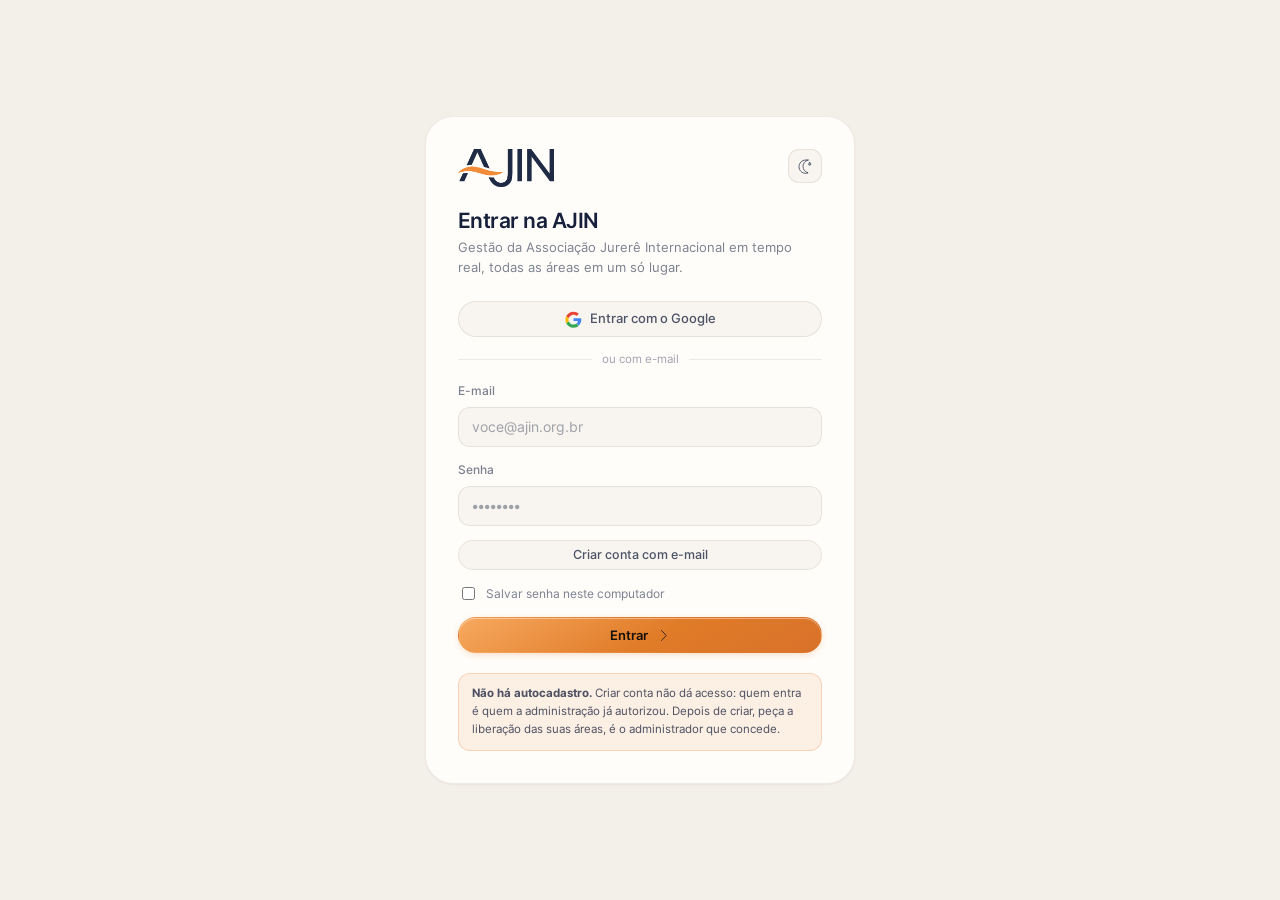
==== app/index.html @ d3d5a982 "Site da AJIN na estrutura do mockup, com carrosséis por conteúdo Reconstrução sobre a spec de engenh" ====
<!doctype html>
<html lang="pt-BR">
  <head>
    <meta charset="UTF-8" />
    <meta name="viewport" content="width=device-width, initial-scale=1.0" />
    <meta name="theme-color" content="#1F2A44" />
    <title>AJIN, gestão da associação</title>

    <style>
      /* =================================================================
         A abertura.

         A animação oficial da associação, a mesma que abre o site. Está no
         HTML, e não dentro do app, porque precisa aparecer antes de
         qualquer JavaScript rodar: entre clicar em "Acessar o app" e a tela
         de login existir há alguns instantes, e sem nada aqui esses
         instantes são uma tela branca.

         O arquivo é servido à parte, não embutido: embutido, ele viraria
         1,2 MB de texto no HTML e atrasaria justamente o que veio adiantar.
         ================================================================= */
      html, body { margin: 0; height: 100%; background: #fbf8f0; }

      #partida {
        position: fixed;
        inset: 0;
        z-index: 9999;
        background: #fbf8f0;
        cursor: pointer;
        transition: opacity 520ms cubic-bezier(0.23, 1, 0.32, 1);
      }
      #partida[data-saindo] { opacity: 0; pointer-events: none; }
      #partida video { width: 100%; height: 100%; object-fit: cover; }

      #partida .pular {
        position: absolute;
        right: 22px;
        bottom: 20px;
        font: 10.5px ui-monospace, Menlo, monospace;
        letter-spacing: 0.16em;
        text-transform: uppercase;
        color: rgba(31, 42, 68, 0.5);
        opacity: 0;
        animation: mostra 500ms ease-out 1600ms forwards;
      }
      @keyframes mostra { to { opacity: 1; } }

      @media (prefers-reduced-motion: reduce) {
        #partida { display: none; }
      }
    </style>
    <script type="module" crossorigin src="/app/assets/app.js"></script>
    <link rel="stylesheet" crossorigin href="/app/assets/app.css">
  </head>

  <body>
    <div id="root"></div>

    <div id="partida" role="status" aria-label="Abrindo o AJIN">
      <video id="filme" muted playsinline preload="auto" src="./ajin.mp4"></video>
      <span class="pular">clique para pular</span>
    </div>

  </body>
</html>
---- app/assets/app.css ----
:root{--ajin-navy: var(--navy);--ajin-orange: var(--orange);--ajin-orange-soft: #f7a95f;--ajin-orange-deep: #d9722a;--navy: #1f2a44;--orange: #e07b28;--paper: #fffdfa;--slate: #8b8378;--r-xs: 8px;--r-sm: 12px;--r-md: 16px;--r-lg: 22px;--r-xl: 28px;--r-pill: 999px;--rail-w: 244px;--titlebar-h: 38px;--hier-admin: 1;--hier-diretor: .66;--hier-membro: .42;--ease-out: cubic-bezier(.23, 1, .32, 1);--ease-in-out: cubic-bezier(.77, 0, .175, 1);--ease-drawer: cubic-bezier(.32, .72, 0, 1);--dur-press: .13s;--dur-fast: .14s;--dur: .2s;--dur-slow: .28s;--chart-done: var(--slate);--chart-open: var(--orange);--chart-late: color-mix(in srgb, var(--orange) 82%, #000);--chart-waiting: color-mix(in srgb, var(--orange) 48%, var(--slate));--chart-idle: color-mix(in srgb, var(--slate) 45%, transparent);--track-display: -.035em;--track-title: -.02em;--track-body: 0em;--track-small: .005em;--track-caps: .09em}[data-theme=light]{--bg-abyss: #f3efe9;--bg-deep: #faf7f3;--bg-navy: #ffffff;--ok: var(--slate);--warn: var(--orange);--danger: var(--orange);--info: var(--slate);--glass-fill: var(--card-bg);--glass-fill-strong: var(--card-bg);--glass-border: rgba(31, 42, 68, .13);--glass-border-soft: rgba(31, 42, 68, .08);--glass-sheen: none;--card-bg: #fffdfa;--surface-tint: rgba(120, 96, 64, .05);--surface-tint-hover: rgba(120, 96, 64, .085);--hairline: rgba(90, 74, 52, .11);--accent-wash: color-mix(in srgb, var(--orange) 6%, var(--card-bg));--shadow-sm: 0 1px 2px rgba(74, 58, 38, .05);--shadow-md: 0 2px 6px -2px rgba(74, 58, 38, .07), 0 6px 18px -10px rgba(74, 58, 38, .1);--shadow-lg: 0 12px 34px -14px rgba(74, 58, 38, .2);--shadow-accent: 0 2px 8px -2px rgba(224, 123, 40, .35);--text-hi: #16203a;--text-mid: rgba(22, 32, 58, .76);--text-low: rgba(22, 32, 58, .56);--text-faint: rgba(22, 32, 58, .4);--aurora-warm: rgba(233, 150, 74, .4);--aurora-cool: rgba(206, 150, 92, .26);--grid-line: rgba(90, 74, 52, .05);--grain-opacity: .02;--wave-opacity: .55;--logo-light: block;--logo-dark: none;--scrollbar: rgba(90, 74, 52, .2);--scrollbar-hover: rgba(90, 74, 52, .34);--select-bg: #fffdfa;--ink: #1f2a44;--area-comunicacao: #c96f2c;--area-financeiro: #2e7d5b;--area-administrativo: #2c5f8a;--area-seguranca: #b0453c;--area-manutencao: #6a5aa4;--area-eventos: #a94a76;--area-juridico: #8a6a1f;--area-esportes: #1f7b88}[data-theme=dark]{--bg-abyss: #101420;--bg-deep: #151a28;--bg-navy: #1a2030;--ok: #9aa8bd;--warn: #f2a05a;--danger: #f2a05a;--info: #9aa8bd;--glass-fill: var(--card-bg);--glass-fill-strong: var(--card-bg);--glass-border: rgba(255, 255, 255, .1);--glass-border-soft: rgba(255, 255, 255, .07);--glass-sheen: none;--card-bg: #1a2030;--surface-tint: rgba(255, 246, 233, .05);--surface-tint-hover: rgba(255, 246, 233, .085);--hairline: rgba(255, 246, 233, .09);--accent-wash: color-mix(in srgb, var(--orange) 9%, var(--card-bg));--shadow-sm: 0 1px 2px rgba(0, 0, 0, .4);--shadow-md: 0 2px 8px -2px rgba(0, 0, 0, .5);--shadow-lg: 0 10px 34px -14px rgba(0, 0, 0, .7);--shadow-accent: 0 1px 2px rgba(0, 0, 0, .4);--text-hi: #f2f5fa;--text-mid: rgba(228, 235, 246, .72);--text-low: rgba(206, 217, 234, .5);--text-faint: rgba(198, 210, 230, .34);--aurora-warm: rgba(233, 150, 74, .4);--aurora-cool: rgba(150, 116, 88, .3);--grid-line: rgba(255, 255, 255, .028);--grain-opacity: .035;--wave-opacity: .5;--logo-light: none;--logo-dark: block;--scrollbar: rgba(255, 255, 255, .14);--scrollbar-hover: rgba(255, 255, 255, .26);--select-bg: #242e3f;--ink: #eaf0fa;--area-comunicacao: #e59454;--area-financeiro: #5cb98d;--area-administrativo: #6a9fd0;--area-seguranca: #dd7a72;--area-manutencao: #9c8ede;--area-eventos: #dd85ab;--area-juridico: #cfa845;--area-esportes: #56b3c0}:root{--glass-blur: 0px;--glass-saturate: 100%}@font-face{font-family:Inter AJIN;src:url(/app/assets/Inter-Regular.otf) format("opentype");font-weight:400;font-display:swap}@font-face{font-family:Inter AJIN;src:url(/app/assets/Inter-Medium.otf) format("opentype");font-weight:500;font-display:swap}@font-face{font-family:Inter AJIN;src:url(/app/assets/Inter-SemiBold.otf) format("opentype");font-weight:600;font-display:swap}@font-face{font-family:Inter AJIN;src:url(/app/assets/Inter-Bold.otf) format("opentype");font-weight:700;font-display:swap}*,*:before,*:after{box-sizing:border-box}html,body,#root{height:100%;margin:0}html{font-size:100%}body{font-family:Inter AJIN,-apple-system,BlinkMacSystemFont,Segoe UI,system-ui,sans-serif;font-size:.875rem;line-height:1.5;letter-spacing:var(--track-body);color:var(--text-hi);background:var(--bg-abyss);-webkit-font-smoothing:antialiased;text-rendering:optimizeLegibility;overflow:hidden;-webkit-user-select:none;user-select:none;cursor:default;transition:background var(--dur) var(--ease-out),color var(--dur) var(--ease-out)}h1,h2,h3,h4,p{margin:0}h1,h2,h3{line-height:1.18;letter-spacing:var(--track-title)}h1{letter-spacing:var(--track-display);line-height:1.1}small,.chip,.column__count{letter-spacing:var(--track-small)}button{font:inherit;color:inherit;border:none;background:none;cursor:pointer}input,textarea,select{font:inherit;color:inherit;-webkit-user-select:text;user-select:text}code{font-family:ui-monospace,SF Mono,Menlo,monospace;font-size:.92em}::-webkit-scrollbar{width:10px;height:10px}::-webkit-scrollbar-track{background:transparent}::-webkit-scrollbar-thumb{background:var(--scrollbar);border:3px solid transparent;background-clip:content-box;border-radius:var(--r-pill)}::-webkit-scrollbar-thumb:hover{background:var(--scrollbar-hover);background-clip:content-box}.ajin-backdrop{position:fixed;top:0;right:0;bottom:0;left:0;z-index:0;background:var(--bg-abyss);transition:background var(--dur) var(--ease-out)}.ajin-backdrop:before,.ajin-backdrop:after,.ajin-backdrop__grid,.ajin-backdrop__wave{display:none}:where(button,a,input,textarea,select,[tabindex]):focus-visible{outline:none;box-shadow:0 0 0 2px var(--bg-navy),0 0 0 4px color-mix(in srgb,var(--orange) 85%,transparent);border-radius:var(--r-sm);transition:box-shadow var(--dur-press) var(--ease-out)}[data-theme=light] :where(button,a,input,textarea,select,[tabindex]):focus-visible{box-shadow:0 0 0 2px var(--bg-navy),0 0 0 4px color-mix(in srgb,var(--navy) 70%,transparent)}@media(prefers-reduced-motion:reduce){*,*:before,*:after{animation-duration:.01ms!important;animation-iteration-count:1!important;transition-duration:.12s!important;scroll-behavior:auto!important}.modal,.status-menu,.slash,.toast,.section-card:hover,.area-card:hover,.btn:active{transform:none!important}}@media(prefers-reduced-transparency:reduce){.glass,.glass--strong,.topbar,.rail{background:var(--bg-navy)!important;backdrop-filter:none!important;-webkit-backdrop-filter:none!important}}@media(prefers-contrast:more){.glass,.surface,.paper{border-color:var(--text-low)!important}.btn--ghost{border-color:var(--text-mid)!important}}.glass{position:relative;background:var(--bg-navy);border:1px solid var(--hairline);border-radius:var(--r-md);box-shadow:var(--shadow-sm)}.glass--strong{background:var(--card-bg);border-color:var(--glass-border)}.surface{position:relative;background:var(--card-bg);border:1px solid var(--hairline);border-radius:var(--r-md);box-shadow:var(--shadow-sm)}.surface--raised{box-shadow:var(--shadow-md)}.panel{padding:22px 24px}.panel--tight{padding:14px}.section-card{--tint: var(--ajin-orange);display:flex;flex-direction:column;gap:11px;padding:13px;text-align:left;width:100%;border-radius:var(--r-lg);transition:transform var(--dur) var(--ease-out),box-shadow var(--dur) var(--ease-out),border-color var(--dur) var(--ease-out)}.section-card__head{display:flex;align-items:center;gap:9px;min-width:0;padding:0 3px}.section-card__chev{margin-left:auto;color:var(--text-faint);transition:transform var(--dur) var(--ease-out),color var(--dur) var(--ease-out)}.section-card:hover .section-card__chev{transform:translate(3px);color:var(--tint)}.section-card__preview{display:grid;gap:5px}.section-card__row{display:flex;align-items:center;gap:7px;font-size:11.5px;line-height:1.35;color:var(--text-low);min-width:0}.section-card__row:before{content:"";width:4px;height:4px;border-radius:50%;background:color-mix(in srgb,var(--tint) 60%,transparent);flex:none}.section-card__row span{min-width:0;overflow:hidden;text-overflow:ellipsis;white-space:nowrap}.section-card:hover{transform:translateY(-3px);border-color:color-mix(in srgb,var(--tint) 40%,transparent);box-shadow:var(--shadow-lg),var(--glass-sheen)}.section-card:active{transform:translateY(-1px)}.section-card__icon{display:grid;place-items:center;width:24px;height:24px;flex:none;color:var(--text-hi)}.section-card__title{font-size:14px;font-weight:700;letter-spacing:-.012em;line-height:1.35;letter-spacing:-.01em}.section-card__desc{font-size:11.5px;line-height:1.55;color:var(--text-low);padding:0 3px 3px}.section-card__foot{display:flex;align-items:center;gap:8px;margin-top:auto;padding-top:11px;border-top:1px solid var(--hairline);font-size:11px;color:var(--text-faint)}.section-card--locked{opacity:.5;cursor:not-allowed}.section-card--locked:hover{transform:none;box-shadow:var(--shadow-md),var(--glass-sheen);border-color:var(--glass-border-soft)}.section-head{display:flex;align-items:flex-end;justify-content:space-between;gap:16px;margin-bottom:18px}.section-head__title{font-size:16px;font-weight:620;letter-spacing:-.016em;color:var(--text-hi)}.section-head__sub{margin-top:4px;font-size:12px;line-height:1.5;color:var(--text-faint)}.btn{display:inline-flex;align-items:center;justify-content:center;gap:8px;height:36px;padding:0 15px;border-radius:var(--r-pill);font-size:13px;font-weight:500;white-space:nowrap;border:1px solid transparent;transition:transform var(--dur-fast) var(--ease-out),background var(--dur-fast) var(--ease-out),box-shadow var(--dur-fast) var(--ease-out),border-color var(--dur-fast) var(--ease-out),color var(--dur-fast) var(--ease-out)}.btn:active{transform:scale(.97)}.btn--primary{background:linear-gradient(150deg,var(--ajin-orange-soft),var(--ajin-orange) 55%,var(--ajin-orange-deep));color:#17110a;font-weight:600;box-shadow:var(--shadow-accent),inset 0 1px #fff6}.btn--primary:hover{box-shadow:0 18px 40px -14px #f28c38a6,inset 0 1px #ffffff80}.btn--ghost{background:var(--surface-tint);border-color:var(--hairline);color:var(--text-mid)}.btn--ghost:hover{background:var(--surface-tint-hover);border-color:var(--glass-border);color:var(--text-hi)}.btn--sm{height:30px;padding:0 12px;font-size:12.5px}.btn--icon{width:34px;height:34px;padding:0;border-radius:11px}.btn--icon.btn--sm{width:30px;height:30px}.field{display:block}.field__label{display:block;margin-bottom:7px;font-size:12px;font-weight:500;color:var(--text-low)}.input{width:100%;height:40px;padding:0 13px;border-radius:var(--r-sm);background:var(--surface-tint);border:1px solid var(--hairline);color:var(--text-hi);outline:none;transition:border-color var(--dur-fast) var(--ease-out),background var(--dur-fast) var(--ease-out),box-shadow var(--dur-fast) var(--ease-out)}.input::placeholder{color:var(--text-faint)}.input:focus{background:var(--surface-tint-hover);border-color:var(--ajin-orange);box-shadow:0 0 0 3.5px color-mix(in srgb,var(--ajin-orange) 20%,transparent)}textarea.input{height:auto;min-height:92px;padding:11px 13px;resize:vertical;line-height:1.55}select.input{-webkit-appearance:none;-moz-appearance:none;appearance:none;cursor:pointer;background-image:url("data:image/svg+xml,%3Csvg xmlns='http://www.w3.org/2000/svg' width='12' height='8' fill='none'%3E%3Cpath d='M1 1.5 6 6.5 11 1.5' stroke='%23808ea6' stroke-width='1.6' stroke-linecap='round' stroke-linejoin='round'/%3E%3C/svg%3E");background-repeat:no-repeat;background-position:right 13px center;padding-right:34px}select.input option{background:var(--select-bg);color:var(--text-hi)}.chip{display:inline-flex;align-items:center;gap:6px;height:22px;padding:0 9px;border-radius:var(--r-pill);font-size:11.5px;font-weight:500;background:var(--surface-tint);border:1px solid var(--hairline);color:var(--text-mid);white-space:nowrap}.chip__dot{width:6px;height:6px;border-radius:50%;background:currentColor;flex:none}.chip--tinted{background:color-mix(in srgb,var(--tint) 14%,transparent);border-color:color-mix(in srgb,var(--tint) 32%,transparent);color:var(--tint)}.chip--priority-alta{--tint: var(--danger)}.chip--priority-media{--tint: var(--warn)}.chip--priority-baixa{--tint: var(--info)}.avatar{display:inline-grid;place-items:center;width:30px;height:30px;border-radius:50%;font-size:11.5px;font-weight:600;color:#12182a;flex:none;box-shadow:inset 0 1px #ffffff59}.avatar--sm{width:24px;height:24px;font-size:10px}.avatar-stack{display:flex;align-items:center}.avatar-stack .avatar{margin-left:-7px;border:2px solid var(--bg-deep)}.avatar-stack__rest{margin-left:5px;font-size:11.5px;font-weight:600;color:var(--text-faint);font-variant-numeric:tabular-nums}.avatar-stack .avatar:first-child{margin-left:0}.presence-dot{width:8px;height:8px;border-radius:50%;background:var(--ok);box-shadow:0 0 0 2.5px color-mix(in srgb,var(--ok) 25%,transparent);flex:none}.meter{height:6px;border-radius:var(--r-pill);background:var(--surface-tint-hover);overflow:hidden}.meter__fill{height:100%;border-radius:inherit;background:linear-gradient(90deg,var(--ajin-orange-soft),var(--ajin-orange));transition:width var(--dur-slow) var(--ease-out)}.empty{display:grid;place-items:center;gap:10px;padding:40px 20px;text-align:center;color:var(--text-low);font-size:13px}.modal-scrim{position:fixed;top:0;right:0;bottom:0;left:0;z-index:100;display:grid;place-items:center;padding:40px;background:color-mix(in srgb,#0b0d12 52%,transparent);animation:fade-in var(--dur) var(--ease-out)}.modal{width:100%;max-width:560px;max-height:82vh;overflow-y:auto;padding:24px;background:var(--bg-navy);border:1px solid var(--glass-border);border-radius:var(--r-xl);box-shadow:var(--shadow-lg);animation:modal-in var(--dur) var(--ease-out)}.modal--wide{max-width:760px}.modal__head{display:flex;align-items:flex-start;justify-content:space-between;gap:16px;margin-bottom:20px}.modal__title{font-size:17px;font-weight:600}.modal__sub{margin-top:3px;font-size:12.5px;color:var(--text-low)}.modal__foot{display:flex;justify-content:flex-end;gap:10px;margin-top:24px}.stack{display:grid;gap:14px}@keyframes fade-in{0%{opacity:0}}@keyframes modal-in{0%{opacity:0;transform:translateY(10px) scale(.98)}}.canvas{display:grid;place-items:center;width:100%;aspect-ratio:16 / 9;border-radius:var(--r-md);background:#fffdf8;color:#1f2a44;overflow:hidden;padding:10px 14px;box-shadow:inset 0 0 0 1px #5a4a3417}.canvas svg{width:100%;height:100%;max-height:108px}.canvas--tall{aspect-ratio:3 / 2}.canvas--sm{aspect-ratio:2 / 1}.canvas--sm svg{max-height:62px}.glass--deep{background:var(--card-bg);border-color:var(--glass-border);box-shadow:var(--shadow-sm)}.glass--deep:hover{border-color:color-mix(in srgb,var(--navy) 24%,transparent)}.paper{position:relative;background:var(--card-bg);border:1px solid var(--hairline);border-radius:var(--r-md);box-shadow:var(--shadow-sm);transition:border-color var(--dur-fast) var(--ease-out),background var(--dur-fast) var(--ease-out)}button.paper:hover{border-color:color-mix(in srgb,var(--navy) 22%,transparent)}button.paper:active{transform:scale(.995)}.section-preview{overflow:hidden}.section-preview__head{display:flex;align-items:flex-start;gap:11px;padding:15px 16px 13px}.section-preview__icon{display:grid;place-items:center;width:26px;height:26px;color:var(--text-hi);flex:none;margin-top:1px}.section-preview__title{display:inline-flex;align-items:center;gap:6px;font-size:14.5px;font-weight:700;letter-spacing:-.015em;color:var(--text-hi);padding:0;transition:gap var(--dur-fast) var(--ease-out)}.section-preview__title:hover{gap:10px;text-decoration:underline;text-underline-offset:3px}.section-preview__desc{font-size:11.5px;line-height:1.5;color:var(--text-low);margin-top:3px;max-width:78ch}.table--preview{min-width:520px}.table--preview th{padding:8px 16px;background:var(--surface-tint)}.table--preview td{padding:9px 16px;font-size:12px}.section-preview__more{display:block;width:100%;padding:10px;font-size:11.5px;color:var(--text-faint);border-top:1px solid var(--hairline);transition:background var(--dur-fast) var(--ease-out),color var(--dur-fast) var(--ease-out)}.section-preview__more:hover{background:var(--surface-tint);color:var(--text-hi)}.bell-dot{position:absolute;top:-3px;right:-3px;min-width:16px;height:16px;padding:0 4px;border-radius:var(--r-pill);background:var(--orange);color:#fff;font-size:10px;font-weight:700;line-height:16px;text-align:center;box-shadow:0 0 0 2px var(--card-bg)}.scope-option{display:grid;gap:3px;padding:11px 13px;border-radius:var(--r-sm);border:1px solid var(--hairline);background:var(--surface-tint);text-align:left;transition:background var(--dur-fast) var(--ease-out),border-color var(--dur-fast) var(--ease-out),color var(--dur-fast) var(--ease-out),transform var(--dur-press) var(--ease-out)}.scope-option strong{font-size:12.5px;font-weight:600}.scope-option span{font-size:11.5px;color:var(--text-faint);line-height:1.45}.scope-option--on{border-color:var(--orange);background:color-mix(in srgb,var(--orange) 9%,transparent)}.scope-option--on strong{color:var(--orange)}.faces{display:flex;flex-wrap:wrap;gap:8px}.faces__pick{padding:3px;border-radius:50%;border:2px solid transparent;line-height:0;transition:border-color var(--dur-fast) var(--ease-out),transform var(--dur-fast) var(--ease-out)}.faces__pick:hover{transform:translateY(-2px);border-color:var(--hairline)}.faces__pick--on{border-color:var(--orange)}.switch{display:inline-flex;padding:3px;border-radius:var(--r-pill);background:var(--surface-tint);border:1px solid var(--hairline)}.switch button{padding:4px 11px;border-radius:var(--r-pill);font-size:11.5px;font-weight:500;color:var(--text-faint);transition:background var(--dur-fast) var(--ease-out),border-color var(--dur-fast) var(--ease-out),color var(--dur-fast) var(--ease-out),transform var(--dur-press) var(--ease-out)}.switch button:hover{color:var(--text-mid)}.switch .switch__on{background:var(--card-bg);color:var(--text-hi);font-weight:600;box-shadow:var(--shadow-sm)}.icon-picker{position:relative;display:inline-flex}.icon-picker__current{display:grid;place-items:center;width:46px;height:46px;border-radius:12px;color:var(--text-hi);transition:background var(--dur-fast) var(--ease-out)}.icon-picker__current:hover{background:var(--surface-tint)}.icon-picker__scrim{position:fixed;top:0;right:0;bottom:0;left:0;z-index:30}.icon-picker__menu{position:absolute;top:calc(100% + 6px);left:0;z-index:31;width:292px;padding:11px;border-radius:14px;background:var(--card-bg);border:1px solid var(--glass-border);box-shadow:0 24px 52px -20px #0a122273;animation:toast-in .16s var(--ease-out)}.icon-picker__grid{display:grid;grid-template-columns:repeat(7,1fr);gap:3px;max-height:216px;overflow-y:auto}.icon-picker__opt{display:grid;place-items:center;aspect-ratio:1;border-radius:8px;color:var(--text-mid);transition:background var(--dur-fast) var(--ease-out),color var(--dur-fast) var(--ease-out)}.icon-picker__opt:hover{background:var(--surface-tint-hover);color:var(--text-hi)}.icon-picker__opt--on{background:color-mix(in srgb,var(--orange) 16%,transparent);color:var(--orange)}.dots{display:flex;align-items:center;justify-content:center;gap:7px;margin-top:14px;padding-top:12px;border-top:1px solid var(--hairline)}.dots__dot{width:7px;height:7px;border-radius:50%;background:var(--glass-border);transition:background var(--dur-fast) var(--ease-out),border-color var(--dur-fast) var(--ease-out),color var(--dur-fast) var(--ease-out),transform var(--dur-press) var(--ease-out)}.dots__dot:hover{background:var(--text-faint)}.dots__dot--on{width:20px;border-radius:var(--r-pill);background:var(--orange)}.dots__arrow{display:grid;place-items:center;width:24px;height:24px;border-radius:7px;color:var(--text-faint)}.dots__arrow:hover:not(:disabled){background:var(--surface-tint);color:var(--text-hi)}.dots__arrow:disabled{opacity:.3}.section-card:active,.area-card:active,.chat__channel:active,.chat__person:active,.lens-btn:active,.viewbar button:active,.pipeline-pill:active,.status:not(.status--static):active,.suggest__chip:active,.icon-picker__current:active,.board__card:active,.taskboard__card:active,.list__item:active,.db-table-btn:active,.access-toggle:active,.scope-option:active{transform:scale(.97)}.section-card:active,.area-card:active,.board__card:active,.list__item:active{transform:scale(.99)}.section-card,.area-card,.chat__channel,.chat__person,.list__item,.board__card,.taskboard__card,.icon-picker__current{transition:transform var(--dur-press) var(--ease-out),background var(--dur-fast) var(--ease-out),border-color var(--dur-fast) var(--ease-out),box-shadow var(--dur-fast) var(--ease-out)}@media(hover:none){.section-card:hover,.area-card:hover,.board__card:hover,.taskboard__card:hover{transform:none}}.panel--lead{position:relative;background:var(--accent-wash);border-color:color-mix(in srgb,var(--tint, var(--orange)) 26%,var(--hairline));box-shadow:var(--shadow-md);overflow:hidden}.panel--lead:before{content:"";position:absolute;inset:0 0 auto;height:2px;background:linear-gradient(90deg,var(--tint, var(--orange)),color-mix(in srgb,var(--tint, var(--orange)) 25%,transparent))}.panel--plain{background:none;border:none;border-radius:0;box-shadow:none;padding:16px 0 0;border-top:1px solid var(--hairline)}.stat__value,.chart-donut__total,.chart-bars__value,.chart-rows__total{font-variant-numeric:tabular-nums;letter-spacing:var(--track-title)}.empty{display:grid;justify-items:center;gap:8px;padding:34px 24px;border:1px dashed color-mix(in srgb,var(--hairline) 140%,transparent);border-radius:var(--r-md);background:color-mix(in srgb,var(--surface-tint) 55%,transparent);font-size:12.5px;line-height:1.55;color:var(--text-low);text-align:center;max-width:460px;margin-inline:auto}.app{position:relative;z-index:1;display:grid;grid-template-columns:var(--rail-w) 1fr;height:100%;padding-top:var(--titlebar-h);background:var(--bg-abyss)}.titlebar{position:fixed;top:0;left:0;right:0;height:var(--titlebar-h);z-index:50;-webkit-app-region:drag;display:flex;align-items:center;justify-content:center;pointer-events:none}.titlebar__label{font-size:11px;font-weight:500;color:var(--text-faint);letter-spacing:.08em;text-transform:uppercase}.rail{display:flex;flex-direction:column;min-height:0;padding:14px 10px 10px;border:none;border-right:1px solid var(--hairline);border-radius:0;box-shadow:none;background:var(--bg-deep);overflow-x:hidden}.rail__brand{display:flex;align-items:center;padding:2px 4px 14px}.brand-logo--light{display:var(--logo-light)}.brand-logo--dark{display:var(--logo-dark)}.rail__logo{height:30px;width:auto}.rail__label{padding:0 6px;margin:2px 0 8px;font-size:10.5px;font-weight:600;letter-spacing:.12em;text-transform:uppercase;color:var(--text-faint)}.rail__scroll{display:grid;gap:1px;overflow-x:hidden;align-content:start;overflow-y:auto;min-height:0;flex:1}.rail-item{--tint: var(--ajin-orange);position:relative;display:grid;grid-template-columns:14px 22px 1fr auto;align-items:center;gap:8px;width:100%;min-height:34px;padding:6px 10px 6px 6px;border-radius:var(--r-xs);border:1px solid transparent;text-align:left;color:var(--text-mid);transition:background var(--dur-fast) var(--ease-out),border-color var(--dur-fast) var(--ease-out),color var(--dur-fast) var(--ease-out)}.rail-item>.rail-item__icon:first-child{grid-column:1 / 3;justify-self:center}.rail-item__caret{color:var(--text-faint);transition:transform var(--dur-fast) var(--ease-out)}.rail-item__caret--open{transform:rotate(90deg)}.rail-item:hover{background:var(--surface-tint)}.rail-item--active{background:color-mix(in srgb,var(--tint) 14%,transparent);border-color:color-mix(in srgb,var(--tint) 32%,transparent)}.rail-item--active:after{content:"";position:absolute;left:-1px;top:50%;transform:translateY(-50%);width:3px;height:20px;border-radius:var(--r-pill);background:var(--tint)}.rail-item--locked{opacity:.42;cursor:not-allowed}.rail-item--locked:hover{background:transparent}.rail-item__icon{display:grid;place-items:center;width:22px;height:22px;color:var(--text-low)}.rail-item--active .rail-item__icon{color:var(--text-hi)}.rail-item__name{min-width:0;font-size:13.5px;font-weight:500;line-height:1.3;overflow-wrap:anywhere}.rail-item--active .rail-item__name{color:var(--text-hi);font-weight:600}.rail-item__count{font-size:11px;font-weight:600;color:var(--text-faint);font-variant-numeric:tabular-nums}.rail-item--active .rail-item__count{color:var(--tint)}.rail__divider{height:1px;background:var(--hairline);margin:10px 4px}.rail__foot{margin-top:10px;padding-top:12px;border-top:1px solid var(--hairline)}.rail__user{display:flex;align-items:center;gap:10px;padding:7px 8px;border-radius:var(--r-sm);width:100%;transition:background var(--dur-fast) var(--ease-out)}.rail__user:hover{background:var(--surface-tint)}.rail__user-name{font-size:12.5px;font-weight:500;line-height:1.2}.rail__user-role{font-size:11px;color:var(--text-faint)}.rail__online{display:flex;align-items:center;gap:8px;padding:8px 8px 2px;font-size:11px;color:var(--text-faint)}.main{display:flex;flex-direction:column;min-width:0;min-height:0;background:var(--bg-abyss)}.topbar{display:flex;align-items:center;justify-content:space-between;gap:18px;padding:9px 18px;border:none;border-bottom:1px solid var(--hairline);border-radius:0;box-shadow:none;background:var(--bg-deep);flex:none}.crumbs{display:flex;align-items:center;gap:6px;min-width:0;font-size:13px}.crumbs__link{display:inline-flex;align-items:center;gap:7px;padding:5px 10px;border-radius:var(--r-sm);color:var(--text-low);transition:background var(--dur-fast) var(--ease-out),color var(--dur-fast) var(--ease-out);white-space:nowrap}.crumbs__link:hover{background:var(--surface-tint);color:var(--text-hi)}.crumbs__current{display:inline-flex;align-items:center;gap:8px;padding:5px 10px;font-weight:600;color:var(--text-hi);white-space:nowrap;overflow:hidden;text-overflow:ellipsis}.crumbs__sep{color:var(--text-faint);display:inline-flex}.topbar__right{display:flex;align-items:center;gap:9px;flex:none}.topbar__versao{background:color-mix(in srgb,var(--orange) 14%,transparent);border:1px solid color-mix(in srgb,var(--orange) 35%,transparent);color:color-mix(in srgb,var(--orange) 80%,var(--text-high));font-weight:550;white-space:nowrap;transition:transform .16s var(--ease-out),background .16s var(--ease-out)}.topbar__versao:hover{background:color-mix(in srgb,var(--orange) 22%,transparent)}.topbar__versao:active{transform:scale(.97)}@starting-style{.topbar__versao{opacity:0;transform:translateY(-6px)}}@media(prefers-reduced-motion:reduce){@starting-style{.topbar__versao{transform:none}}}.search{position:relative;width:220px}.search .input{height:34px;padding-left:34px;border-radius:var(--r-pill);font-size:12.5px}.search__icon{position:absolute;left:12px;top:50%;transform:translateY(-50%);color:var(--text-faint);pointer-events:none}.content{flex:1;min-height:0;overflow-y:auto;overflow-x:hidden;padding:20px 22px 24px}.content--flush{overflow:hidden;display:flex;flex-direction:column}.view{animation:view-in .12s var(--ease-out);padding-bottom:10px}@keyframes view-in{0%{opacity:0}}.page-head{--tint: var(--ajin-orange);display:flex;align-items:flex-start;gap:16px;margin:6px 2px 22px}.page-head__icon{display:grid;place-items:center;width:46px;height:46px;color:var(--text-hi);flex:none}.page-head__title{font-size:27px;font-weight:700;letter-spacing:-.035em;line-height:1.15}.page-head__sub{margin-top:5px;font-size:13.5px;color:var(--text-low);max-width:72ch;line-height:1.5}.page-head__actions{margin-left:auto;display:flex;align-items:center;gap:9px;flex:none}.page-meta{display:flex;flex-wrap:wrap;gap:8px;margin-top:12px}.grid{display:grid;gap:16px}.grid+.grid,.grid+.paper,.grid+section,.paper+.grid,.paper+.paper,.dash+.paper,.dash+section,section+.grid{margin-top:18px}.grid.grid>*+*,.dash.dash>*+*,.taskboard.taskboard>*+*,.board.board>*+*{margin-top:0}.grid--kpi{grid-template-columns:repeat(auto-fit,minmax(190px,1fr))}.grid--2{grid-template-columns:repeat(auto-fit,minmax(340px,1fr))}.grid--3{grid-template-columns:repeat(auto-fit,minmax(272px,1fr))}.grid--sections{grid-template-columns:repeat(auto-fill,minmax(238px,1fr))}.grid--areas{grid-template-columns:repeat(auto-fill,minmax(292px,1fr))}.block-title{display:flex;align-items:center;gap:9px;margin:30px 2px 13px;font-size:12px;font-weight:600;letter-spacing:.1em;text-transform:uppercase;color:var(--text-faint)}.block-title:after{content:"";flex:1;height:1px;background:var(--hairline)}.rail-subs{display:grid;gap:1px;margin:1px 0 5px 27px;padding-left:10px;overflow:hidden;border-left:1px solid color-mix(in srgb,var(--tint) 35%,transparent);animation:subs-in .16s var(--ease-out)}@keyframes subs-in{0%{opacity:0;transform:translateY(-4px)}}.rail-sub{display:grid;grid-template-columns:16px 1fr;align-items:start;gap:9px;width:100%;padding:6px 8px;border-radius:var(--r-xs);font-size:12.5px;color:var(--text-low);text-align:left;transition:background var(--dur-fast) var(--ease-out),color var(--dur-fast) var(--ease-out)}.rail-sub:hover{background:var(--surface-tint);color:var(--text-hi)}.rail-sub--active{background:color-mix(in srgb,var(--tint) 15%,transparent);color:var(--tint);font-weight:600}.rail-sub__name{min-width:0;line-height:1.35;overflow-wrap:anywhere}.rail-sub>svg{margin-top:1px}.topbar__fila{display:inline-flex;align-items:center;gap:6px;padding:5px 10px;border-radius:999px;font-size:11.5px;font-weight:550;white-space:nowrap;background:color-mix(in srgb,var(--amber, #c98a2b) 14%,transparent);color:color-mix(in srgb,var(--amber, #c98a2b) 75%,var(--text-high))}.topbar__fila-ponto{width:6px;height:6px;border-radius:50%;background:currentColor;animation:fila-respira 2.4s ease-in-out infinite}@keyframes fila-respira{50%{opacity:.35}}@media(prefers-reduced-motion:reduce){.topbar__fila-ponto{animation:none}}.pedidos{display:grid;gap:12px}.pedido{display:grid;gap:12px;padding:16px;border-radius:var(--r-md);border:1px solid var(--hairline);background:var(--surface-tint)}.pedido__quem{display:flex;align-items:center;gap:12px;min-width:0}.pedido__dados{display:flex;flex-wrap:wrap;gap:10px 28px;margin:0}.pedido__dados dt{font-size:10.5px;font-weight:600;letter-spacing:.07em;text-transform:uppercase;color:var(--text-faint)}.pedido__dados dd{margin:2px 0 0;font-size:13px;color:var(--text-mid)}.pedido__texto{margin:0;padding-left:12px;border-left:2px solid color-mix(in srgb,var(--orange) 45%,transparent);font-size:13.5px;line-height:1.55;color:var(--text-mid)}.pedido__acoes{display:flex;justify-content:flex-end;gap:8px}.convite{display:inline-flex;align-items:center;gap:2px;border:1px solid color-mix(in srgb,var(--navy) 26%,transparent);background:color-mix(in srgb,var(--navy) 7%,transparent);border-radius:9px;padding-right:3px;animation:convite-entra .24s var(--ease-out) both}@keyframes convite-entra{0%{opacity:0;transform:translateY(-5px)}}.convite__acao{display:inline-flex;align-items:center;gap:6px;background:transparent;border:0;color:var(--text-high);font-weight:550;white-space:nowrap}.convite__acao--dica{font-size:11.5px;color:var(--text-mid);padding:5px 9px;cursor:default}.convite__dispensar{border:0;background:transparent;color:var(--text-faint);font-size:15px;line-height:1;padding:4px 6px;border-radius:6px;cursor:pointer;transition:color .14s var(--ease-out),background .14s var(--ease-out)}.convite__dispensar:hover{color:var(--text-high);background:color-mix(in srgb,var(--navy) 10%,transparent)}@media(prefers-reduced-motion:reduce){.convite{animation:none}}.kpi{--tint: var(--ajin-orange);padding:15px 17px;overflow:hidden}.kpi__label{font-size:11.5px;font-weight:500;color:var(--text-low)}.kpi__value{margin-top:7px;font-size:28px;font-weight:700;letter-spacing:-.035em;line-height:1;font-variant-numeric:tabular-nums;color:var(--tint)}.kpi__foot{display:flex;align-items:center;gap:6px;margin-top:10px;font-size:11.5px;color:var(--text-faint)}.area-tile{--tint: var(--ajin-orange);display:flex;flex-direction:column;gap:11px;padding:13px;text-align:left;width:100%;border-radius:var(--r-lg);transition:transform var(--dur) var(--ease-out),box-shadow var(--dur) var(--ease-out),border-color var(--dur) var(--ease-out)}.area-tile:hover{transform:translateY(-3px);border-color:color-mix(in srgb,var(--tint) 42%,transparent);box-shadow:var(--shadow-lg),var(--glass-sheen)}.area-tile--locked{opacity:.55;cursor:not-allowed}.area-tile--locked:hover{transform:none;box-shadow:var(--shadow-md),var(--glass-sheen);border-color:var(--glass-border-soft)}.area-tile__top{display:flex;align-items:center;gap:12px}.area-tile__icon{display:grid;place-items:center;width:32px;height:32px;color:var(--text-hi);flex:none}.area-tile__name{font-size:15px;font-weight:700;letter-spacing:-.015em;line-height:1.25}.area-tile__director{font-size:11.5px;color:var(--text-faint);margin-top:2px}.area-tile__stats{display:flex;gap:18px;padding-top:12px;margin-top:auto;border-top:1px solid var(--hairline)}.area-tile__stat-value{font-size:17px;font-weight:700;font-variant-numeric:tabular-nums;letter-spacing:-.02em;line-height:1.1}.area-tile__stat-label{font-size:10.5px;color:var(--text-faint);margin-top:2px}.cal{display:grid;grid-template-columns:repeat(7,1fr);gap:5px}.cal__dow{font-size:10px;font-weight:600;letter-spacing:.08em;text-transform:uppercase;color:var(--text-faint);text-align:center;padding-bottom:4px}.cal__day{position:relative;min-height:92px;padding:7px;border-radius:10px;border:1px solid var(--hairline);background:var(--card-bg);text-align:left;transition:background var(--dur-fast) var(--ease-out),border-color var(--dur-fast) var(--ease-out)}.cal__day:hover{background:var(--surface-tint-hover)}.cal__day--out{opacity:.35}.cal__day--today{border-color:var(--ajin-orange);background:color-mix(in srgb,var(--ajin-orange) 12%,transparent)}.cal__num{font-size:11px;font-weight:600;color:var(--text-mid);font-variant-numeric:tabular-nums}.cal__day--today .cal__num{color:var(--ajin-orange)}.cal__events{display:grid;gap:3px;margin-top:4px}.cal__event{--tint: var(--ajin-orange);display:block;width:100%;text-align:left;font-size:10px;line-height:1.3;padding:3px 5px;border-radius:5px;background:color-mix(in srgb,var(--tint) calc(16% * var(--weight, 1)),transparent);border:1px solid color-mix(in srgb,var(--tint) calc(38% * var(--weight, 1)),transparent);color:var(--tint);opacity:calc(.55 + .45 * var(--weight, 1));font-weight:500;overflow:hidden;display:-webkit-box;-webkit-line-clamp:2;-webkit-box-orient:vertical}.cal__more{font-size:9.5px;color:var(--text-faint);padding-left:4px}.agenda-item{--tint: var(--ajin-orange);display:flex;gap:11px;padding:10px;border-radius:var(--r-sm);width:100%;text-align:left;transition:background var(--dur-fast) var(--ease-out)}.agenda-item:hover{background:var(--surface-tint)}.agenda-item__date{display:grid;place-items:center;width:40px;flex:none;line-height:1.05;color:var(--text-hi)}.agenda-item__day{font-size:15px;font-weight:700;font-variant-numeric:tabular-nums}.agenda-item__month{font-size:8.5px;font-weight:600;text-transform:uppercase;letter-spacing:.06em}.board{display:flex;flex-direction:column;min-height:0;flex:1}.board__head{display:flex;align-items:center;justify-content:space-between;gap:16px;flex-wrap:wrap;margin-bottom:13px;flex:none}.board__pipelines{display:flex;align-items:center;gap:7px;flex-wrap:wrap}.pipeline-pill{display:inline-flex;align-items:center;gap:7px;height:32px;padding:0 13px;border-radius:var(--r-pill);font-size:12.5px;font-weight:500;color:var(--text-low);background:var(--surface-tint);border:1px solid var(--hairline);transition:background var(--dur-fast) var(--ease-out),border-color var(--dur-fast) var(--ease-out),color var(--dur-fast) var(--ease-out),transform var(--dur-press) var(--ease-out)}.pipeline-pill:hover{background:var(--surface-tint-hover);color:var(--text-mid)}.pipeline-pill--active{color:var(--text-hi);font-weight:600;background:color-mix(in srgb,var(--ajin-orange) 15%,transparent);border-color:color-mix(in srgb,var(--ajin-orange) 38%,transparent)}.board__columns{display:flex;gap:12px;flex:1;min-height:0;overflow-x:auto;overflow-y:hidden;padding:2px 2px 10px}.column{display:flex;flex-direction:column;width:294px;flex:none;min-height:0;border-radius:var(--r-lg);background:var(--surface-tint);border:1px solid transparent;transition:background var(--dur) var(--ease-out),border-color var(--dur) var(--ease-out)}.column--over{background:color-mix(in srgb,var(--tint) 12%,transparent);border-color:color-mix(in srgb,var(--tint) 45%,transparent)}.column__head{display:flex;align-items:center;gap:9px;padding:13px 13px 10px;flex:none}.column__dot{width:9px;height:9px;border-radius:50%;background:var(--tint);flex:none}.column__name{font-size:12.5px;font-weight:600;flex:1;min-width:0;overflow:hidden;text-overflow:ellipsis;white-space:nowrap}.column__count{display:grid;place-items:center;min-width:20px;height:20px;padding:0 6px;border-radius:var(--r-pill);background:var(--surface-tint-hover);font-size:11px;font-weight:600;color:var(--text-low);font-variant-numeric:tabular-nums}.column__wip{font-size:10.5px;color:var(--text-faint);font-weight:500}.column__wip--over{color:var(--warn)}.column__cards{display:grid;align-content:start;gap:8px;padding:0 10px 10px;overflow-y:auto;flex:1;min-height:0}.column__add{margin:0 10px 10px;height:31px;border-radius:var(--r-sm);border:1px dashed var(--glass-border);color:var(--text-faint);font-size:12px;display:flex;align-items:center;justify-content:center;gap:6px;transition:background var(--dur-fast) var(--ease-out),border-color var(--dur-fast) var(--ease-out),color var(--dur-fast) var(--ease-out),transform var(--dur-press) var(--ease-out);flex:none}.column__add:hover{border-color:var(--ajin-orange);color:var(--ajin-orange);background:color-mix(in srgb,var(--ajin-orange) 8%,transparent)}.column-new{width:210px;flex:none;border-radius:var(--r-lg);border:1px dashed var(--glass-border);color:var(--text-faint);display:flex;align-items:center;justify-content:center;gap:8px;font-size:12.5px;transition:background var(--dur-fast) var(--ease-out),border-color var(--dur-fast) var(--ease-out),color var(--dur-fast) var(--ease-out),transform var(--dur-press) var(--ease-out)}.column-new:hover{border-color:var(--ajin-orange);color:var(--ajin-orange);background:color-mix(in srgb,var(--ajin-orange) 6%,transparent)}.card{--tint: var(--ajin-orange);padding:11px;border-radius:var(--r-sm);background:var(--bg-navy);border:1px solid var(--hairline);box-shadow:var(--shadow-sm);cursor:grab;text-align:left;width:100%;transition:transform var(--dur-fast) var(--ease-out),box-shadow var(--dur-fast) var(--ease-out),opacity var(--dur-fast) var(--ease-out)}.card:hover{transform:translateY(-2px);box-shadow:var(--shadow-md)}.card--dragging{opacity:.4;cursor:grabbing}.card__top{display:flex;align-items:center;gap:6px;margin-bottom:8px;flex-wrap:wrap}.card__title{font-size:13px;font-weight:500;line-height:1.4;color:var(--text-hi)}.card__desc{margin-top:5px;font-size:11.5px;line-height:1.5;color:var(--text-low);display:-webkit-box;-webkit-line-clamp:2;-webkit-box-orient:vertical;overflow:hidden}.card__foot{display:flex;align-items:center;justify-content:space-between;gap:8px;margin-top:10px;padding-top:9px;border-top:1px solid var(--hairline)}.card__meta{display:flex;align-items:center;gap:5px;font-size:11px;color:var(--text-faint)}.card__meta--late{color:var(--danger)}.table-wrap{overflow-x:auto;border-radius:var(--r-md)}.table{width:100%;border-collapse:collapse;font-size:12.5px;min-width:600px}.table th{position:sticky;top:0;z-index:1;text-align:left;padding:10px 13px;font-size:10.5px;font-weight:600;letter-spacing:.06em;text-transform:uppercase;color:var(--text-faint);background:var(--bg-navy);border-bottom:1px solid var(--hairline);white-space:nowrap}.table td{padding:11px 13px;border-bottom:1px solid var(--hairline);color:var(--text-mid);vertical-align:middle}.table tbody tr{transition:background var(--dur-fast) var(--ease-out)}.table tbody tr:hover{background:var(--surface-tint)}.table tbody tr:last-child td{border-bottom:none}.table__strong{color:var(--text-hi);font-weight:500}.table__num{font-variant-numeric:tabular-nums;text-align:right}.cell-person{display:flex;align-items:center;gap:9px}.list{display:grid;gap:1px}.list__item{display:flex;align-items:center;gap:11px;padding:10px 11px;border-radius:var(--r-sm);transition:background var(--dur-fast) var(--ease-out);text-align:left;width:100%}.list__item:hover{background:var(--surface-tint)}.list__title{font-size:12.5px;font-weight:500;color:var(--text-hi);line-height:1.35}.list__sub{font-size:11.5px;color:var(--text-faint);margin-top:2px}.list__time{margin-left:auto;font-size:11px;color:var(--text-faint);white-space:nowrap;flex:none}.kb-grid{display:grid;grid-template-columns:repeat(auto-fill,minmax(252px,1fr));gap:12px}.kb-card{--tint: var(--ajin-orange);display:flex;flex-direction:column;gap:8px;padding:15px;min-height:150px;text-align:left;width:100%;transition:border-color var(--dur-fast) var(--ease-out),background var(--dur-fast) var(--ease-out)}.kb-card:hover{border-color:color-mix(in srgb,var(--tint) 38%,transparent);background:var(--surface-tint-hover)}.kb-card__icon{display:grid;place-items:center;width:26px;height:26px;color:var(--text-hi)}.kb-card__title{font-size:13px;font-weight:700;line-height:1.35}.kb-card__excerpt{font-size:11.5px;line-height:1.55;color:var(--text-low);display:-webkit-box;-webkit-line-clamp:3;-webkit-box-orient:vertical;overflow:hidden}.kb-card__foot{display:flex;align-items:center;gap:8px;margin-top:auto;padding-top:10px;font-size:11px;color:var(--text-faint);border-top:1px solid var(--hairline)}.flow{display:flex;align-items:stretch;gap:10px;overflow-x:auto;padding:4px 2px 10px}.flow__step{--tint: var(--ajin-orange);position:relative;width:182px;flex:none;padding:12px;border-radius:var(--r-sm);background:var(--card-bg);border:1px solid var(--hairline)}.flow__step:not(:last-child):after{content:"";position:absolute;right:-10px;top:50%;width:10px;height:1.5px;background:color-mix(in srgb,var(--tint) 55%,transparent)}.flow__kind{font-size:10px;font-weight:600;letter-spacing:.09em;text-transform:uppercase;color:var(--tint)}.flow__title{margin-top:6px;font-size:12.5px;font-weight:500;line-height:1.4}.flow__stat{margin-top:8px;font-size:11px;color:var(--text-faint)}.db-side{display:grid;gap:2px;align-content:start}.db-table-btn{display:flex;align-items:center;gap:9px;width:100%;padding:8px 10px;border-radius:var(--r-sm);font-size:12.5px;color:var(--text-low);text-align:left;transition:background var(--dur-fast) var(--ease-out),border-color var(--dur-fast) var(--ease-out),color var(--dur-fast) var(--ease-out),transform var(--dur-press) var(--ease-out)}.db-table-btn:hover{background:var(--surface-tint);color:var(--text-mid)}.db-table-btn--active{background:color-mix(in srgb,var(--ajin-orange) 14%,transparent);color:var(--ajin-orange);font-weight:500}.db-table-btn__rows{margin-left:auto;font-size:10.5px;color:var(--text-faint);font-variant-numeric:tabular-nums}.db-layout{display:grid;grid-template-columns:224px 1fr;gap:14px;align-items:start}.db-type{font-family:ui-monospace,SF Mono,Menlo,monospace;font-size:10.5px;color:var(--text-faint);background:var(--surface-tint);padding:2px 6px;border-radius:5px}.res-row{display:grid;grid-template-columns:1fr 128px 56px;align-items:center;gap:14px;padding:11px 4px;border-bottom:1px solid var(--hairline)}.res-row:last-child{border-bottom:none}.res-row__name{font-size:12.5px;font-weight:500}.res-row__role{font-size:11px;color:var(--text-faint);margin-top:2px}.res-row__pct{font-size:12px;font-weight:600;text-align:right;font-variant-numeric:tabular-nums}.res-row__pct--over{color:var(--danger)}.access-grid{display:flex;flex-wrap:wrap;gap:6px}.access-toggle{--tint: var(--ajin-orange);display:inline-flex;align-items:center;gap:6px;padding:6px 10px;border-radius:var(--r-pill);font-size:11.5px;font-weight:500;color:var(--text-faint);background:var(--surface-tint);border:1px solid transparent;transition:background var(--dur-fast) var(--ease-out),border-color var(--dur-fast) var(--ease-out),color var(--dur-fast) var(--ease-out),transform var(--dur-press) var(--ease-out)}.access-toggle:hover{background:var(--surface-tint-hover);color:var(--text-mid)}.access-toggle--on{color:var(--tint);background:color-mix(in srgb,var(--tint) 15%,transparent);border-color:color-mix(in srgb,var(--tint) 36%,transparent)}.user-row{display:grid;grid-template-columns:240px 1fr auto;gap:16px;align-items:center;padding:14px 4px;border-bottom:1px solid var(--hairline)}.user-row:last-child{border-bottom:none}.role-badge{--tint: var(--info);font-size:10.5px;font-weight:600;letter-spacing:.04em;text-transform:uppercase;padding:3px 8px;border-radius:var(--r-pill);background:color-mix(in srgb,var(--tint) 15%,transparent);color:var(--tint);border:1px solid color-mix(in srgb,var(--tint) 30%,transparent)}.role-badge--admin{--tint: var(--ajin-orange)}.role-badge--diretor{--tint: var(--info)}.role-badge--membro{--tint: var(--text-low)}.auth{position:relative;z-index:1;display:grid;place-items:center;height:100%;padding:32px;overflow-y:auto}.auth__card{width:100%;max-width:412px;padding:32px;border-radius:var(--r-xl);animation:view-in var(--dur-slow) var(--ease-out)}.auth__logo{height:38px;width:auto}.auth__title{margin-top:22px;font-size:21px;font-weight:600;letter-spacing:-.025em}.auth__sub{margin-top:6px;font-size:13px;color:var(--text-low);line-height:1.5}.auth__form{display:grid;gap:14px;margin-top:24px}.auth__switch{margin-top:18px;text-align:center;font-size:12.5px;color:var(--text-low)}.auth__link{color:var(--ajin-orange);font-weight:600;text-decoration:none}.auth__link:hover{text-decoration:underline}.auth__note{margin-top:20px;padding:11px 13px;border-radius:var(--r-sm);background:color-mix(in srgb,var(--ajin-orange) 10%,transparent);border:1px solid color-mix(in srgb,var(--ajin-orange) 24%,transparent);font-size:11.5px;line-height:1.55;color:var(--text-mid)}.report-editor{display:grid;grid-template-columns:1fr 1fr;gap:18px;align-items:start}.report-preview{position:sticky;top:0;max-height:62vh;overflow-y:auto;border-radius:var(--r-md);background:#f2f3f6;padding:14px}.report-doc{background:#fff;color:#16203a;padding:30px 28px;border-radius:6px;box-shadow:0 2px 12px -4px #00000040;font-size:11px;line-height:1.6}.report-doc__head{display:flex;align-items:center;gap:12px;padding-bottom:14px;border-bottom:2px solid #f28c38}.report-doc__logo{height:26px;width:auto}.report-doc__meta{margin-left:auto;text-align:right}.report-doc__org{font-size:10px;font-weight:600;letter-spacing:.04em;text-transform:uppercase;color:#1f2a44}.report-doc__period{font-size:10px;color:#6a7488;margin-top:2px}.report-doc__title{font-size:19px;font-weight:700;letter-spacing:-.02em;margin-top:20px;color:#1f2a44}.report-doc__intro{font-size:11.5px;color:#4c586e;margin-top:7px;padding-bottom:16px;border-bottom:1px solid #e3e7ee}.report-doc__item{padding:13px 0;border-bottom:1px solid #eef1f5;break-inside:avoid}.report-doc__area{font-size:8.5px;font-weight:700;letter-spacing:.1em;text-transform:uppercase}.report-doc__item-title{font-size:12.5px;font-weight:600;margin-top:4px;color:#1f2a44}.report-doc__item-body{font-size:11px;color:#55617a;margin-top:4px}.report-doc__foot{margin-top:20px;padding-top:12px;border-top:1px solid #e3e7ee;font-size:9px;color:#8a93a5;text-align:center}@media print{body>*{display:none!important}.modal-scrim{display:block!important;position:static!important;padding:0!important;background:none!important;-webkit-backdrop-filter:none!important;backdrop-filter:none!important}.modal{max-width:none!important;max-height:none!important;padding:0!important;border:none!important;box-shadow:none!important;background:none!important;overflow:visible!important}.modal__head,.modal__foot,.report-editor>.stack{display:none!important}.report-editor{display:block!important}.report-preview{position:static!important;max-height:none!important;overflow:visible!important;background:none!important;padding:0!important}.report-doc{box-shadow:none!important;border-radius:0!important;padding:0!important}@page{margin:16mm}}.list--split{display:grid;grid-template-columns:repeat(auto-fit,minmax(320px,1fr));gap:2px 16px}.props{display:grid;gap:2px;margin:0}.props__row{display:grid;grid-template-columns:150px 1fr;gap:14px;align-items:center;padding:7px 8px;border-radius:var(--r-xs)}.props__row:hover{background:var(--surface-tint)}.props dt{font-size:12px;color:var(--text-faint)}.props dd{margin:0;font-size:12.5px;color:var(--text-mid);min-width:0}.dash{display:grid;grid-template-columns:minmax(0,1.25fr) minmax(0,1fr);gap:16px;align-items:start}@media(max-width:1100px){.dash{grid-template-columns:1fr}}.dash__kpis{display:grid;grid-template-columns:repeat(auto-fit,minmax(96px,1fr));gap:0}.dash__kpi{padding:2px 16px;border-left:1px solid var(--hairline)}.dash__kpi:first-child{padding-left:0;border-left:none}.dash__kpi-value{font-size:27px;font-weight:700;letter-spacing:-.035em;line-height:1;font-variant-numeric:tabular-nums}.dash__kpi-label{margin-top:6px;font-size:11px;color:var(--text-faint);line-height:1.3}.check{width:18px;height:18px;flex:none;border-radius:5px;border:1.5px solid var(--glass-border);transition:background var(--dur-fast) var(--ease-out),border-color var(--dur-fast) var(--ease-out)}.check:hover{border-color:var(--navy);background:var(--surface-tint)}.check--on{display:grid;place-items:center;border-color:var(--ok);background:color-mix(in srgb,var(--ok) 18%,transparent);color:var(--ok)}.task-status{display:inline-flex;align-items:center;gap:5px;margin-top:4px;padding:2px 7px;border-radius:var(--r-pill);font-size:10.5px;font-weight:500;color:var(--text-low);background:var(--surface-tint);border:1px solid var(--hairline);transition:background var(--dur-fast) var(--ease-out),border-color var(--dur-fast) var(--ease-out),color var(--dur-fast) var(--ease-out),transform var(--dur-press) var(--ease-out)}.task-status:hover{color:var(--text-hi);border-color:var(--glass-border)}.mini-board{display:flex;gap:9px;overflow-x:auto;padding:0 16px 14px}.mini-col{width:176px;flex:none;border-radius:var(--r-sm);background:var(--surface-tint);border:1px solid var(--hairline);padding:9px}.mini-col__head{display:flex;align-items:center;gap:6px;font-size:10.5px;font-weight:600;letter-spacing:.04em;text-transform:uppercase;color:var(--text-faint);margin-bottom:8px}.mini-col__lock{margin-left:auto;display:inline-flex;color:var(--text-faint)}.mini-card{display:block;width:100%;text-align:left;padding:8px 9px;margin-bottom:6px;border-radius:8px;background:var(--card-bg);border:1px solid var(--hairline);font-size:11.5px;line-height:1.35;color:var(--text-mid);transition:border-color var(--dur-fast) var(--ease-out)}.mini-card:hover{border-color:var(--navy);color:var(--text-hi)}.mini-card__meta{display:flex;align-items:center;gap:5px;margin-top:5px;font-size:10px;color:var(--text-faint)}.mini-col__add{width:100%;padding:6px;border-radius:8px;border:1px dashed var(--glass-border);font-size:11px;color:var(--text-faint)}.mini-col__add:hover{color:var(--orange);border-color:var(--orange)}.toasts{position:fixed;top:calc(var(--titlebar-h) + 12px);right:18px;z-index:90;display:grid;gap:9px;width:336px;pointer-events:none}.toast{pointer-events:auto;display:flex;align-items:flex-start;gap:11px;padding:12px 13px;border-radius:15px;background:var(--card-bg);border:1px solid var(--hairline);box-shadow:0 18px 40px -14px #0a12226b;text-align:left;animation:toast-in .26s var(--ease-out) backwards}@keyframes toast-in{0%{opacity:0;transform:translate(24%) scale(.96)}}.toast__icon{display:grid;place-items:center;width:26px;height:26px;flex:none;border-radius:8px;background:color-mix(in srgb,var(--orange) 16%,transparent);color:var(--orange)}.toast__close{flex:none;width:22px;height:22px;display:grid;place-items:center;border-radius:7px;color:var(--text-faint);transition:background var(--dur-fast) var(--ease-out),color var(--dur-fast) var(--ease-out)}.toast__close:hover{background:var(--surface-tint);color:var(--text-hi)}.toast--more{justify-content:center;font-size:11.5px;color:var(--text-faint);padding:9px}.toast--more:hover{color:var(--text-hi)}.toast--leaving{animation:toast-out .18s var(--ease-out) forwards}@keyframes toast-out{to{opacity:0;transform:translate(24%) scale(.97)}}.toast__title{display:block;font-size:12.5px;font-weight:600;line-height:1.35}.toast__body{margin-top:3px;font-size:11.5px;line-height:1.45;color:var(--text-low);display:-webkit-box;-webkit-line-clamp:2;-webkit-box-orient:vertical;overflow:hidden}.toast__app{display:block;font-size:9.5px;font-weight:700;letter-spacing:.1em;text-transform:uppercase;color:var(--text-faint);margin-bottom:4px}.modal--bare{padding:0;max-width:780px}.page-bar{position:sticky;bottom:0;z-index:6;display:flex;align-items:center;gap:12px;padding:12px 20px 12px 24px;background:var(--card-bg);border-top:1px solid transparent;border-radius:0 0 var(--r-xl) var(--r-xl);transition:border-color var(--dur) var(--ease-out),box-shadow var(--dur) var(--ease-out)}.page-bar--float{border-top-color:var(--hairline);box-shadow:0 -14px 26px -20px #0009}.page-bar__id{flex:1;min-width:0;display:flex;align-items:baseline;gap:8px;opacity:0;transition:opacity var(--dur) var(--ease-out)}.page-bar--float .page-bar__id{opacity:1}.page-bar__title{font-size:12.5px;font-weight:650;color:var(--text-low);white-space:nowrap;overflow:hidden;text-overflow:ellipsis}.page-bar__sub{font-size:11.5px;color:var(--text-faint);white-space:nowrap;overflow:hidden;text-overflow:ellipsis;flex:none;max-width:40%}.page-bar__actions{display:flex;align-items:center;gap:8px;flex:none;margin-left:auto}.page-bar__actions .btn{height:32px;padding:0 13px;font-size:12.5px}.modal__close{position:absolute;top:14px;right:16px;width:30px;height:30px;display:grid;place-items:center;border-radius:9px;color:var(--text-faint);z-index:7}.modal__close:hover{background:var(--surface-tint);color:var(--text-hi)}.page{position:relative;padding:46px 56px 32px}.page__title{width:100%;border:none;background:none;outline:none;resize:none;overflow:hidden;font:inherit;font-size:30px;font-weight:700;letter-spacing:-.035em;line-height:1.2;color:var(--text-hi);padding:0;margin-bottom:18px;field-sizing:content}.page__title::placeholder{color:var(--text-faint)}.prop-input{border:1px solid transparent;background:none;border-radius:6px;padding:3px 7px;margin-left:-7px;font:inherit;font-size:12.5px;color:var(--text-mid);outline:none;-webkit-appearance:none;-moz-appearance:none;appearance:none;cursor:pointer}.prop-input:hover,.prop-input:focus{background:var(--surface-tint);border-color:var(--hairline)}.page__rule{border:none;border-top:1px solid var(--hairline);margin:20px 0}.page__note{margin-top:14px;padding:11px 13px;border-radius:var(--r-sm);background:color-mix(in srgb,var(--orange) 10%,var(--card-bg));border:1px solid color-mix(in srgb,var(--orange) 26%,transparent);font-size:12.5px;line-height:1.55}.page__body{width:100%;min-height:160px;border:none;background:none;outline:none;resize:none;font:inherit;font-size:14.5px;line-height:1.75;color:var(--text-mid);padding:0;field-sizing:content}.page__body::placeholder{color:var(--text-faint)}.page__section-title{display:flex;align-items:center;gap:10px;margin:30px 0 12px;font-size:16px;font-weight:700;letter-spacing:-.02em}.page__section-title .btn{margin-left:auto}.page__hint{font-size:12.5px;color:var(--text-faint);line-height:1.6}.page__block{padding:12px 0;border-top:1px solid var(--hairline)}.page__block-head{display:flex;align-items:center;gap:9px}.page__block-num{display:grid;place-items:center;width:20px;height:20px;flex:none;font-size:11px;font-weight:700;color:var(--text-faint)}.page__block-title{flex:1;width:100%;min-width:0;border:none;background:none;outline:none;font:inherit;font-size:13.5px;font-weight:600;color:var(--text-hi);padding:3px 0}.page__block-body{width:100%;margin-top:6px;padding-left:29px;border:none;background:none;outline:none;resize:none;font:inherit;font-size:13px;line-height:1.7;color:var(--text-low);field-sizing:content;min-height:48px}.page__foot{display:flex;gap:9px;margin-top:32px;padding-top:16px;border-top:1px solid var(--hairline)}.demand{padding:16px 17px;border-color:color-mix(in srgb,var(--orange) 38%,transparent);border-left:3px solid var(--orange)}.demand__top{display:flex;align-items:center;gap:8px}.demand__flag{display:inline-flex;align-items:center;gap:5px;font-size:10px;font-weight:700;letter-spacing:.08em;text-transform:uppercase;color:var(--orange)}.demand__top .btn{margin-left:auto}.demand__title{display:block;text-align:left;font-size:14px;font-weight:700;line-height:1.4;margin-top:9px}.demand__title:hover{text-decoration:underline;text-underline-offset:3px}.demand__detail{font-size:12px;line-height:1.55;color:var(--text-low);margin-top:6px}.demand__foot{display:flex;align-items:center;gap:10px;margin-top:14px;padding-top:11px;border-top:1px solid var(--hairline)}.task-status--demanda{color:var(--orange);border-color:color-mix(in srgb,var(--orange) 38%,transparent);background:color-mix(in srgb,var(--orange) 10%,transparent);font-weight:600}.blocks{display:grid;gap:2px;align-content:start;min-height:260px}.blocks__row{position:relative;display:flex;align-items:flex-start;gap:8px;padding:1px 0;border-radius:6px}.blocks__row:hover{background:color-mix(in srgb,var(--surface-tint) 55%,transparent)}.blocks__text{flex:1;min-width:0;border:none;background:none;outline:none;resize:none;font:inherit;color:var(--text-mid);padding:3px 0;field-sizing:content;line-height:1.7;font-size:14.5px}.blocks__text::placeholder{color:var(--text-faint)}.blocks__text--h1{font-size:22px;font-weight:700;letter-spacing:-.025em;line-height:1.3;color:var(--text-hi);padding-top:14px}.blocks__text--h2{font-size:18px;font-weight:700;letter-spacing:-.02em;line-height:1.35;color:var(--text-hi);padding-top:11px}.blocks__text--h3{font-size:15px;font-weight:700;color:var(--text-hi);padding-top:8px}.blocks__text--citacao{font-style:italic;color:var(--text-low);padding-left:12px;border-left:2px solid var(--glass-border)}.blocks__text--destaque{background:color-mix(in srgb,var(--orange) 10%,transparent);border-left:3px solid var(--orange);padding:9px 12px;border-radius:0 8px 8px 0}.blocks__text--tarefa-feita{text-decoration:line-through;color:var(--text-faint)}.blocks__bullet,.blocks__num{flex:none;width:18px;text-align:right;padding-top:6px;font-size:13px;color:var(--text-faint);font-variant-numeric:tabular-nums}.blocks__check{flex:none;width:16px;height:16px;margin-top:7px;display:grid;place-items:center;border-radius:4px;border:1.5px solid var(--glass-border);color:var(--orange)}.blocks__check--on{border-color:var(--orange);background:color-mix(in srgb,var(--orange) 14%,transparent)}.blocks__divider{flex:1;border:none;border-top:1px solid var(--hairline);margin:12px 0}.blocks__remove{opacity:0;width:20px;height:20px;display:grid;place-items:center;border-radius:5px;color:var(--text-faint)}.blocks__row:hover .blocks__remove{opacity:1}.slash{position:fixed;z-index:120;width:288px;padding:6px;border-radius:13px;background:var(--card-bg);border:1px solid var(--glass-border);box-shadow:0 22px 48px -18px #0a122273;transform-origin:var(--origin, top left);opacity:1;transform:scale(1);transition:opacity .15s var(--ease-out),transform .15s var(--ease-out);max-height:264px;overflow-y:auto;overscroll-behavior:contain}@starting-style{.slash{opacity:0;transform:scale(.97)}}.slash__head{padding:6px 9px 8px;font-size:10px;font-weight:700;letter-spacing:.1em;text-transform:uppercase;color:var(--text-faint)}.slash__item{display:flex;align-items:center;gap:10px;width:100%;padding:7px 9px;border-radius:8px;text-align:left;color:var(--text-mid)}.slash__item--on{background:var(--surface-tint-hover);color:var(--text-hi)}.slash__label{display:block;font-size:12.5px;font-weight:600}.slash__hint{display:block;font-size:11px;color:var(--text-faint);margin-top:1px}.suggest{display:flex;align-items:center;gap:7px;flex-wrap:wrap;margin:-8px 0 18px}.suggest__label{font-size:11px;color:var(--text-faint)}.suggest__chip{padding:4px 11px;border-radius:var(--r-pill);font-size:12px;color:var(--text-low);background:var(--surface-tint);border:1px solid var(--hairline);transition:background var(--dur-fast) var(--ease-out),border-color var(--dur-fast) var(--ease-out),color var(--dur-fast) var(--ease-out),transform var(--dur-press) var(--ease-out)}.suggest__chip:hover{color:var(--orange);border-color:color-mix(in srgb,var(--orange) 40%,transparent)}.remember{display:flex;align-items:center;gap:8px;font-size:12px;color:var(--text-low);cursor:pointer}.demand-page{display:grid;grid-template-columns:minmax(0,1fr) 296px;min-height:420px}@media(max-width:860px){.demand-page{grid-template-columns:1fr}}.comments{display:flex;flex-direction:column;border-left:1px solid var(--hairline);background:var(--surface-tint);border-radius:0 var(--r-xl) var(--r-xl) 0}.comments__head{display:flex;align-items:center;gap:8px;padding:18px 18px 12px;font-size:12.5px;font-weight:700;letter-spacing:-.01em}.comments__count{display:grid;place-items:center;min-width:20px;height:20px;padding:0 6px;border-radius:var(--r-pill);background:var(--surface-tint-hover);font-size:11px;font-weight:600;color:var(--text-low)}.comments__list{flex:1;min-height:0;overflow-y:auto;padding:0 14px;display:grid;gap:10px;align-content:start}.comment{display:flex;gap:9px;padding:11px;border-radius:var(--r-sm);background:var(--card-bg);border:1px solid var(--hairline)}.comment__head{display:flex;align-items:center;gap:6px;font-size:11.5px}.comment__head strong{font-size:12px;font-weight:600}.comment__at{margin-left:auto;color:var(--text-faint);font-size:10.5px}.comment__remove{width:18px;height:18px;display:grid;place-items:center;border-radius:5px;color:var(--text-faint)}.comment__remove:hover{background:var(--surface-tint);color:var(--text-hi)}.comment__text{font-size:12.5px;line-height:1.55;color:var(--text-mid);margin-top:5px;white-space:pre-wrap}.comments__compose{padding:12px 14px 16px;border-top:1px solid var(--hairline)}.chart-bars{display:flex;align-items:flex-end;gap:8px;padding-top:6px}.chart-bars__col{flex:1;min-width:0;display:flex;flex-direction:column;align-items:center;height:100%;gap:5px}.chart-bars__value{font-size:11px;font-weight:700;font-variant-numeric:tabular-nums;color:var(--text-mid)}.chart-bars__bar{width:100%;max-width:42px;border-radius:5px 5px 2px 2px;margin-top:auto;transition:height var(--dur-slow) var(--ease-out)}.chart-bars__label{font-size:9.5px;color:var(--text-faint);text-align:center;line-height:1.2;overflow:hidden;text-overflow:ellipsis;white-space:nowrap;max-width:100%}.chart-donut{display:flex;align-items:center;gap:16px}.chart-donut__total{text-anchor:middle;font-size:26px;font-weight:700;fill:var(--text-hi);font-variant-numeric:tabular-nums}.chart-donut__caption{text-anchor:middle;font-size:9px;fill:var(--text-faint);text-transform:uppercase;letter-spacing:.08em}.chart-legend{list-style:none;margin:0;padding:0;display:grid;gap:6px;font-size:11.5px;color:var(--text-low)}.chart-legend--row{grid-auto-flow:column;grid-auto-columns:max-content;gap:14px;margin-top:10px}.chart-legend li{display:flex;align-items:center;gap:7px}.chart-legend strong{margin-left:auto;padding-left:8px;color:var(--text-hi);font-variant-numeric:tabular-nums}.chart-legend--row strong{margin-left:0;padding-left:0}.chart-legend__dot{width:9px;height:9px;border-radius:3px;flex:none}.chart-line svg{width:100%;display:block}.chart-line__labels{display:flex;justify-content:space-between;margin-top:6px;font-size:9.5px;color:var(--text-faint)}.chart-stack{display:flex;height:12px;border-radius:var(--r-pill);overflow:hidden;background:var(--surface-tint-hover)}.chart-stack__part{transition:width var(--dur-slow) var(--ease-out)}.page__titlebar{display:flex;align-items:flex-start;gap:8px;margin-left:-10px;margin-bottom:18px}.page__titlebar .page__title{margin-bottom:0;padding-top:3px}.viewbar{display:inline-flex;padding:3px;border-radius:var(--r-pill);background:var(--surface-tint);border:1px solid var(--hairline);gap:1px}.viewbar button{display:inline-flex;align-items:center;gap:5px;padding:4px 10px;border-radius:var(--r-pill);font-size:11.5px;font-weight:500;color:var(--text-faint);transition:background var(--dur-fast) var(--ease-out),border-color var(--dur-fast) var(--ease-out),color var(--dur-fast) var(--ease-out),transform var(--dur-press) var(--ease-out)}.lenses{display:flex;flex-wrap:wrap;justify-content:flex-end;gap:5px;max-width:300px;flex-shrink:5}.lens-btn{display:inline-flex;align-items:center;gap:6px;height:25px;padding:0 9px;border-radius:var(--r-pill);border:1px solid var(--hairline);font-size:11px;font-weight:550;color:var(--text-faint);white-space:nowrap;transition:background var(--dur-fast) var(--ease-out),border-color var(--dur-fast) var(--ease-out),color var(--dur-fast) var(--ease-out),transform var(--dur-press) var(--ease-out)}.lens-btn:hover{color:var(--text-hi);background:var(--surface-tint)}.lens-btn--on{color:var(--text-hi);border-color:color-mix(in srgb,var(--lens) 58%,transparent);background:color-mix(in srgb,var(--lens) 15%,transparent)}.lens-btn__dot{width:6px;height:6px;flex:none;border-radius:50%;background:var(--lens)}.lens-btn__count{font-size:10.5px;font-weight:700;color:var(--text-faint)}.lens-btn--on .lens-btn__count,.viewbar button:hover{color:var(--text-mid)}.viewbar .viewbar__on{background:var(--card-bg);color:var(--text-hi);font-weight:600;box-shadow:var(--shadow-sm)}.taskboard{display:flex;gap:10px;overflow-x:auto;padding-bottom:6px}.taskboard__col{width:208px;flex:none;border-radius:var(--r-md);background:var(--surface-tint);padding:10px}.taskboard__head{display:flex;align-items:center;gap:6px;margin-bottom:9px;font-size:11px;font-weight:600;color:var(--text-low)}.taskboard__name{min-width:0;overflow:hidden;text-overflow:ellipsis;white-space:nowrap}.taskboard__card{display:block;width:100%;text-align:left;padding:9px 10px;margin-bottom:6px;border-radius:9px;background:var(--card-bg);border:1px solid var(--hairline);font-size:12px;line-height:1.4;color:var(--text-mid);transition:border-color var(--dur-fast) var(--ease-out)}.taskboard__card:hover{border-color:var(--navy);color:var(--text-hi)}.taskboard__meta{display:flex;align-items:center;gap:6px;margin-top:7px;font-size:10.5px;color:var(--text-faint)}.chat{display:grid;grid-template-columns:216px minmax(0,1fr);gap:14px;flex:1;min-height:0}.chat__channels{display:flex;flex-direction:column;min-height:0;padding:12px 10px;overflow:hidden}.chat__section{display:flex;align-items:center;gap:8px;padding:14px 0 8px;margin-top:6px;border-top:1px solid var(--hairline);flex:none}.chat__section-count{margin-left:auto;margin-right:8px;font-size:10.5px;color:var(--text-faint);font-variant-numeric:tabular-nums}.chat__people{flex:1;min-height:0;overflow:hidden;display:grid;align-content:start}.chat__channel{display:flex;align-items:center;gap:9px;width:100%;padding:8px 10px;border-radius:var(--r-sm);font-size:12.5px;color:var(--text-low);text-align:left;transition:background var(--dur-fast) var(--ease-out),border-color var(--dur-fast) var(--ease-out),color var(--dur-fast) var(--ease-out),transform var(--dur-press) var(--ease-out)}.chat__channel:hover{background:var(--surface-tint);color:var(--text-mid)}.chat__channel--on{background:color-mix(in srgb,var(--tint) 14%,transparent);color:var(--tint);font-weight:600}.chat__channel-name{flex:1;min-width:0;overflow:hidden;text-overflow:ellipsis;white-space:nowrap}.chat__thread{display:flex;flex-direction:column;min-height:0;overflow:hidden}.chat__head{display:flex;align-items:center;gap:14px;padding:16px 20px 13px;border-bottom:1px solid var(--hairline)}.chat__messages{flex:1;min-height:0;overflow-y:auto;padding:16px 20px;display:grid;gap:12px;align-content:start}.msg{display:flex;gap:10px}.msg--grouped{margin-top:-8px}.msg__head{display:flex;align-items:center;gap:7px;margin-bottom:3px}.msg__head strong{font-size:12.5px;font-weight:600}.msg__at{font-size:10.5px;color:var(--text-faint)}.msg__text{font-size:13px;line-height:1.6;color:var(--text-mid);white-space:pre-wrap}.msg--mine .msg__text{color:var(--text-hi)}.chat__compose{display:flex;gap:10px;align-items:flex-end;padding:13px 20px;border-top:1px solid var(--hairline)}.chat__note{padding:0 20px 14px;font-size:11px;color:var(--text-faint)}.chart-rows{display:grid;gap:8px}.chart-rows__row{display:grid;grid-template-columns:92px 1fr 28px;align-items:center;gap:10px}.chart-rows__label{font-size:11px;color:var(--text-low);overflow:hidden;text-overflow:ellipsis;white-space:nowrap}.chart-rows__track{display:flex;height:11px;border-radius:var(--r-pill);overflow:hidden;background:var(--surface-tint-hover)}.chart-rows__part{transition:width var(--dur-slow) var(--ease-out)}.chart-rows__total{font-size:11px;font-weight:700;text-align:right;font-variant-numeric:tabular-nums;color:var(--text-mid)}.demand--new{display:flex;flex-direction:column;align-items:flex-start;justify-content:center;gap:8px;text-align:left;border-style:dashed;border-left-style:dashed;background:transparent;box-shadow:none;min-height:148px}.demand--new:hover{background:color-mix(in srgb,var(--orange) 7%,transparent);border-color:var(--orange)}.demand__new-icon{display:grid;place-items:center;width:34px;height:34px;border-radius:10px;background:color-mix(in srgb,var(--orange) 14%,transparent);color:var(--orange)}.demand--new .demand__title{color:var(--orange)}.chat__person{display:flex;align-items:center;gap:9px;width:100%;height:var(--row, 40px);padding:0 8px;border-radius:var(--r-sm);text-align:left;transition:background var(--dur-fast) var(--ease-out)}.chat__person:hover{background:var(--surface-tint)}.chat__person--on{background:color-mix(in srgb,var(--orange) 13%,transparent)}.chat__person-name{display:block;font-size:12.5px;font-weight:500;color:var(--text-mid);overflow:hidden;text-overflow:ellipsis;white-space:nowrap}.chat__person--on .chat__person-name{color:var(--orange);font-weight:600}.chat__people[data-compact] .chat__person-last{display:none}.chat__people[data-compact] .chat__person-name{font-size:12px}.chat__person-last{display:block;font-size:10.5px;color:var(--text-faint);overflow:hidden;text-overflow:ellipsis;white-space:nowrap;margin-top:1px}.status{display:inline-flex;align-items:center;gap:7px;height:28px;padding:0 10px;border-radius:999px;border:1px solid color-mix(in srgb,var(--stage) 34%,transparent);background:color-mix(in srgb,var(--stage) 12%,transparent);color:var(--text-hi);font-size:12px;font-weight:550;white-space:nowrap;transition:background var(--dur-fast) var(--ease-out)}.status:hover{background:color-mix(in srgb,var(--stage) 20%,transparent)}.status--compact{height:24px;padding:0 8px;font-size:11px;gap:6px}.status--static{cursor:default}.status__dot{width:7px;height:7px;flex:none;border-radius:50%;background:var(--stage)}.status__caret{color:var(--text-faint)}.status__scrim{position:fixed;top:0;right:0;bottom:0;left:0;z-index:119}.status-menu{position:fixed;z-index:120;width:268px;overflow-y:auto;padding:6px;background:var(--card-bg);border:1px solid var(--hairline);border-radius:var(--r-md);box-shadow:var(--shadow-lg);transform-origin:var(--origin, top left);opacity:1;transform:scale(1);transition:opacity .15s var(--ease-out),transform .15s var(--ease-out)}@starting-style{.status-menu{opacity:0;transform:scale(.97)}}.status-menu__head{padding:7px 9px 8px;font-size:10px;font-weight:700;letter-spacing:.09em;text-transform:uppercase;color:var(--text-faint)}.status-menu__item{display:flex;align-items:center;gap:9px;width:100%;padding:8px 9px;border-radius:var(--r-sm);text-align:left;font-size:12.5px;color:var(--text-mid)}.status-menu__item:hover{background:var(--surface-tint);color:var(--text-hi)}.status-menu__item--on{background:color-mix(in srgb,var(--stage) 13%,transparent);color:var(--text-hi)}.status-menu__step{width:17px;flex:none;font-size:10.5px;font-weight:700;color:var(--text-faint)}.status-menu__name{flex:1;min-width:0;overflow:hidden;text-overflow:ellipsis;white-space:nowrap}.status-menu__note{padding:8px 9px 4px;font-size:11px;line-height:1.45;color:var(--text-faint)}.page__note--warn{border-color:color-mix(in srgb,var(--orange) 45%,transparent);background:color-mix(in srgb,var(--orange) 9%,transparent)}.motor__bar{display:flex;align-items:center;justify-content:space-between;gap:12px;flex-wrap:wrap;margin-bottom:14px;flex:none}.cycle__step{display:flex;gap:14px;padding:18px 0;border-top:1px solid var(--hairline)}.cycle__step:first-of-type{border-top:none;padding-top:4px}.cycle__num{width:24px;height:24px;flex:none;display:grid;place-items:center;border-radius:50%;border:1px solid var(--hairline);font-size:11.5px;font-weight:700;color:var(--text-faint)}.cycle__label{font-size:13px;font-weight:600;color:var(--text-hi);margin-bottom:10px}.cycle__options{display:grid;gap:6px}.cycle__options--row{display:flex;flex-wrap:wrap;gap:6px}.cycle__opt{display:block;width:100%;padding:10px 12px;border-radius:var(--r-sm);border:1px solid var(--hairline);text-align:left;transition:background var(--dur-fast) var(--ease-out),border-color var(--dur-fast) var(--ease-out),transform var(--dur-press) var(--ease-out)}.cycle__opt:hover{background:var(--surface-tint)}.cycle__opt:active{transform:scale(.99)}.cycle__opt--on{border-color:color-mix(in srgb,var(--orange) 55%,transparent);background:color-mix(in srgb,var(--orange) 10%,transparent)}.cycle__opt-title{display:block;font-size:13px;font-weight:550;color:var(--text-hi)}.cycle__opt-sub{display:block;margin-top:2px;font-size:11.5px;line-height:1.45;color:var(--text-faint)}.cycle__chip{display:inline-flex;align-items:center;gap:6px;height:30px;padding:0 12px;border-radius:var(--r-pill);border:1px solid var(--hairline);font-size:12.5px;color:var(--text-mid);transition:background var(--dur-fast) var(--ease-out),border-color var(--dur-fast) var(--ease-out),color var(--dur-fast) var(--ease-out),transform var(--dur-press) var(--ease-out)}.cycle__chip:hover{color:var(--text-hi);background:var(--surface-tint)}.cycle__chip:active{transform:scale(.97)}.cycle__chip--on{color:var(--text-hi);border-color:color-mix(in srgb,var(--orange) 55%,transparent);background:color-mix(in srgb,var(--orange) 13%,transparent)}.data-row{display:flex;align-items:center;gap:8px;padding:6px 0;border-bottom:1px solid var(--hairline)}.data-row:last-of-type{border-bottom:none}.vertical-chip{display:grid;gap:2px;padding:10px 13px;border-radius:var(--r-sm);border:1px solid var(--hairline);background:var(--surface-tint);font-size:12px;min-width:190px}.vertical-chip strong{font-size:12.5px;text-transform:capitalize;color:var(--text-hi)}.vertical-chip__note{font-size:11px;color:var(--text-faint);line-height:1.4}.publish-check{display:flex;align-items:flex-start;gap:9px;width:100%;padding:7px 0;text-align:left;font-size:12.5px;color:var(--text-mid)}.publish-check:hover{color:var(--text-hi)}.publish-check--on{color:var(--text-faint);text-decoration:line-through}.art{display:grid;grid-template-columns:minmax(0,1fr) 320px;gap:20px;padding:26px 28px;align-items:start}.art__stage{display:grid;place-items:center;min-height:420px;padding:16px;border-radius:var(--r-md);background:var(--surface-tint)}.art__preview{max-width:100%;max-height:62vh;border-radius:6px;box-shadow:var(--shadow-md)}.art__panel{min-width:0}.tpl-grid{display:grid;grid-template-columns:repeat(auto-fill,minmax(150px,1fr));gap:12px}.tpl-card{display:grid;gap:4px;padding:8px;border-radius:var(--r-sm);border:1px solid var(--hairline);text-align:left;transition:border-color var(--dur-fast) var(--ease-out),transform var(--dur-press) var(--ease-out)}.tpl-card:active{transform:scale(.99)}.tpl-card--on{border-color:color-mix(in srgb,var(--orange) 55%,transparent);background:color-mix(in srgb,var(--orange) 8%,transparent)}.tpl-card__img{width:100%;aspect-ratio:4 / 5;object-fit:cover;border-radius:6px;background:var(--surface-tint)}.tpl-card__name{font-size:12.5px;font-weight:550;color:var(--text-hi);overflow:hidden;text-overflow:ellipsis;white-space:nowrap}.tpl-card__meta{font-size:11px;color:var(--text-faint)}.tpl-editor{display:grid;grid-template-columns:minmax(0,1fr) 300px;gap:20px;align-items:start}.tpl-stage{position:relative;width:100%;max-width:420px;border-radius:var(--r-sm);overflow:hidden;background:var(--surface-tint);touch-action:none;-webkit-user-select:none;user-select:none}.tpl-stage__img{width:100%;height:100%;object-fit:cover;display:block;pointer-events:none}.tpl-zone{position:absolute;border:1.5px solid var(--orange);background:color-mix(in srgb,var(--orange) 14%,transparent);border-radius:3px;cursor:grab}.tpl-zone:active{cursor:grabbing}.tpl-zone--on{border-color:#fff;box-shadow:0 0 0 1.5px var(--orange);background:color-mix(in srgb,var(--orange) 22%,transparent)}.tpl-zone--foto{border-style:dashed;border-color:var(--slate);background:color-mix(in srgb,var(--slate) 18%,transparent)}.tpl-zone__tag{position:absolute;top:-9px;left:3px;padding:0 5px;border-radius:3px;background:var(--orange);color:#fff;font-size:8.5px;font-weight:700;letter-spacing:.04em;text-transform:uppercase;white-space:nowrap}.tpl-zone__handle{position:absolute;right:-5px;bottom:-5px;width:11px;height:11px;border-radius:2px;background:#fff;border:1.5px solid var(--orange);cursor:nwse-resize}.tpl-props{min-width:0}.tpl-swatch{width:22px;height:22px;border-radius:6px;border:1px solid var(--hairline);transition:transform var(--dur-press) var(--ease-out)}.tpl-swatch:active{transform:scale(.92)}.tpl-swatch--on{box-shadow:0 0 0 2px var(--card-bg),0 0 0 3.5px var(--orange)}.card-art{display:block;width:100%;max-width:340px;border-radius:var(--r-sm);border:1px solid var(--hairline);margin-top:4px}@media(max-width:1000px){.art,.tpl-editor{grid-template-columns:minmax(0,1fr)}}.kb-card__source{display:inline-flex;align-items:center;gap:6px;margin-top:8px;padding:4px 9px;border-radius:var(--r-pill);border:1px solid var(--hairline);font-size:11px;color:var(--text-low);max-width:100%;overflow:hidden;text-overflow:ellipsis;white-space:nowrap;transition:border-color var(--dur-fast) var(--ease-out),color var(--dur-fast) var(--ease-out)}.kb-card__source:hover{color:var(--text-hi);border-color:color-mix(in srgb,var(--orange) 45%,transparent)}.access-row{display:grid;grid-template-columns:minmax(0,1.4fr) 150px minmax(0,2fr) auto;align-items:center;gap:14px;padding:12px 0;border-bottom:1px solid var(--hairline)}.access-row:last-child{border-bottom:none}.access-row__quem{display:flex;align-items:center;gap:10px;min-width:0}.access-row__areas{display:flex;flex-wrap:wrap;gap:5px}@media(max-width:1100px){.access-row{grid-template-columns:minmax(0,1fr)}}
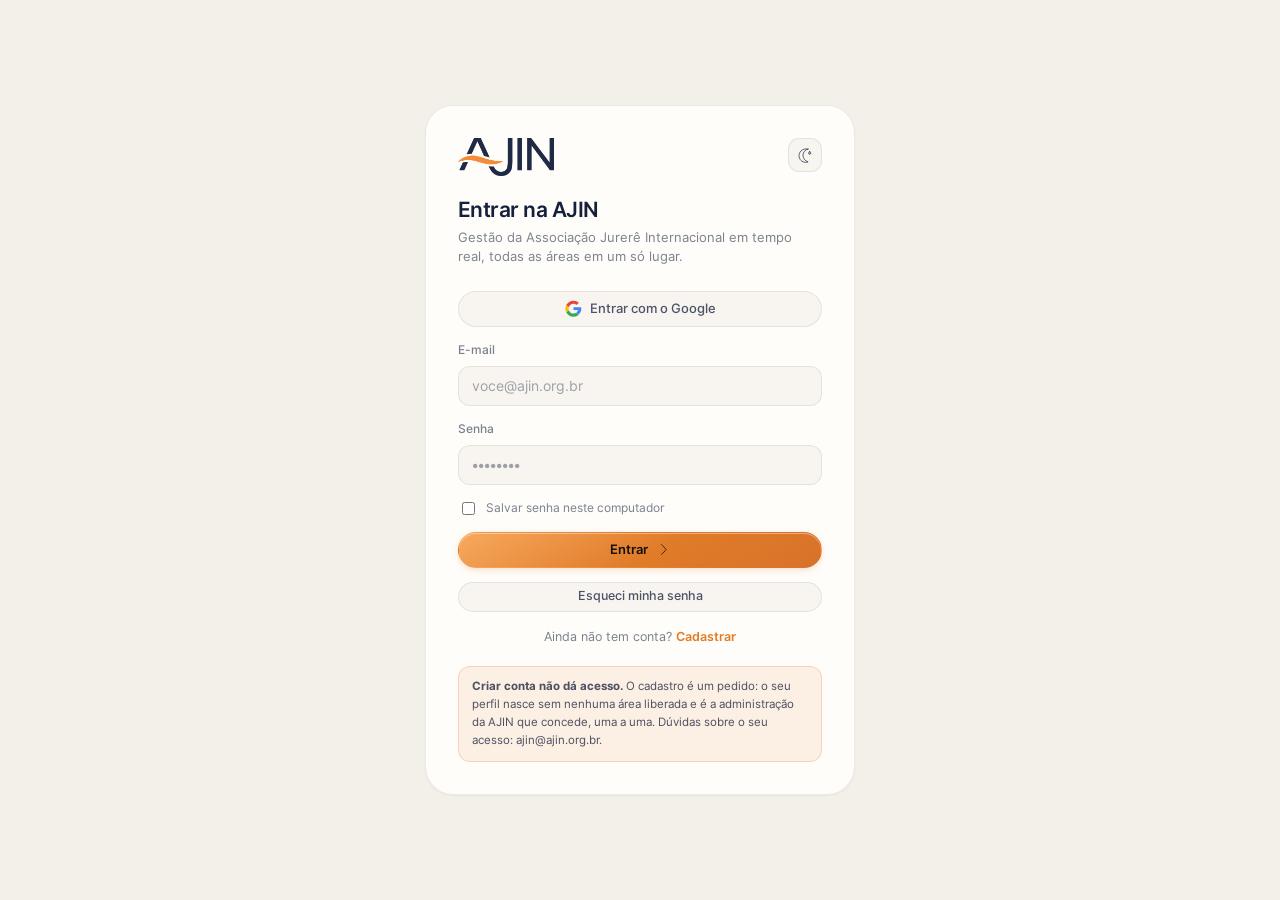
==== commit aa4b01ad: "Conserta o cache preso do app no navegador O service worker guarda /assets/ com cache primeiro, e o " ====
--- a/app/index.html
+++ b/app/index.html
@@ -49,8 +49,8 @@
         #partida { display: none; }
       }
     </style>
-    <script type="module" crossorigin src="/app/assets/app.js"></script>
-    <link rel="stylesheet" crossorigin href="/app/assets/app.css">
+    <script type="module" crossorigin src="/app/assets/app.js?v=20260807205023"></script>
+    <link rel="stylesheet" crossorigin href="/app/assets/app.css?v=20260807205023">
   </head>
 
   <body>
--- a/app/assets/app.css
+++ b/app/assets/app.css
@@ -1 +1 @@
-:root{--ajin-navy: var(--navy);--ajin-orange: var(--orange);--ajin-orange-soft: #f7a95f;--ajin-orange-deep: #d9722a;--navy: #1f2a44;--orange: #e07b28;--paper: #fffdfa;--slate: #8b8378;--r-xs: 8px;--r-sm: 12px;--r-md: 16px;--r-lg: 22px;--r-xl: 28px;--r-pill: 999px;--rail-w: 244px;--titlebar-h: 38px;--hier-admin: 1;--hier-diretor: .66;--hier-membro: .42;--ease-out: cubic-bezier(.23, 1, .32, 1);--ease-in-out: cubic-bezier(.77, 0, .175, 1);--ease-drawer: cubic-bezier(.32, .72, 0, 1);--dur-press: .13s;--dur-fast: .14s;--dur: .2s;--dur-slow: .28s;--chart-done: var(--slate);--chart-open: var(--orange);--chart-late: color-mix(in srgb, var(--orange) 82%, #000);--chart-waiting: color-mix(in srgb, var(--orange) 48%, var(--slate));--chart-idle: color-mix(in srgb, var(--slate) 45%, transparent);--track-display: -.035em;--track-title: -.02em;--track-body: 0em;--track-small: .005em;--track-caps: .09em}[data-theme=light]{--bg-abyss: #f3efe9;--bg-deep: #faf7f3;--bg-navy: #ffffff;--ok: var(--slate);--warn: var(--orange);--danger: var(--orange);--info: var(--slate);--glass-fill: var(--card-bg);--glass-fill-strong: var(--card-bg);--glass-border: rgba(31, 42, 68, .13);--glass-border-soft: rgba(31, 42, 68, .08);--glass-sheen: none;--card-bg: #fffdfa;--surface-tint: rgba(120, 96, 64, .05);--surface-tint-hover: rgba(120, 96, 64, .085);--hairline: rgba(90, 74, 52, .11);--accent-wash: color-mix(in srgb, var(--orange) 6%, var(--card-bg));--shadow-sm: 0 1px 2px rgba(74, 58, 38, .05);--shadow-md: 0 2px 6px -2px rgba(74, 58, 38, .07), 0 6px 18px -10px rgba(74, 58, 38, .1);--shadow-lg: 0 12px 34px -14px rgba(74, 58, 38, .2);--shadow-accent: 0 2px 8px -2px rgba(224, 123, 40, .35);--text-hi: #16203a;--text-mid: rgba(22, 32, 58, .76);--text-low: rgba(22, 32, 58, .56);--text-faint: rgba(22, 32, 58, .4);--aurora-warm: rgba(233, 150, 74, .4);--aurora-cool: rgba(206, 150, 92, .26);--grid-line: rgba(90, 74, 52, .05);--grain-opacity: .02;--wave-opacity: .55;--logo-light: block;--logo-dark: none;--scrollbar: rgba(90, 74, 52, .2);--scrollbar-hover: rgba(90, 74, 52, .34);--select-bg: #fffdfa;--ink: #1f2a44;--area-comunicacao: #c96f2c;--area-financeiro: #2e7d5b;--area-administrativo: #2c5f8a;--area-seguranca: #b0453c;--area-manutencao: #6a5aa4;--area-eventos: #a94a76;--area-juridico: #8a6a1f;--area-esportes: #1f7b88}[data-theme=dark]{--bg-abyss: #101420;--bg-deep: #151a28;--bg-navy: #1a2030;--ok: #9aa8bd;--warn: #f2a05a;--danger: #f2a05a;--info: #9aa8bd;--glass-fill: var(--card-bg);--glass-fill-strong: var(--card-bg);--glass-border: rgba(255, 255, 255, .1);--glass-border-soft: rgba(255, 255, 255, .07);--glass-sheen: none;--card-bg: #1a2030;--surface-tint: rgba(255, 246, 233, .05);--surface-tint-hover: rgba(255, 246, 233, .085);--hairline: rgba(255, 246, 233, .09);--accent-wash: color-mix(in srgb, var(--orange) 9%, var(--card-bg));--shadow-sm: 0 1px 2px rgba(0, 0, 0, .4);--shadow-md: 0 2px 8px -2px rgba(0, 0, 0, .5);--shadow-lg: 0 10px 34px -14px rgba(0, 0, 0, .7);--shadow-accent: 0 1px 2px rgba(0, 0, 0, .4);--text-hi: #f2f5fa;--text-mid: rgba(228, 235, 246, .72);--text-low: rgba(206, 217, 234, .5);--text-faint: rgba(198, 210, 230, .34);--aurora-warm: rgba(233, 150, 74, .4);--aurora-cool: rgba(150, 116, 88, .3);--grid-line: rgba(255, 255, 255, .028);--grain-opacity: .035;--wave-opacity: .5;--logo-light: none;--logo-dark: block;--scrollbar: rgba(255, 255, 255, .14);--scrollbar-hover: rgba(255, 255, 255, .26);--select-bg: #242e3f;--ink: #eaf0fa;--area-comunicacao: #e59454;--area-financeiro: #5cb98d;--area-administrativo: #6a9fd0;--area-seguranca: #dd7a72;--area-manutencao: #9c8ede;--area-eventos: #dd85ab;--area-juridico: #cfa845;--area-esportes: #56b3c0}:root{--glass-blur: 0px;--glass-saturate: 100%}@font-face{font-family:Inter AJIN;src:url(/app/assets/Inter-Regular.otf) format("opentype");font-weight:400;font-display:swap}@font-face{font-family:Inter AJIN;src:url(/app/assets/Inter-Medium.otf) format("opentype");font-weight:500;font-display:swap}@font-face{font-family:Inter AJIN;src:url(/app/assets/Inter-SemiBold.otf) format("opentype");font-weight:600;font-display:swap}@font-face{font-family:Inter AJIN;src:url(/app/assets/Inter-Bold.otf) format("opentype");font-weight:700;font-display:swap}*,*:before,*:after{box-sizing:border-box}html,body,#root{height:100%;margin:0}html{font-size:100%}body{font-family:Inter AJIN,-apple-system,BlinkMacSystemFont,Segoe UI,system-ui,sans-serif;font-size:.875rem;line-height:1.5;letter-spacing:var(--track-body);color:var(--text-hi);background:var(--bg-abyss);-webkit-font-smoothing:antialiased;text-rendering:optimizeLegibility;overflow:hidden;-webkit-user-select:none;user-select:none;cursor:default;transition:background var(--dur) var(--ease-out),color var(--dur) var(--ease-out)}h1,h2,h3,h4,p{margin:0}h1,h2,h3{line-height:1.18;letter-spacing:var(--track-title)}h1{letter-spacing:var(--track-display);line-height:1.1}small,.chip,.column__count{letter-spacing:var(--track-small)}button{font:inherit;color:inherit;border:none;background:none;cursor:pointer}input,textarea,select{font:inherit;color:inherit;-webkit-user-select:text;user-select:text}code{font-family:ui-monospace,SF Mono,Menlo,monospace;font-size:.92em}::-webkit-scrollbar{width:10px;height:10px}::-webkit-scrollbar-track{background:transparent}::-webkit-scrollbar-thumb{background:var(--scrollbar);border:3px solid transparent;background-clip:content-box;border-radius:var(--r-pill)}::-webkit-scrollbar-thumb:hover{background:var(--scrollbar-hover);background-clip:content-box}.ajin-backdrop{position:fixed;top:0;right:0;bottom:0;left:0;z-index:0;background:var(--bg-abyss);transition:background var(--dur) var(--ease-out)}.ajin-backdrop:before,.ajin-backdrop:after,.ajin-backdrop__grid,.ajin-backdrop__wave{display:none}:where(button,a,input,textarea,select,[tabindex]):focus-visible{outline:none;box-shadow:0 0 0 2px var(--bg-navy),0 0 0 4px color-mix(in srgb,var(--orange) 85%,transparent);border-radius:var(--r-sm);transition:box-shadow var(--dur-press) var(--ease-out)}[data-theme=light] :where(button,a,input,textarea,select,[tabindex]):focus-visible{box-shadow:0 0 0 2px var(--bg-navy),0 0 0 4px color-mix(in srgb,var(--navy) 70%,transparent)}@media(prefers-reduced-motion:reduce){*,*:before,*:after{animation-duration:.01ms!important;animation-iteration-count:1!important;transition-duration:.12s!important;scroll-behavior:auto!important}.modal,.status-menu,.slash,.toast,.section-card:hover,.area-card:hover,.btn:active{transform:none!important}}@media(prefers-reduced-transparency:reduce){.glass,.glass--strong,.topbar,.rail{background:var(--bg-navy)!important;backdrop-filter:none!important;-webkit-backdrop-filter:none!important}}@media(prefers-contrast:more){.glass,.surface,.paper{border-color:var(--text-low)!important}.btn--ghost{border-color:var(--text-mid)!important}}.glass{position:relative;background:var(--bg-navy);border:1px solid var(--hairline);border-radius:var(--r-md);box-shadow:var(--shadow-sm)}.glass--strong{background:var(--card-bg);border-color:var(--glass-border)}.surface{position:relative;background:var(--card-bg);border:1px solid var(--hairline);border-radius:var(--r-md);box-shadow:var(--shadow-sm)}.surface--raised{box-shadow:var(--shadow-md)}.panel{padding:22px 24px}.panel--tight{padding:14px}.section-card{--tint: var(--ajin-orange);display:flex;flex-direction:column;gap:11px;padding:13px;text-align:left;width:100%;border-radius:var(--r-lg);transition:transform var(--dur) var(--ease-out),box-shadow var(--dur) var(--ease-out),border-color var(--dur) var(--ease-out)}.section-card__head{display:flex;align-items:center;gap:9px;min-width:0;padding:0 3px}.section-card__chev{margin-left:auto;color:var(--text-faint);transition:transform var(--dur) var(--ease-out),color var(--dur) var(--ease-out)}.section-card:hover .section-card__chev{transform:translate(3px);color:var(--tint)}.section-card__preview{display:grid;gap:5px}.section-card__row{display:flex;align-items:center;gap:7px;font-size:11.5px;line-height:1.35;color:var(--text-low);min-width:0}.section-card__row:before{content:"";width:4px;height:4px;border-radius:50%;background:color-mix(in srgb,var(--tint) 60%,transparent);flex:none}.section-card__row span{min-width:0;overflow:hidden;text-overflow:ellipsis;white-space:nowrap}.section-card:hover{transform:translateY(-3px);border-color:color-mix(in srgb,var(--tint) 40%,transparent);box-shadow:var(--shadow-lg),var(--glass-sheen)}.section-card:active{transform:translateY(-1px)}.section-card__icon{display:grid;place-items:center;width:24px;height:24px;flex:none;color:var(--text-hi)}.section-card__title{font-size:14px;font-weight:700;letter-spacing:-.012em;line-height:1.35;letter-spacing:-.01em}.section-card__desc{font-size:11.5px;line-height:1.55;color:var(--text-low);padding:0 3px 3px}.section-card__foot{display:flex;align-items:center;gap:8px;margin-top:auto;padding-top:11px;border-top:1px solid var(--hairline);font-size:11px;color:var(--text-faint)}.section-card--locked{opacity:.5;cursor:not-allowed}.section-card--locked:hover{transform:none;box-shadow:var(--shadow-md),var(--glass-sheen);border-color:var(--glass-border-soft)}.section-head{display:flex;align-items:flex-end;justify-content:space-between;gap:16px;margin-bottom:18px}.section-head__title{font-size:16px;font-weight:620;letter-spacing:-.016em;color:var(--text-hi)}.section-head__sub{margin-top:4px;font-size:12px;line-height:1.5;color:var(--text-faint)}.btn{display:inline-flex;align-items:center;justify-content:center;gap:8px;height:36px;padding:0 15px;border-radius:var(--r-pill);font-size:13px;font-weight:500;white-space:nowrap;border:1px solid transparent;transition:transform var(--dur-fast) var(--ease-out),background var(--dur-fast) var(--ease-out),box-shadow var(--dur-fast) var(--ease-out),border-color var(--dur-fast) var(--ease-out),color var(--dur-fast) var(--ease-out)}.btn:active{transform:scale(.97)}.btn--primary{background:linear-gradient(150deg,var(--ajin-orange-soft),var(--ajin-orange) 55%,var(--ajin-orange-deep));color:#17110a;font-weight:600;box-shadow:var(--shadow-accent),inset 0 1px #fff6}.btn--primary:hover{box-shadow:0 18px 40px -14px #f28c38a6,inset 0 1px #ffffff80}.btn--ghost{background:var(--surface-tint);border-color:var(--hairline);color:var(--text-mid)}.btn--ghost:hover{background:var(--surface-tint-hover);border-color:var(--glass-border);color:var(--text-hi)}.btn--sm{height:30px;padding:0 12px;font-size:12.5px}.btn--icon{width:34px;height:34px;padding:0;border-radius:11px}.btn--icon.btn--sm{width:30px;height:30px}.field{display:block}.field__label{display:block;margin-bottom:7px;font-size:12px;font-weight:500;color:var(--text-low)}.input{width:100%;height:40px;padding:0 13px;border-radius:var(--r-sm);background:var(--surface-tint);border:1px solid var(--hairline);color:var(--text-hi);outline:none;transition:border-color var(--dur-fast) var(--ease-out),background var(--dur-fast) var(--ease-out),box-shadow var(--dur-fast) var(--ease-out)}.input::placeholder{color:var(--text-faint)}.input:focus{background:var(--surface-tint-hover);border-color:var(--ajin-orange);box-shadow:0 0 0 3.5px color-mix(in srgb,var(--ajin-orange) 20%,transparent)}textarea.input{height:auto;min-height:92px;padding:11px 13px;resize:vertical;line-height:1.55}select.input{-webkit-appearance:none;-moz-appearance:none;appearance:none;cursor:pointer;background-image:url("data:image/svg+xml,%3Csvg xmlns='http://www.w3.org/2000/svg' width='12' height='8' fill='none'%3E%3Cpath d='M1 1.5 6 6.5 11 1.5' stroke='%23808ea6' stroke-width='1.6' stroke-linecap='round' stroke-linejoin='round'/%3E%3C/svg%3E");background-repeat:no-repeat;background-position:right 13px center;padding-right:34px}select.input option{background:var(--select-bg);color:var(--text-hi)}.chip{display:inline-flex;align-items:center;gap:6px;height:22px;padding:0 9px;border-radius:var(--r-pill);font-size:11.5px;font-weight:500;background:var(--surface-tint);border:1px solid var(--hairline);color:var(--text-mid);white-space:nowrap}.chip__dot{width:6px;height:6px;border-radius:50%;background:currentColor;flex:none}.chip--tinted{background:color-mix(in srgb,var(--tint) 14%,transparent);border-color:color-mix(in srgb,var(--tint) 32%,transparent);color:var(--tint)}.chip--priority-alta{--tint: var(--danger)}.chip--priority-media{--tint: var(--warn)}.chip--priority-baixa{--tint: var(--info)}.avatar{display:inline-grid;place-items:center;width:30px;height:30px;border-radius:50%;font-size:11.5px;font-weight:600;color:#12182a;flex:none;box-shadow:inset 0 1px #ffffff59}.avatar--sm{width:24px;height:24px;font-size:10px}.avatar-stack{display:flex;align-items:center}.avatar-stack .avatar{margin-left:-7px;border:2px solid var(--bg-deep)}.avatar-stack__rest{margin-left:5px;font-size:11.5px;font-weight:600;color:var(--text-faint);font-variant-numeric:tabular-nums}.avatar-stack .avatar:first-child{margin-left:0}.presence-dot{width:8px;height:8px;border-radius:50%;background:var(--ok);box-shadow:0 0 0 2.5px color-mix(in srgb,var(--ok) 25%,transparent);flex:none}.meter{height:6px;border-radius:var(--r-pill);background:var(--surface-tint-hover);overflow:hidden}.meter__fill{height:100%;border-radius:inherit;background:linear-gradient(90deg,var(--ajin-orange-soft),var(--ajin-orange));transition:width var(--dur-slow) var(--ease-out)}.empty{display:grid;place-items:center;gap:10px;padding:40px 20px;text-align:center;color:var(--text-low);font-size:13px}.modal-scrim{position:fixed;top:0;right:0;bottom:0;left:0;z-index:100;display:grid;place-items:center;padding:40px;background:color-mix(in srgb,#0b0d12 52%,transparent);animation:fade-in var(--dur) var(--ease-out)}.modal{width:100%;max-width:560px;max-height:82vh;overflow-y:auto;padding:24px;background:var(--bg-navy);border:1px solid var(--glass-border);border-radius:var(--r-xl);box-shadow:var(--shadow-lg);animation:modal-in var(--dur) var(--ease-out)}.modal--wide{max-width:760px}.modal__head{display:flex;align-items:flex-start;justify-content:space-between;gap:16px;margin-bottom:20px}.modal__title{font-size:17px;font-weight:600}.modal__sub{margin-top:3px;font-size:12.5px;color:var(--text-low)}.modal__foot{display:flex;justify-content:flex-end;gap:10px;margin-top:24px}.stack{display:grid;gap:14px}@keyframes fade-in{0%{opacity:0}}@keyframes modal-in{0%{opacity:0;transform:translateY(10px) scale(.98)}}.canvas{display:grid;place-items:center;width:100%;aspect-ratio:16 / 9;border-radius:var(--r-md);background:#fffdf8;color:#1f2a44;overflow:hidden;padding:10px 14px;box-shadow:inset 0 0 0 1px #5a4a3417}.canvas svg{width:100%;height:100%;max-height:108px}.canvas--tall{aspect-ratio:3 / 2}.canvas--sm{aspect-ratio:2 / 1}.canvas--sm svg{max-height:62px}.glass--deep{background:var(--card-bg);border-color:var(--glass-border);box-shadow:var(--shadow-sm)}.glass--deep:hover{border-color:color-mix(in srgb,var(--navy) 24%,transparent)}.paper{position:relative;background:var(--card-bg);border:1px solid var(--hairline);border-radius:var(--r-md);box-shadow:var(--shadow-sm);transition:border-color var(--dur-fast) var(--ease-out),background var(--dur-fast) var(--ease-out)}button.paper:hover{border-color:color-mix(in srgb,var(--navy) 22%,transparent)}button.paper:active{transform:scale(.995)}.section-preview{overflow:hidden}.section-preview__head{display:flex;align-items:flex-start;gap:11px;padding:15px 16px 13px}.section-preview__icon{display:grid;place-items:center;width:26px;height:26px;color:var(--text-hi);flex:none;margin-top:1px}.section-preview__title{display:inline-flex;align-items:center;gap:6px;font-size:14.5px;font-weight:700;letter-spacing:-.015em;color:var(--text-hi);padding:0;transition:gap var(--dur-fast) var(--ease-out)}.section-preview__title:hover{gap:10px;text-decoration:underline;text-underline-offset:3px}.section-preview__desc{font-size:11.5px;line-height:1.5;color:var(--text-low);margin-top:3px;max-width:78ch}.table--preview{min-width:520px}.table--preview th{padding:8px 16px;background:var(--surface-tint)}.table--preview td{padding:9px 16px;font-size:12px}.section-preview__more{display:block;width:100%;padding:10px;font-size:11.5px;color:var(--text-faint);border-top:1px solid var(--hairline);transition:background var(--dur-fast) var(--ease-out),color var(--dur-fast) var(--ease-out)}.section-preview__more:hover{background:var(--surface-tint);color:var(--text-hi)}.bell-dot{position:absolute;top:-3px;right:-3px;min-width:16px;height:16px;padding:0 4px;border-radius:var(--r-pill);background:var(--orange);color:#fff;font-size:10px;font-weight:700;line-height:16px;text-align:center;box-shadow:0 0 0 2px var(--card-bg)}.scope-option{display:grid;gap:3px;padding:11px 13px;border-radius:var(--r-sm);border:1px solid var(--hairline);background:var(--surface-tint);text-align:left;transition:background var(--dur-fast) var(--ease-out),border-color var(--dur-fast) var(--ease-out),color var(--dur-fast) var(--ease-out),transform var(--dur-press) var(--ease-out)}.scope-option strong{font-size:12.5px;font-weight:600}.scope-option span{font-size:11.5px;color:var(--text-faint);line-height:1.45}.scope-option--on{border-color:var(--orange);background:color-mix(in srgb,var(--orange) 9%,transparent)}.scope-option--on strong{color:var(--orange)}.faces{display:flex;flex-wrap:wrap;gap:8px}.faces__pick{padding:3px;border-radius:50%;border:2px solid transparent;line-height:0;transition:border-color var(--dur-fast) var(--ease-out),transform var(--dur-fast) var(--ease-out)}.faces__pick:hover{transform:translateY(-2px);border-color:var(--hairline)}.faces__pick--on{border-color:var(--orange)}.switch{display:inline-flex;padding:3px;border-radius:var(--r-pill);background:var(--surface-tint);border:1px solid var(--hairline)}.switch button{padding:4px 11px;border-radius:var(--r-pill);font-size:11.5px;font-weight:500;color:var(--text-faint);transition:background var(--dur-fast) var(--ease-out),border-color var(--dur-fast) var(--ease-out),color var(--dur-fast) var(--ease-out),transform var(--dur-press) var(--ease-out)}.switch button:hover{color:var(--text-mid)}.switch .switch__on{background:var(--card-bg);color:var(--text-hi);font-weight:600;box-shadow:var(--shadow-sm)}.icon-picker{position:relative;display:inline-flex}.icon-picker__current{display:grid;place-items:center;width:46px;height:46px;border-radius:12px;color:var(--text-hi);transition:background var(--dur-fast) var(--ease-out)}.icon-picker__current:hover{background:var(--surface-tint)}.icon-picker__scrim{position:fixed;top:0;right:0;bottom:0;left:0;z-index:30}.icon-picker__menu{position:absolute;top:calc(100% + 6px);left:0;z-index:31;width:292px;padding:11px;border-radius:14px;background:var(--card-bg);border:1px solid var(--glass-border);box-shadow:0 24px 52px -20px #0a122273;animation:toast-in .16s var(--ease-out)}.icon-picker__grid{display:grid;grid-template-columns:repeat(7,1fr);gap:3px;max-height:216px;overflow-y:auto}.icon-picker__opt{display:grid;place-items:center;aspect-ratio:1;border-radius:8px;color:var(--text-mid);transition:background var(--dur-fast) var(--ease-out),color var(--dur-fast) var(--ease-out)}.icon-picker__opt:hover{background:var(--surface-tint-hover);color:var(--text-hi)}.icon-picker__opt--on{background:color-mix(in srgb,var(--orange) 16%,transparent);color:var(--orange)}.dots{display:flex;align-items:center;justify-content:center;gap:7px;margin-top:14px;padding-top:12px;border-top:1px solid var(--hairline)}.dots__dot{width:7px;height:7px;border-radius:50%;background:var(--glass-border);transition:background var(--dur-fast) var(--ease-out),border-color var(--dur-fast) var(--ease-out),color var(--dur-fast) var(--ease-out),transform var(--dur-press) var(--ease-out)}.dots__dot:hover{background:var(--text-faint)}.dots__dot--on{width:20px;border-radius:var(--r-pill);background:var(--orange)}.dots__arrow{display:grid;place-items:center;width:24px;height:24px;border-radius:7px;color:var(--text-faint)}.dots__arrow:hover:not(:disabled){background:var(--surface-tint);color:var(--text-hi)}.dots__arrow:disabled{opacity:.3}.section-card:active,.area-card:active,.chat__channel:active,.chat__person:active,.lens-btn:active,.viewbar button:active,.pipeline-pill:active,.status:not(.status--static):active,.suggest__chip:active,.icon-picker__current:active,.board__card:active,.taskboard__card:active,.list__item:active,.db-table-btn:active,.access-toggle:active,.scope-option:active{transform:scale(.97)}.section-card:active,.area-card:active,.board__card:active,.list__item:active{transform:scale(.99)}.section-card,.area-card,.chat__channel,.chat__person,.list__item,.board__card,.taskboard__card,.icon-picker__current{transition:transform var(--dur-press) var(--ease-out),background var(--dur-fast) var(--ease-out),border-color var(--dur-fast) var(--ease-out),box-shadow var(--dur-fast) var(--ease-out)}@media(hover:none){.section-card:hover,.area-card:hover,.board__card:hover,.taskboard__card:hover{transform:none}}.panel--lead{position:relative;background:var(--accent-wash);border-color:color-mix(in srgb,var(--tint, var(--orange)) 26%,var(--hairline));box-shadow:var(--shadow-md);overflow:hidden}.panel--lead:before{content:"";position:absolute;inset:0 0 auto;height:2px;background:linear-gradient(90deg,var(--tint, var(--orange)),color-mix(in srgb,var(--tint, var(--orange)) 25%,transparent))}.panel--plain{background:none;border:none;border-radius:0;box-shadow:none;padding:16px 0 0;border-top:1px solid var(--hairline)}.stat__value,.chart-donut__total,.chart-bars__value,.chart-rows__total{font-variant-numeric:tabular-nums;letter-spacing:var(--track-title)}.empty{display:grid;justify-items:center;gap:8px;padding:34px 24px;border:1px dashed color-mix(in srgb,var(--hairline) 140%,transparent);border-radius:var(--r-md);background:color-mix(in srgb,var(--surface-tint) 55%,transparent);font-size:12.5px;line-height:1.55;color:var(--text-low);text-align:center;max-width:460px;margin-inline:auto}.app{position:relative;z-index:1;display:grid;grid-template-columns:var(--rail-w) 1fr;height:100%;padding-top:var(--titlebar-h);background:var(--bg-abyss)}.titlebar{position:fixed;top:0;left:0;right:0;height:var(--titlebar-h);z-index:50;-webkit-app-region:drag;display:flex;align-items:center;justify-content:center;pointer-events:none}.titlebar__label{font-size:11px;font-weight:500;color:var(--text-faint);letter-spacing:.08em;text-transform:uppercase}.rail{display:flex;flex-direction:column;min-height:0;padding:14px 10px 10px;border:none;border-right:1px solid var(--hairline);border-radius:0;box-shadow:none;background:var(--bg-deep);overflow-x:hidden}.rail__brand{display:flex;align-items:center;padding:2px 4px 14px}.brand-logo--light{display:var(--logo-light)}.brand-logo--dark{display:var(--logo-dark)}.rail__logo{height:30px;width:auto}.rail__label{padding:0 6px;margin:2px 0 8px;font-size:10.5px;font-weight:600;letter-spacing:.12em;text-transform:uppercase;color:var(--text-faint)}.rail__scroll{display:grid;gap:1px;overflow-x:hidden;align-content:start;overflow-y:auto;min-height:0;flex:1}.rail-item{--tint: var(--ajin-orange);position:relative;display:grid;grid-template-columns:14px 22px 1fr auto;align-items:center;gap:8px;width:100%;min-height:34px;padding:6px 10px 6px 6px;border-radius:var(--r-xs);border:1px solid transparent;text-align:left;color:var(--text-mid);transition:background var(--dur-fast) var(--ease-out),border-color var(--dur-fast) var(--ease-out),color var(--dur-fast) var(--ease-out)}.rail-item>.rail-item__icon:first-child{grid-column:1 / 3;justify-self:center}.rail-item__caret{color:var(--text-faint);transition:transform var(--dur-fast) var(--ease-out)}.rail-item__caret--open{transform:rotate(90deg)}.rail-item:hover{background:var(--surface-tint)}.rail-item--active{background:color-mix(in srgb,var(--tint) 14%,transparent);border-color:color-mix(in srgb,var(--tint) 32%,transparent)}.rail-item--active:after{content:"";position:absolute;left:-1px;top:50%;transform:translateY(-50%);width:3px;height:20px;border-radius:var(--r-pill);background:var(--tint)}.rail-item--locked{opacity:.42;cursor:not-allowed}.rail-item--locked:hover{background:transparent}.rail-item__icon{display:grid;place-items:center;width:22px;height:22px;color:var(--text-low)}.rail-item--active .rail-item__icon{color:var(--text-hi)}.rail-item__name{min-width:0;font-size:13.5px;font-weight:500;line-height:1.3;overflow-wrap:anywhere}.rail-item--active .rail-item__name{color:var(--text-hi);font-weight:600}.rail-item__count{font-size:11px;font-weight:600;color:var(--text-faint);font-variant-numeric:tabular-nums}.rail-item--active .rail-item__count{color:var(--tint)}.rail__divider{height:1px;background:var(--hairline);margin:10px 4px}.rail__foot{margin-top:10px;padding-top:12px;border-top:1px solid var(--hairline)}.rail__user{display:flex;align-items:center;gap:10px;padding:7px 8px;border-radius:var(--r-sm);width:100%;transition:background var(--dur-fast) var(--ease-out)}.rail__user:hover{background:var(--surface-tint)}.rail__user-name{font-size:12.5px;font-weight:500;line-height:1.2}.rail__user-role{font-size:11px;color:var(--text-faint)}.rail__online{display:flex;align-items:center;gap:8px;padding:8px 8px 2px;font-size:11px;color:var(--text-faint)}.main{display:flex;flex-direction:column;min-width:0;min-height:0;background:var(--bg-abyss)}.topbar{display:flex;align-items:center;justify-content:space-between;gap:18px;padding:9px 18px;border:none;border-bottom:1px solid var(--hairline);border-radius:0;box-shadow:none;background:var(--bg-deep);flex:none}.crumbs{display:flex;align-items:center;gap:6px;min-width:0;font-size:13px}.crumbs__link{display:inline-flex;align-items:center;gap:7px;padding:5px 10px;border-radius:var(--r-sm);color:var(--text-low);transition:background var(--dur-fast) var(--ease-out),color var(--dur-fast) var(--ease-out);white-space:nowrap}.crumbs__link:hover{background:var(--surface-tint);color:var(--text-hi)}.crumbs__current{display:inline-flex;align-items:center;gap:8px;padding:5px 10px;font-weight:600;color:var(--text-hi);white-space:nowrap;overflow:hidden;text-overflow:ellipsis}.crumbs__sep{color:var(--text-faint);display:inline-flex}.topbar__right{display:flex;align-items:center;gap:9px;flex:none}.topbar__versao{background:color-mix(in srgb,var(--orange) 14%,transparent);border:1px solid color-mix(in srgb,var(--orange) 35%,transparent);color:color-mix(in srgb,var(--orange) 80%,var(--text-high));font-weight:550;white-space:nowrap;transition:transform .16s var(--ease-out),background .16s var(--ease-out)}.topbar__versao:hover{background:color-mix(in srgb,var(--orange) 22%,transparent)}.topbar__versao:active{transform:scale(.97)}@starting-style{.topbar__versao{opacity:0;transform:translateY(-6px)}}@media(prefers-reduced-motion:reduce){@starting-style{.topbar__versao{transform:none}}}.search{position:relative;width:220px}.search .input{height:34px;padding-left:34px;border-radius:var(--r-pill);font-size:12.5px}.search__icon{position:absolute;left:12px;top:50%;transform:translateY(-50%);color:var(--text-faint);pointer-events:none}.content{flex:1;min-height:0;overflow-y:auto;overflow-x:hidden;padding:20px 22px 24px}.content--flush{overflow:hidden;display:flex;flex-direction:column}.view{animation:view-in .12s var(--ease-out);padding-bottom:10px}@keyframes view-in{0%{opacity:0}}.page-head{--tint: var(--ajin-orange);display:flex;align-items:flex-start;gap:16px;margin:6px 2px 22px}.page-head__icon{display:grid;place-items:center;width:46px;height:46px;color:var(--text-hi);flex:none}.page-head__title{font-size:27px;font-weight:700;letter-spacing:-.035em;line-height:1.15}.page-head__sub{margin-top:5px;font-size:13.5px;color:var(--text-low);max-width:72ch;line-height:1.5}.page-head__actions{margin-left:auto;display:flex;align-items:center;gap:9px;flex:none}.page-meta{display:flex;flex-wrap:wrap;gap:8px;margin-top:12px}.grid{display:grid;gap:16px}.grid+.grid,.grid+.paper,.grid+section,.paper+.grid,.paper+.paper,.dash+.paper,.dash+section,section+.grid{margin-top:18px}.grid.grid>*+*,.dash.dash>*+*,.taskboard.taskboard>*+*,.board.board>*+*{margin-top:0}.grid--kpi{grid-template-columns:repeat(auto-fit,minmax(190px,1fr))}.grid--2{grid-template-columns:repeat(auto-fit,minmax(340px,1fr))}.grid--3{grid-template-columns:repeat(auto-fit,minmax(272px,1fr))}.grid--sections{grid-template-columns:repeat(auto-fill,minmax(238px,1fr))}.grid--areas{grid-template-columns:repeat(auto-fill,minmax(292px,1fr))}.block-title{display:flex;align-items:center;gap:9px;margin:30px 2px 13px;font-size:12px;font-weight:600;letter-spacing:.1em;text-transform:uppercase;color:var(--text-faint)}.block-title:after{content:"";flex:1;height:1px;background:var(--hairline)}.rail-subs{display:grid;gap:1px;margin:1px 0 5px 27px;padding-left:10px;overflow:hidden;border-left:1px solid color-mix(in srgb,var(--tint) 35%,transparent);animation:subs-in .16s var(--ease-out)}@keyframes subs-in{0%{opacity:0;transform:translateY(-4px)}}.rail-sub{display:grid;grid-template-columns:16px 1fr;align-items:start;gap:9px;width:100%;padding:6px 8px;border-radius:var(--r-xs);font-size:12.5px;color:var(--text-low);text-align:left;transition:background var(--dur-fast) var(--ease-out),color var(--dur-fast) var(--ease-out)}.rail-sub:hover{background:var(--surface-tint);color:var(--text-hi)}.rail-sub--active{background:color-mix(in srgb,var(--tint) 15%,transparent);color:var(--tint);font-weight:600}.rail-sub__name{min-width:0;line-height:1.35;overflow-wrap:anywhere}.rail-sub>svg{margin-top:1px}.topbar__fila{display:inline-flex;align-items:center;gap:6px;padding:5px 10px;border-radius:999px;font-size:11.5px;font-weight:550;white-space:nowrap;background:color-mix(in srgb,var(--amber, #c98a2b) 14%,transparent);color:color-mix(in srgb,var(--amber, #c98a2b) 75%,var(--text-high))}.topbar__fila-ponto{width:6px;height:6px;border-radius:50%;background:currentColor;animation:fila-respira 2.4s ease-in-out infinite}@keyframes fila-respira{50%{opacity:.35}}@media(prefers-reduced-motion:reduce){.topbar__fila-ponto{animation:none}}.pedidos{display:grid;gap:12px}.pedido{display:grid;gap:12px;padding:16px;border-radius:var(--r-md);border:1px solid var(--hairline);background:var(--surface-tint)}.pedido__quem{display:flex;align-items:center;gap:12px;min-width:0}.pedido__dados{display:flex;flex-wrap:wrap;gap:10px 28px;margin:0}.pedido__dados dt{font-size:10.5px;font-weight:600;letter-spacing:.07em;text-transform:uppercase;color:var(--text-faint)}.pedido__dados dd{margin:2px 0 0;font-size:13px;color:var(--text-mid)}.pedido__texto{margin:0;padding-left:12px;border-left:2px solid color-mix(in srgb,var(--orange) 45%,transparent);font-size:13.5px;line-height:1.55;color:var(--text-mid)}.pedido__acoes{display:flex;justify-content:flex-end;gap:8px}.convite{display:inline-flex;align-items:center;gap:2px;border:1px solid color-mix(in srgb,var(--navy) 26%,transparent);background:color-mix(in srgb,var(--navy) 7%,transparent);border-radius:9px;padding-right:3px;animation:convite-entra .24s var(--ease-out) both}@keyframes convite-entra{0%{opacity:0;transform:translateY(-5px)}}.convite__acao{display:inline-flex;align-items:center;gap:6px;background:transparent;border:0;color:var(--text-high);font-weight:550;white-space:nowrap}.convite__acao--dica{font-size:11.5px;color:var(--text-mid);padding:5px 9px;cursor:default}.convite__dispensar{border:0;background:transparent;color:var(--text-faint);font-size:15px;line-height:1;padding:4px 6px;border-radius:6px;cursor:pointer;transition:color .14s var(--ease-out),background .14s var(--ease-out)}.convite__dispensar:hover{color:var(--text-high);background:color-mix(in srgb,var(--navy) 10%,transparent)}@media(prefers-reduced-motion:reduce){.convite{animation:none}}.kpi{--tint: var(--ajin-orange);padding:15px 17px;overflow:hidden}.kpi__label{font-size:11.5px;font-weight:500;color:var(--text-low)}.kpi__value{margin-top:7px;font-size:28px;font-weight:700;letter-spacing:-.035em;line-height:1;font-variant-numeric:tabular-nums;color:var(--tint)}.kpi__foot{display:flex;align-items:center;gap:6px;margin-top:10px;font-size:11.5px;color:var(--text-faint)}.area-tile{--tint: var(--ajin-orange);display:flex;flex-direction:column;gap:11px;padding:13px;text-align:left;width:100%;border-radius:var(--r-lg);transition:transform var(--dur) var(--ease-out),box-shadow var(--dur) var(--ease-out),border-color var(--dur) var(--ease-out)}.area-tile:hover{transform:translateY(-3px);border-color:color-mix(in srgb,var(--tint) 42%,transparent);box-shadow:var(--shadow-lg),var(--glass-sheen)}.area-tile--locked{opacity:.55;cursor:not-allowed}.area-tile--locked:hover{transform:none;box-shadow:var(--shadow-md),var(--glass-sheen);border-color:var(--glass-border-soft)}.area-tile__top{display:flex;align-items:center;gap:12px}.area-tile__icon{display:grid;place-items:center;width:32px;height:32px;color:var(--text-hi);flex:none}.area-tile__name{font-size:15px;font-weight:700;letter-spacing:-.015em;line-height:1.25}.area-tile__director{font-size:11.5px;color:var(--text-faint);margin-top:2px}.area-tile__stats{display:flex;gap:18px;padding-top:12px;margin-top:auto;border-top:1px solid var(--hairline)}.area-tile__stat-value{font-size:17px;font-weight:700;font-variant-numeric:tabular-nums;letter-spacing:-.02em;line-height:1.1}.area-tile__stat-label{font-size:10.5px;color:var(--text-faint);margin-top:2px}.cal{display:grid;grid-template-columns:repeat(7,1fr);gap:5px}.cal__dow{font-size:10px;font-weight:600;letter-spacing:.08em;text-transform:uppercase;color:var(--text-faint);text-align:center;padding-bottom:4px}.cal__day{position:relative;min-height:92px;padding:7px;border-radius:10px;border:1px solid var(--hairline);background:var(--card-bg);text-align:left;transition:background var(--dur-fast) var(--ease-out),border-color var(--dur-fast) var(--ease-out)}.cal__day:hover{background:var(--surface-tint-hover)}.cal__day--out{opacity:.35}.cal__day--today{border-color:var(--ajin-orange);background:color-mix(in srgb,var(--ajin-orange) 12%,transparent)}.cal__num{font-size:11px;font-weight:600;color:var(--text-mid);font-variant-numeric:tabular-nums}.cal__day--today .cal__num{color:var(--ajin-orange)}.cal__events{display:grid;gap:3px;margin-top:4px}.cal__event{--tint: var(--ajin-orange);display:block;width:100%;text-align:left;font-size:10px;line-height:1.3;padding:3px 5px;border-radius:5px;background:color-mix(in srgb,var(--tint) calc(16% * var(--weight, 1)),transparent);border:1px solid color-mix(in srgb,var(--tint) calc(38% * var(--weight, 1)),transparent);color:var(--tint);opacity:calc(.55 + .45 * var(--weight, 1));font-weight:500;overflow:hidden;display:-webkit-box;-webkit-line-clamp:2;-webkit-box-orient:vertical}.cal__more{font-size:9.5px;color:var(--text-faint);padding-left:4px}.agenda-item{--tint: var(--ajin-orange);display:flex;gap:11px;padding:10px;border-radius:var(--r-sm);width:100%;text-align:left;transition:background var(--dur-fast) var(--ease-out)}.agenda-item:hover{background:var(--surface-tint)}.agenda-item__date{display:grid;place-items:center;width:40px;flex:none;line-height:1.05;color:var(--text-hi)}.agenda-item__day{font-size:15px;font-weight:700;font-variant-numeric:tabular-nums}.agenda-item__month{font-size:8.5px;font-weight:600;text-transform:uppercase;letter-spacing:.06em}.board{display:flex;flex-direction:column;min-height:0;flex:1}.board__head{display:flex;align-items:center;justify-content:space-between;gap:16px;flex-wrap:wrap;margin-bottom:13px;flex:none}.board__pipelines{display:flex;align-items:center;gap:7px;flex-wrap:wrap}.pipeline-pill{display:inline-flex;align-items:center;gap:7px;height:32px;padding:0 13px;border-radius:var(--r-pill);font-size:12.5px;font-weight:500;color:var(--text-low);background:var(--surface-tint);border:1px solid var(--hairline);transition:background var(--dur-fast) var(--ease-out),border-color var(--dur-fast) var(--ease-out),color var(--dur-fast) var(--ease-out),transform var(--dur-press) var(--ease-out)}.pipeline-pill:hover{background:var(--surface-tint-hover);color:var(--text-mid)}.pipeline-pill--active{color:var(--text-hi);font-weight:600;background:color-mix(in srgb,var(--ajin-orange) 15%,transparent);border-color:color-mix(in srgb,var(--ajin-orange) 38%,transparent)}.board__columns{display:flex;gap:12px;flex:1;min-height:0;overflow-x:auto;overflow-y:hidden;padding:2px 2px 10px}.column{display:flex;flex-direction:column;width:294px;flex:none;min-height:0;border-radius:var(--r-lg);background:var(--surface-tint);border:1px solid transparent;transition:background var(--dur) var(--ease-out),border-color var(--dur) var(--ease-out)}.column--over{background:color-mix(in srgb,var(--tint) 12%,transparent);border-color:color-mix(in srgb,var(--tint) 45%,transparent)}.column__head{display:flex;align-items:center;gap:9px;padding:13px 13px 10px;flex:none}.column__dot{width:9px;height:9px;border-radius:50%;background:var(--tint);flex:none}.column__name{font-size:12.5px;font-weight:600;flex:1;min-width:0;overflow:hidden;text-overflow:ellipsis;white-space:nowrap}.column__count{display:grid;place-items:center;min-width:20px;height:20px;padding:0 6px;border-radius:var(--r-pill);background:var(--surface-tint-hover);font-size:11px;font-weight:600;color:var(--text-low);font-variant-numeric:tabular-nums}.column__wip{font-size:10.5px;color:var(--text-faint);font-weight:500}.column__wip--over{color:var(--warn)}.column__cards{display:grid;align-content:start;gap:8px;padding:0 10px 10px;overflow-y:auto;flex:1;min-height:0}.column__add{margin:0 10px 10px;height:31px;border-radius:var(--r-sm);border:1px dashed var(--glass-border);color:var(--text-faint);font-size:12px;display:flex;align-items:center;justify-content:center;gap:6px;transition:background var(--dur-fast) var(--ease-out),border-color var(--dur-fast) var(--ease-out),color var(--dur-fast) var(--ease-out),transform var(--dur-press) var(--ease-out);flex:none}.column__add:hover{border-color:var(--ajin-orange);color:var(--ajin-orange);background:color-mix(in srgb,var(--ajin-orange) 8%,transparent)}.column-new{width:210px;flex:none;border-radius:var(--r-lg);border:1px dashed var(--glass-border);color:var(--text-faint);display:flex;align-items:center;justify-content:center;gap:8px;font-size:12.5px;transition:background var(--dur-fast) var(--ease-out),border-color var(--dur-fast) var(--ease-out),color var(--dur-fast) var(--ease-out),transform var(--dur-press) var(--ease-out)}.column-new:hover{border-color:var(--ajin-orange);color:var(--ajin-orange);background:color-mix(in srgb,var(--ajin-orange) 6%,transparent)}.card{--tint: var(--ajin-orange);padding:11px;border-radius:var(--r-sm);background:var(--bg-navy);border:1px solid var(--hairline);box-shadow:var(--shadow-sm);cursor:grab;text-align:left;width:100%;transition:transform var(--dur-fast) var(--ease-out),box-shadow var(--dur-fast) var(--ease-out),opacity var(--dur-fast) var(--ease-out)}.card:hover{transform:translateY(-2px);box-shadow:var(--shadow-md)}.card--dragging{opacity:.4;cursor:grabbing}.card__top{display:flex;align-items:center;gap:6px;margin-bottom:8px;flex-wrap:wrap}.card__title{font-size:13px;font-weight:500;line-height:1.4;color:var(--text-hi)}.card__desc{margin-top:5px;font-size:11.5px;line-height:1.5;color:var(--text-low);display:-webkit-box;-webkit-line-clamp:2;-webkit-box-orient:vertical;overflow:hidden}.card__foot{display:flex;align-items:center;justify-content:space-between;gap:8px;margin-top:10px;padding-top:9px;border-top:1px solid var(--hairline)}.card__meta{display:flex;align-items:center;gap:5px;font-size:11px;color:var(--text-faint)}.card__meta--late{color:var(--danger)}.table-wrap{overflow-x:auto;border-radius:var(--r-md)}.table{width:100%;border-collapse:collapse;font-size:12.5px;min-width:600px}.table th{position:sticky;top:0;z-index:1;text-align:left;padding:10px 13px;font-size:10.5px;font-weight:600;letter-spacing:.06em;text-transform:uppercase;color:var(--text-faint);background:var(--bg-navy);border-bottom:1px solid var(--hairline);white-space:nowrap}.table td{padding:11px 13px;border-bottom:1px solid var(--hairline);color:var(--text-mid);vertical-align:middle}.table tbody tr{transition:background var(--dur-fast) var(--ease-out)}.table tbody tr:hover{background:var(--surface-tint)}.table tbody tr:last-child td{border-bottom:none}.table__strong{color:var(--text-hi);font-weight:500}.table__num{font-variant-numeric:tabular-nums;text-align:right}.cell-person{display:flex;align-items:center;gap:9px}.list{display:grid;gap:1px}.list__item{display:flex;align-items:center;gap:11px;padding:10px 11px;border-radius:var(--r-sm);transition:background var(--dur-fast) var(--ease-out);text-align:left;width:100%}.list__item:hover{background:var(--surface-tint)}.list__title{font-size:12.5px;font-weight:500;color:var(--text-hi);line-height:1.35}.list__sub{font-size:11.5px;color:var(--text-faint);margin-top:2px}.list__time{margin-left:auto;font-size:11px;color:var(--text-faint);white-space:nowrap;flex:none}.kb-grid{display:grid;grid-template-columns:repeat(auto-fill,minmax(252px,1fr));gap:12px}.kb-card{--tint: var(--ajin-orange);display:flex;flex-direction:column;gap:8px;padding:15px;min-height:150px;text-align:left;width:100%;transition:border-color var(--dur-fast) var(--ease-out),background var(--dur-fast) var(--ease-out)}.kb-card:hover{border-color:color-mix(in srgb,var(--tint) 38%,transparent);background:var(--surface-tint-hover)}.kb-card__icon{display:grid;place-items:center;width:26px;height:26px;color:var(--text-hi)}.kb-card__title{font-size:13px;font-weight:700;line-height:1.35}.kb-card__excerpt{font-size:11.5px;line-height:1.55;color:var(--text-low);display:-webkit-box;-webkit-line-clamp:3;-webkit-box-orient:vertical;overflow:hidden}.kb-card__foot{display:flex;align-items:center;gap:8px;margin-top:auto;padding-top:10px;font-size:11px;color:var(--text-faint);border-top:1px solid var(--hairline)}.flow{display:flex;align-items:stretch;gap:10px;overflow-x:auto;padding:4px 2px 10px}.flow__step{--tint: var(--ajin-orange);position:relative;width:182px;flex:none;padding:12px;border-radius:var(--r-sm);background:var(--card-bg);border:1px solid var(--hairline)}.flow__step:not(:last-child):after{content:"";position:absolute;right:-10px;top:50%;width:10px;height:1.5px;background:color-mix(in srgb,var(--tint) 55%,transparent)}.flow__kind{font-size:10px;font-weight:600;letter-spacing:.09em;text-transform:uppercase;color:var(--tint)}.flow__title{margin-top:6px;font-size:12.5px;font-weight:500;line-height:1.4}.flow__stat{margin-top:8px;font-size:11px;color:var(--text-faint)}.db-side{display:grid;gap:2px;align-content:start}.db-table-btn{display:flex;align-items:center;gap:9px;width:100%;padding:8px 10px;border-radius:var(--r-sm);font-size:12.5px;color:var(--text-low);text-align:left;transition:background var(--dur-fast) var(--ease-out),border-color var(--dur-fast) var(--ease-out),color var(--dur-fast) var(--ease-out),transform var(--dur-press) var(--ease-out)}.db-table-btn:hover{background:var(--surface-tint);color:var(--text-mid)}.db-table-btn--active{background:color-mix(in srgb,var(--ajin-orange) 14%,transparent);color:var(--ajin-orange);font-weight:500}.db-table-btn__rows{margin-left:auto;font-size:10.5px;color:var(--text-faint);font-variant-numeric:tabular-nums}.db-layout{display:grid;grid-template-columns:224px 1fr;gap:14px;align-items:start}.db-type{font-family:ui-monospace,SF Mono,Menlo,monospace;font-size:10.5px;color:var(--text-faint);background:var(--surface-tint);padding:2px 6px;border-radius:5px}.res-row{display:grid;grid-template-columns:1fr 128px 56px;align-items:center;gap:14px;padding:11px 4px;border-bottom:1px solid var(--hairline)}.res-row:last-child{border-bottom:none}.res-row__name{font-size:12.5px;font-weight:500}.res-row__role{font-size:11px;color:var(--text-faint);margin-top:2px}.res-row__pct{font-size:12px;font-weight:600;text-align:right;font-variant-numeric:tabular-nums}.res-row__pct--over{color:var(--danger)}.access-grid{display:flex;flex-wrap:wrap;gap:6px}.access-toggle{--tint: var(--ajin-orange);display:inline-flex;align-items:center;gap:6px;padding:6px 10px;border-radius:var(--r-pill);font-size:11.5px;font-weight:500;color:var(--text-faint);background:var(--surface-tint);border:1px solid transparent;transition:background var(--dur-fast) var(--ease-out),border-color var(--dur-fast) var(--ease-out),color var(--dur-fast) var(--ease-out),transform var(--dur-press) var(--ease-out)}.access-toggle:hover{background:var(--surface-tint-hover);color:var(--text-mid)}.access-toggle--on{color:var(--tint);background:color-mix(in srgb,var(--tint) 15%,transparent);border-color:color-mix(in srgb,var(--tint) 36%,transparent)}.user-row{display:grid;grid-template-columns:240px 1fr auto;gap:16px;align-items:center;padding:14px 4px;border-bottom:1px solid var(--hairline)}.user-row:last-child{border-bottom:none}.role-badge{--tint: var(--info);font-size:10.5px;font-weight:600;letter-spacing:.04em;text-transform:uppercase;padding:3px 8px;border-radius:var(--r-pill);background:color-mix(in srgb,var(--tint) 15%,transparent);color:var(--tint);border:1px solid color-mix(in srgb,var(--tint) 30%,transparent)}.role-badge--admin{--tint: var(--ajin-orange)}.role-badge--diretor{--tint: var(--info)}.role-badge--membro{--tint: var(--text-low)}.auth{position:relative;z-index:1;display:grid;place-items:center;height:100%;padding:32px;overflow-y:auto}.auth__card{width:100%;max-width:412px;padding:32px;border-radius:var(--r-xl);animation:view-in var(--dur-slow) var(--ease-out)}.auth__logo{height:38px;width:auto}.auth__title{margin-top:22px;font-size:21px;font-weight:600;letter-spacing:-.025em}.auth__sub{margin-top:6px;font-size:13px;color:var(--text-low);line-height:1.5}.auth__form{display:grid;gap:14px;margin-top:24px}.auth__switch{margin-top:18px;text-align:center;font-size:12.5px;color:var(--text-low)}.auth__link{color:var(--ajin-orange);font-weight:600;text-decoration:none}.auth__link:hover{text-decoration:underline}.auth__note{margin-top:20px;padding:11px 13px;border-radius:var(--r-sm);background:color-mix(in srgb,var(--ajin-orange) 10%,transparent);border:1px solid color-mix(in srgb,var(--ajin-orange) 24%,transparent);font-size:11.5px;line-height:1.55;color:var(--text-mid)}.report-editor{display:grid;grid-template-columns:1fr 1fr;gap:18px;align-items:start}.report-preview{position:sticky;top:0;max-height:62vh;overflow-y:auto;border-radius:var(--r-md);background:#f2f3f6;padding:14px}.report-doc{background:#fff;color:#16203a;padding:30px 28px;border-radius:6px;box-shadow:0 2px 12px -4px #00000040;font-size:11px;line-height:1.6}.report-doc__head{display:flex;align-items:center;gap:12px;padding-bottom:14px;border-bottom:2px solid #f28c38}.report-doc__logo{height:26px;width:auto}.report-doc__meta{margin-left:auto;text-align:right}.report-doc__org{font-size:10px;font-weight:600;letter-spacing:.04em;text-transform:uppercase;color:#1f2a44}.report-doc__period{font-size:10px;color:#6a7488;margin-top:2px}.report-doc__title{font-size:19px;font-weight:700;letter-spacing:-.02em;margin-top:20px;color:#1f2a44}.report-doc__intro{font-size:11.5px;color:#4c586e;margin-top:7px;padding-bottom:16px;border-bottom:1px solid #e3e7ee}.report-doc__item{padding:13px 0;border-bottom:1px solid #eef1f5;break-inside:avoid}.report-doc__area{font-size:8.5px;font-weight:700;letter-spacing:.1em;text-transform:uppercase}.report-doc__item-title{font-size:12.5px;font-weight:600;margin-top:4px;color:#1f2a44}.report-doc__item-body{font-size:11px;color:#55617a;margin-top:4px}.report-doc__foot{margin-top:20px;padding-top:12px;border-top:1px solid #e3e7ee;font-size:9px;color:#8a93a5;text-align:center}@media print{body>*{display:none!important}.modal-scrim{display:block!important;position:static!important;padding:0!important;background:none!important;-webkit-backdrop-filter:none!important;backdrop-filter:none!important}.modal{max-width:none!important;max-height:none!important;padding:0!important;border:none!important;box-shadow:none!important;background:none!important;overflow:visible!important}.modal__head,.modal__foot,.report-editor>.stack{display:none!important}.report-editor{display:block!important}.report-preview{position:static!important;max-height:none!important;overflow:visible!important;background:none!important;padding:0!important}.report-doc{box-shadow:none!important;border-radius:0!important;padding:0!important}@page{margin:16mm}}.list--split{display:grid;grid-template-columns:repeat(auto-fit,minmax(320px,1fr));gap:2px 16px}.props{display:grid;gap:2px;margin:0}.props__row{display:grid;grid-template-columns:150px 1fr;gap:14px;align-items:center;padding:7px 8px;border-radius:var(--r-xs)}.props__row:hover{background:var(--surface-tint)}.props dt{font-size:12px;color:var(--text-faint)}.props dd{margin:0;font-size:12.5px;color:var(--text-mid);min-width:0}.dash{display:grid;grid-template-columns:minmax(0,1.25fr) minmax(0,1fr);gap:16px;align-items:start}@media(max-width:1100px){.dash{grid-template-columns:1fr}}.dash__kpis{display:grid;grid-template-columns:repeat(auto-fit,minmax(96px,1fr));gap:0}.dash__kpi{padding:2px 16px;border-left:1px solid var(--hairline)}.dash__kpi:first-child{padding-left:0;border-left:none}.dash__kpi-value{font-size:27px;font-weight:700;letter-spacing:-.035em;line-height:1;font-variant-numeric:tabular-nums}.dash__kpi-label{margin-top:6px;font-size:11px;color:var(--text-faint);line-height:1.3}.check{width:18px;height:18px;flex:none;border-radius:5px;border:1.5px solid var(--glass-border);transition:background var(--dur-fast) var(--ease-out),border-color var(--dur-fast) var(--ease-out)}.check:hover{border-color:var(--navy);background:var(--surface-tint)}.check--on{display:grid;place-items:center;border-color:var(--ok);background:color-mix(in srgb,var(--ok) 18%,transparent);color:var(--ok)}.task-status{display:inline-flex;align-items:center;gap:5px;margin-top:4px;padding:2px 7px;border-radius:var(--r-pill);font-size:10.5px;font-weight:500;color:var(--text-low);background:var(--surface-tint);border:1px solid var(--hairline);transition:background var(--dur-fast) var(--ease-out),border-color var(--dur-fast) var(--ease-out),color var(--dur-fast) var(--ease-out),transform var(--dur-press) var(--ease-out)}.task-status:hover{color:var(--text-hi);border-color:var(--glass-border)}.mini-board{display:flex;gap:9px;overflow-x:auto;padding:0 16px 14px}.mini-col{width:176px;flex:none;border-radius:var(--r-sm);background:var(--surface-tint);border:1px solid var(--hairline);padding:9px}.mini-col__head{display:flex;align-items:center;gap:6px;font-size:10.5px;font-weight:600;letter-spacing:.04em;text-transform:uppercase;color:var(--text-faint);margin-bottom:8px}.mini-col__lock{margin-left:auto;display:inline-flex;color:var(--text-faint)}.mini-card{display:block;width:100%;text-align:left;padding:8px 9px;margin-bottom:6px;border-radius:8px;background:var(--card-bg);border:1px solid var(--hairline);font-size:11.5px;line-height:1.35;color:var(--text-mid);transition:border-color var(--dur-fast) var(--ease-out)}.mini-card:hover{border-color:var(--navy);color:var(--text-hi)}.mini-card__meta{display:flex;align-items:center;gap:5px;margin-top:5px;font-size:10px;color:var(--text-faint)}.mini-col__add{width:100%;padding:6px;border-radius:8px;border:1px dashed var(--glass-border);font-size:11px;color:var(--text-faint)}.mini-col__add:hover{color:var(--orange);border-color:var(--orange)}.toasts{position:fixed;top:calc(var(--titlebar-h) + 12px);right:18px;z-index:90;display:grid;gap:9px;width:336px;pointer-events:none}.toast{pointer-events:auto;display:flex;align-items:flex-start;gap:11px;padding:12px 13px;border-radius:15px;background:var(--card-bg);border:1px solid var(--hairline);box-shadow:0 18px 40px -14px #0a12226b;text-align:left;animation:toast-in .26s var(--ease-out) backwards}@keyframes toast-in{0%{opacity:0;transform:translate(24%) scale(.96)}}.toast__icon{display:grid;place-items:center;width:26px;height:26px;flex:none;border-radius:8px;background:color-mix(in srgb,var(--orange) 16%,transparent);color:var(--orange)}.toast__close{flex:none;width:22px;height:22px;display:grid;place-items:center;border-radius:7px;color:var(--text-faint);transition:background var(--dur-fast) var(--ease-out),color var(--dur-fast) var(--ease-out)}.toast__close:hover{background:var(--surface-tint);color:var(--text-hi)}.toast--more{justify-content:center;font-size:11.5px;color:var(--text-faint);padding:9px}.toast--more:hover{color:var(--text-hi)}.toast--leaving{animation:toast-out .18s var(--ease-out) forwards}@keyframes toast-out{to{opacity:0;transform:translate(24%) scale(.97)}}.toast__title{display:block;font-size:12.5px;font-weight:600;line-height:1.35}.toast__body{margin-top:3px;font-size:11.5px;line-height:1.45;color:var(--text-low);display:-webkit-box;-webkit-line-clamp:2;-webkit-box-orient:vertical;overflow:hidden}.toast__app{display:block;font-size:9.5px;font-weight:700;letter-spacing:.1em;text-transform:uppercase;color:var(--text-faint);margin-bottom:4px}.modal--bare{padding:0;max-width:780px}.page-bar{position:sticky;bottom:0;z-index:6;display:flex;align-items:center;gap:12px;padding:12px 20px 12px 24px;background:var(--card-bg);border-top:1px solid transparent;border-radius:0 0 var(--r-xl) var(--r-xl);transition:border-color var(--dur) var(--ease-out),box-shadow var(--dur) var(--ease-out)}.page-bar--float{border-top-color:var(--hairline);box-shadow:0 -14px 26px -20px #0009}.page-bar__id{flex:1;min-width:0;display:flex;align-items:baseline;gap:8px;opacity:0;transition:opacity var(--dur) var(--ease-out)}.page-bar--float .page-bar__id{opacity:1}.page-bar__title{font-size:12.5px;font-weight:650;color:var(--text-low);white-space:nowrap;overflow:hidden;text-overflow:ellipsis}.page-bar__sub{font-size:11.5px;color:var(--text-faint);white-space:nowrap;overflow:hidden;text-overflow:ellipsis;flex:none;max-width:40%}.page-bar__actions{display:flex;align-items:center;gap:8px;flex:none;margin-left:auto}.page-bar__actions .btn{height:32px;padding:0 13px;font-size:12.5px}.modal__close{position:absolute;top:14px;right:16px;width:30px;height:30px;display:grid;place-items:center;border-radius:9px;color:var(--text-faint);z-index:7}.modal__close:hover{background:var(--surface-tint);color:var(--text-hi)}.page{position:relative;padding:46px 56px 32px}.page__title{width:100%;border:none;background:none;outline:none;resize:none;overflow:hidden;font:inherit;font-size:30px;font-weight:700;letter-spacing:-.035em;line-height:1.2;color:var(--text-hi);padding:0;margin-bottom:18px;field-sizing:content}.page__title::placeholder{color:var(--text-faint)}.prop-input{border:1px solid transparent;background:none;border-radius:6px;padding:3px 7px;margin-left:-7px;font:inherit;font-size:12.5px;color:var(--text-mid);outline:none;-webkit-appearance:none;-moz-appearance:none;appearance:none;cursor:pointer}.prop-input:hover,.prop-input:focus{background:var(--surface-tint);border-color:var(--hairline)}.page__rule{border:none;border-top:1px solid var(--hairline);margin:20px 0}.page__note{margin-top:14px;padding:11px 13px;border-radius:var(--r-sm);background:color-mix(in srgb,var(--orange) 10%,var(--card-bg));border:1px solid color-mix(in srgb,var(--orange) 26%,transparent);font-size:12.5px;line-height:1.55}.page__body{width:100%;min-height:160px;border:none;background:none;outline:none;resize:none;font:inherit;font-size:14.5px;line-height:1.75;color:var(--text-mid);padding:0;field-sizing:content}.page__body::placeholder{color:var(--text-faint)}.page__section-title{display:flex;align-items:center;gap:10px;margin:30px 0 12px;font-size:16px;font-weight:700;letter-spacing:-.02em}.page__section-title .btn{margin-left:auto}.page__hint{font-size:12.5px;color:var(--text-faint);line-height:1.6}.page__block{padding:12px 0;border-top:1px solid var(--hairline)}.page__block-head{display:flex;align-items:center;gap:9px}.page__block-num{display:grid;place-items:center;width:20px;height:20px;flex:none;font-size:11px;font-weight:700;color:var(--text-faint)}.page__block-title{flex:1;width:100%;min-width:0;border:none;background:none;outline:none;font:inherit;font-size:13.5px;font-weight:600;color:var(--text-hi);padding:3px 0}.page__block-body{width:100%;margin-top:6px;padding-left:29px;border:none;background:none;outline:none;resize:none;font:inherit;font-size:13px;line-height:1.7;color:var(--text-low);field-sizing:content;min-height:48px}.page__foot{display:flex;gap:9px;margin-top:32px;padding-top:16px;border-top:1px solid var(--hairline)}.demand{padding:16px 17px;border-color:color-mix(in srgb,var(--orange) 38%,transparent);border-left:3px solid var(--orange)}.demand__top{display:flex;align-items:center;gap:8px}.demand__flag{display:inline-flex;align-items:center;gap:5px;font-size:10px;font-weight:700;letter-spacing:.08em;text-transform:uppercase;color:var(--orange)}.demand__top .btn{margin-left:auto}.demand__title{display:block;text-align:left;font-size:14px;font-weight:700;line-height:1.4;margin-top:9px}.demand__title:hover{text-decoration:underline;text-underline-offset:3px}.demand__detail{font-size:12px;line-height:1.55;color:var(--text-low);margin-top:6px}.demand__foot{display:flex;align-items:center;gap:10px;margin-top:14px;padding-top:11px;border-top:1px solid var(--hairline)}.task-status--demanda{color:var(--orange);border-color:color-mix(in srgb,var(--orange) 38%,transparent);background:color-mix(in srgb,var(--orange) 10%,transparent);font-weight:600}.blocks{display:grid;gap:2px;align-content:start;min-height:260px}.blocks__row{position:relative;display:flex;align-items:flex-start;gap:8px;padding:1px 0;border-radius:6px}.blocks__row:hover{background:color-mix(in srgb,var(--surface-tint) 55%,transparent)}.blocks__text{flex:1;min-width:0;border:none;background:none;outline:none;resize:none;font:inherit;color:var(--text-mid);padding:3px 0;field-sizing:content;line-height:1.7;font-size:14.5px}.blocks__text::placeholder{color:var(--text-faint)}.blocks__text--h1{font-size:22px;font-weight:700;letter-spacing:-.025em;line-height:1.3;color:var(--text-hi);padding-top:14px}.blocks__text--h2{font-size:18px;font-weight:700;letter-spacing:-.02em;line-height:1.35;color:var(--text-hi);padding-top:11px}.blocks__text--h3{font-size:15px;font-weight:700;color:var(--text-hi);padding-top:8px}.blocks__text--citacao{font-style:italic;color:var(--text-low);padding-left:12px;border-left:2px solid var(--glass-border)}.blocks__text--destaque{background:color-mix(in srgb,var(--orange) 10%,transparent);border-left:3px solid var(--orange);padding:9px 12px;border-radius:0 8px 8px 0}.blocks__text--tarefa-feita{text-decoration:line-through;color:var(--text-faint)}.blocks__bullet,.blocks__num{flex:none;width:18px;text-align:right;padding-top:6px;font-size:13px;color:var(--text-faint);font-variant-numeric:tabular-nums}.blocks__check{flex:none;width:16px;height:16px;margin-top:7px;display:grid;place-items:center;border-radius:4px;border:1.5px solid var(--glass-border);color:var(--orange)}.blocks__check--on{border-color:var(--orange);background:color-mix(in srgb,var(--orange) 14%,transparent)}.blocks__divider{flex:1;border:none;border-top:1px solid var(--hairline);margin:12px 0}.blocks__remove{opacity:0;width:20px;height:20px;display:grid;place-items:center;border-radius:5px;color:var(--text-faint)}.blocks__row:hover .blocks__remove{opacity:1}.slash{position:fixed;z-index:120;width:288px;padding:6px;border-radius:13px;background:var(--card-bg);border:1px solid var(--glass-border);box-shadow:0 22px 48px -18px #0a122273;transform-origin:var(--origin, top left);opacity:1;transform:scale(1);transition:opacity .15s var(--ease-out),transform .15s var(--ease-out);max-height:264px;overflow-y:auto;overscroll-behavior:contain}@starting-style{.slash{opacity:0;transform:scale(.97)}}.slash__head{padding:6px 9px 8px;font-size:10px;font-weight:700;letter-spacing:.1em;text-transform:uppercase;color:var(--text-faint)}.slash__item{display:flex;align-items:center;gap:10px;width:100%;padding:7px 9px;border-radius:8px;text-align:left;color:var(--text-mid)}.slash__item--on{background:var(--surface-tint-hover);color:var(--text-hi)}.slash__label{display:block;font-size:12.5px;font-weight:600}.slash__hint{display:block;font-size:11px;color:var(--text-faint);margin-top:1px}.suggest{display:flex;align-items:center;gap:7px;flex-wrap:wrap;margin:-8px 0 18px}.suggest__label{font-size:11px;color:var(--text-faint)}.suggest__chip{padding:4px 11px;border-radius:var(--r-pill);font-size:12px;color:var(--text-low);background:var(--surface-tint);border:1px solid var(--hairline);transition:background var(--dur-fast) var(--ease-out),border-color var(--dur-fast) var(--ease-out),color var(--dur-fast) var(--ease-out),transform var(--dur-press) var(--ease-out)}.suggest__chip:hover{color:var(--orange);border-color:color-mix(in srgb,var(--orange) 40%,transparent)}.remember{display:flex;align-items:center;gap:8px;font-size:12px;color:var(--text-low);cursor:pointer}.demand-page{display:grid;grid-template-columns:minmax(0,1fr) 296px;min-height:420px}@media(max-width:860px){.demand-page{grid-template-columns:1fr}}.comments{display:flex;flex-direction:column;border-left:1px solid var(--hairline);background:var(--surface-tint);border-radius:0 var(--r-xl) var(--r-xl) 0}.comments__head{display:flex;align-items:center;gap:8px;padding:18px 18px 12px;font-size:12.5px;font-weight:700;letter-spacing:-.01em}.comments__count{display:grid;place-items:center;min-width:20px;height:20px;padding:0 6px;border-radius:var(--r-pill);background:var(--surface-tint-hover);font-size:11px;font-weight:600;color:var(--text-low)}.comments__list{flex:1;min-height:0;overflow-y:auto;padding:0 14px;display:grid;gap:10px;align-content:start}.comment{display:flex;gap:9px;padding:11px;border-radius:var(--r-sm);background:var(--card-bg);border:1px solid var(--hairline)}.comment__head{display:flex;align-items:center;gap:6px;font-size:11.5px}.comment__head strong{font-size:12px;font-weight:600}.comment__at{margin-left:auto;color:var(--text-faint);font-size:10.5px}.comment__remove{width:18px;height:18px;display:grid;place-items:center;border-radius:5px;color:var(--text-faint)}.comment__remove:hover{background:var(--surface-tint);color:var(--text-hi)}.comment__text{font-size:12.5px;line-height:1.55;color:var(--text-mid);margin-top:5px;white-space:pre-wrap}.comments__compose{padding:12px 14px 16px;border-top:1px solid var(--hairline)}.chart-bars{display:flex;align-items:flex-end;gap:8px;padding-top:6px}.chart-bars__col{flex:1;min-width:0;display:flex;flex-direction:column;align-items:center;height:100%;gap:5px}.chart-bars__value{font-size:11px;font-weight:700;font-variant-numeric:tabular-nums;color:var(--text-mid)}.chart-bars__bar{width:100%;max-width:42px;border-radius:5px 5px 2px 2px;margin-top:auto;transition:height var(--dur-slow) var(--ease-out)}.chart-bars__label{font-size:9.5px;color:var(--text-faint);text-align:center;line-height:1.2;overflow:hidden;text-overflow:ellipsis;white-space:nowrap;max-width:100%}.chart-donut{display:flex;align-items:center;gap:16px}.chart-donut__total{text-anchor:middle;font-size:26px;font-weight:700;fill:var(--text-hi);font-variant-numeric:tabular-nums}.chart-donut__caption{text-anchor:middle;font-size:9px;fill:var(--text-faint);text-transform:uppercase;letter-spacing:.08em}.chart-legend{list-style:none;margin:0;padding:0;display:grid;gap:6px;font-size:11.5px;color:var(--text-low)}.chart-legend--row{grid-auto-flow:column;grid-auto-columns:max-content;gap:14px;margin-top:10px}.chart-legend li{display:flex;align-items:center;gap:7px}.chart-legend strong{margin-left:auto;padding-left:8px;color:var(--text-hi);font-variant-numeric:tabular-nums}.chart-legend--row strong{margin-left:0;padding-left:0}.chart-legend__dot{width:9px;height:9px;border-radius:3px;flex:none}.chart-line svg{width:100%;display:block}.chart-line__labels{display:flex;justify-content:space-between;margin-top:6px;font-size:9.5px;color:var(--text-faint)}.chart-stack{display:flex;height:12px;border-radius:var(--r-pill);overflow:hidden;background:var(--surface-tint-hover)}.chart-stack__part{transition:width var(--dur-slow) var(--ease-out)}.page__titlebar{display:flex;align-items:flex-start;gap:8px;margin-left:-10px;margin-bottom:18px}.page__titlebar .page__title{margin-bottom:0;padding-top:3px}.viewbar{display:inline-flex;padding:3px;border-radius:var(--r-pill);background:var(--surface-tint);border:1px solid var(--hairline);gap:1px}.viewbar button{display:inline-flex;align-items:center;gap:5px;padding:4px 10px;border-radius:var(--r-pill);font-size:11.5px;font-weight:500;color:var(--text-faint);transition:background var(--dur-fast) var(--ease-out),border-color var(--dur-fast) var(--ease-out),color var(--dur-fast) var(--ease-out),transform var(--dur-press) var(--ease-out)}.lenses{display:flex;flex-wrap:wrap;justify-content:flex-end;gap:5px;max-width:300px;flex-shrink:5}.lens-btn{display:inline-flex;align-items:center;gap:6px;height:25px;padding:0 9px;border-radius:var(--r-pill);border:1px solid var(--hairline);font-size:11px;font-weight:550;color:var(--text-faint);white-space:nowrap;transition:background var(--dur-fast) var(--ease-out),border-color var(--dur-fast) var(--ease-out),color var(--dur-fast) var(--ease-out),transform var(--dur-press) var(--ease-out)}.lens-btn:hover{color:var(--text-hi);background:var(--surface-tint)}.lens-btn--on{color:var(--text-hi);border-color:color-mix(in srgb,var(--lens) 58%,transparent);background:color-mix(in srgb,var(--lens) 15%,transparent)}.lens-btn__dot{width:6px;height:6px;flex:none;border-radius:50%;background:var(--lens)}.lens-btn__count{font-size:10.5px;font-weight:700;color:var(--text-faint)}.lens-btn--on .lens-btn__count,.viewbar button:hover{color:var(--text-mid)}.viewbar .viewbar__on{background:var(--card-bg);color:var(--text-hi);font-weight:600;box-shadow:var(--shadow-sm)}.taskboard{display:flex;gap:10px;overflow-x:auto;padding-bottom:6px}.taskboard__col{width:208px;flex:none;border-radius:var(--r-md);background:var(--surface-tint);padding:10px}.taskboard__head{display:flex;align-items:center;gap:6px;margin-bottom:9px;font-size:11px;font-weight:600;color:var(--text-low)}.taskboard__name{min-width:0;overflow:hidden;text-overflow:ellipsis;white-space:nowrap}.taskboard__card{display:block;width:100%;text-align:left;padding:9px 10px;margin-bottom:6px;border-radius:9px;background:var(--card-bg);border:1px solid var(--hairline);font-size:12px;line-height:1.4;color:var(--text-mid);transition:border-color var(--dur-fast) var(--ease-out)}.taskboard__card:hover{border-color:var(--navy);color:var(--text-hi)}.taskboard__meta{display:flex;align-items:center;gap:6px;margin-top:7px;font-size:10.5px;color:var(--text-faint)}.chat{display:grid;grid-template-columns:216px minmax(0,1fr);gap:14px;flex:1;min-height:0}.chat__channels{display:flex;flex-direction:column;min-height:0;padding:12px 10px;overflow:hidden}.chat__section{display:flex;align-items:center;gap:8px;padding:14px 0 8px;margin-top:6px;border-top:1px solid var(--hairline);flex:none}.chat__section-count{margin-left:auto;margin-right:8px;font-size:10.5px;color:var(--text-faint);font-variant-numeric:tabular-nums}.chat__people{flex:1;min-height:0;overflow:hidden;display:grid;align-content:start}.chat__channel{display:flex;align-items:center;gap:9px;width:100%;padding:8px 10px;border-radius:var(--r-sm);font-size:12.5px;color:var(--text-low);text-align:left;transition:background var(--dur-fast) var(--ease-out),border-color var(--dur-fast) var(--ease-out),color var(--dur-fast) var(--ease-out),transform var(--dur-press) var(--ease-out)}.chat__channel:hover{background:var(--surface-tint);color:var(--text-mid)}.chat__channel--on{background:color-mix(in srgb,var(--tint) 14%,transparent);color:var(--tint);font-weight:600}.chat__channel-name{flex:1;min-width:0;overflow:hidden;text-overflow:ellipsis;white-space:nowrap}.chat__thread{display:flex;flex-direction:column;min-height:0;overflow:hidden}.chat__head{display:flex;align-items:center;gap:14px;padding:16px 20px 13px;border-bottom:1px solid var(--hairline)}.chat__messages{flex:1;min-height:0;overflow-y:auto;padding:16px 20px;display:grid;gap:12px;align-content:start}.msg{display:flex;gap:10px}.msg--grouped{margin-top:-8px}.msg__head{display:flex;align-items:center;gap:7px;margin-bottom:3px}.msg__head strong{font-size:12.5px;font-weight:600}.msg__at{font-size:10.5px;color:var(--text-faint)}.msg__text{font-size:13px;line-height:1.6;color:var(--text-mid);white-space:pre-wrap}.msg--mine .msg__text{color:var(--text-hi)}.chat__compose{display:flex;gap:10px;align-items:flex-end;padding:13px 20px;border-top:1px solid var(--hairline)}.chat__note{padding:0 20px 14px;font-size:11px;color:var(--text-faint)}.chart-rows{display:grid;gap:8px}.chart-rows__row{display:grid;grid-template-columns:92px 1fr 28px;align-items:center;gap:10px}.chart-rows__label{font-size:11px;color:var(--text-low);overflow:hidden;text-overflow:ellipsis;white-space:nowrap}.chart-rows__track{display:flex;height:11px;border-radius:var(--r-pill);overflow:hidden;background:var(--surface-tint-hover)}.chart-rows__part{transition:width var(--dur-slow) var(--ease-out)}.chart-rows__total{font-size:11px;font-weight:700;text-align:right;font-variant-numeric:tabular-nums;color:var(--text-mid)}.demand--new{display:flex;flex-direction:column;align-items:flex-start;justify-content:center;gap:8px;text-align:left;border-style:dashed;border-left-style:dashed;background:transparent;box-shadow:none;min-height:148px}.demand--new:hover{background:color-mix(in srgb,var(--orange) 7%,transparent);border-color:var(--orange)}.demand__new-icon{display:grid;place-items:center;width:34px;height:34px;border-radius:10px;background:color-mix(in srgb,var(--orange) 14%,transparent);color:var(--orange)}.demand--new .demand__title{color:var(--orange)}.chat__person{display:flex;align-items:center;gap:9px;width:100%;height:var(--row, 40px);padding:0 8px;border-radius:var(--r-sm);text-align:left;transition:background var(--dur-fast) var(--ease-out)}.chat__person:hover{background:var(--surface-tint)}.chat__person--on{background:color-mix(in srgb,var(--orange) 13%,transparent)}.chat__person-name{display:block;font-size:12.5px;font-weight:500;color:var(--text-mid);overflow:hidden;text-overflow:ellipsis;white-space:nowrap}.chat__person--on .chat__person-name{color:var(--orange);font-weight:600}.chat__people[data-compact] .chat__person-last{display:none}.chat__people[data-compact] .chat__person-name{font-size:12px}.chat__person-last{display:block;font-size:10.5px;color:var(--text-faint);overflow:hidden;text-overflow:ellipsis;white-space:nowrap;margin-top:1px}.status{display:inline-flex;align-items:center;gap:7px;height:28px;padding:0 10px;border-radius:999px;border:1px solid color-mix(in srgb,var(--stage) 34%,transparent);background:color-mix(in srgb,var(--stage) 12%,transparent);color:var(--text-hi);font-size:12px;font-weight:550;white-space:nowrap;transition:background var(--dur-fast) var(--ease-out)}.status:hover{background:color-mix(in srgb,var(--stage) 20%,transparent)}.status--compact{height:24px;padding:0 8px;font-size:11px;gap:6px}.status--static{cursor:default}.status__dot{width:7px;height:7px;flex:none;border-radius:50%;background:var(--stage)}.status__caret{color:var(--text-faint)}.status__scrim{position:fixed;top:0;right:0;bottom:0;left:0;z-index:119}.status-menu{position:fixed;z-index:120;width:268px;overflow-y:auto;padding:6px;background:var(--card-bg);border:1px solid var(--hairline);border-radius:var(--r-md);box-shadow:var(--shadow-lg);transform-origin:var(--origin, top left);opacity:1;transform:scale(1);transition:opacity .15s var(--ease-out),transform .15s var(--ease-out)}@starting-style{.status-menu{opacity:0;transform:scale(.97)}}.status-menu__head{padding:7px 9px 8px;font-size:10px;font-weight:700;letter-spacing:.09em;text-transform:uppercase;color:var(--text-faint)}.status-menu__item{display:flex;align-items:center;gap:9px;width:100%;padding:8px 9px;border-radius:var(--r-sm);text-align:left;font-size:12.5px;color:var(--text-mid)}.status-menu__item:hover{background:var(--surface-tint);color:var(--text-hi)}.status-menu__item--on{background:color-mix(in srgb,var(--stage) 13%,transparent);color:var(--text-hi)}.status-menu__step{width:17px;flex:none;font-size:10.5px;font-weight:700;color:var(--text-faint)}.status-menu__name{flex:1;min-width:0;overflow:hidden;text-overflow:ellipsis;white-space:nowrap}.status-menu__note{padding:8px 9px 4px;font-size:11px;line-height:1.45;color:var(--text-faint)}.page__note--warn{border-color:color-mix(in srgb,var(--orange) 45%,transparent);background:color-mix(in srgb,var(--orange) 9%,transparent)}.motor__bar{display:flex;align-items:center;justify-content:space-between;gap:12px;flex-wrap:wrap;margin-bottom:14px;flex:none}.cycle__step{display:flex;gap:14px;padding:18px 0;border-top:1px solid var(--hairline)}.cycle__step:first-of-type{border-top:none;padding-top:4px}.cycle__num{width:24px;height:24px;flex:none;display:grid;place-items:center;border-radius:50%;border:1px solid var(--hairline);font-size:11.5px;font-weight:700;color:var(--text-faint)}.cycle__label{font-size:13px;font-weight:600;color:var(--text-hi);margin-bottom:10px}.cycle__options{display:grid;gap:6px}.cycle__options--row{display:flex;flex-wrap:wrap;gap:6px}.cycle__opt{display:block;width:100%;padding:10px 12px;border-radius:var(--r-sm);border:1px solid var(--hairline);text-align:left;transition:background var(--dur-fast) var(--ease-out),border-color var(--dur-fast) var(--ease-out),transform var(--dur-press) var(--ease-out)}.cycle__opt:hover{background:var(--surface-tint)}.cycle__opt:active{transform:scale(.99)}.cycle__opt--on{border-color:color-mix(in srgb,var(--orange) 55%,transparent);background:color-mix(in srgb,var(--orange) 10%,transparent)}.cycle__opt-title{display:block;font-size:13px;font-weight:550;color:var(--text-hi)}.cycle__opt-sub{display:block;margin-top:2px;font-size:11.5px;line-height:1.45;color:var(--text-faint)}.cycle__chip{display:inline-flex;align-items:center;gap:6px;height:30px;padding:0 12px;border-radius:var(--r-pill);border:1px solid var(--hairline);font-size:12.5px;color:var(--text-mid);transition:background var(--dur-fast) var(--ease-out),border-color var(--dur-fast) var(--ease-out),color var(--dur-fast) var(--ease-out),transform var(--dur-press) var(--ease-out)}.cycle__chip:hover{color:var(--text-hi);background:var(--surface-tint)}.cycle__chip:active{transform:scale(.97)}.cycle__chip--on{color:var(--text-hi);border-color:color-mix(in srgb,var(--orange) 55%,transparent);background:color-mix(in srgb,var(--orange) 13%,transparent)}.data-row{display:flex;align-items:center;gap:8px;padding:6px 0;border-bottom:1px solid var(--hairline)}.data-row:last-of-type{border-bottom:none}.vertical-chip{display:grid;gap:2px;padding:10px 13px;border-radius:var(--r-sm);border:1px solid var(--hairline);background:var(--surface-tint);font-size:12px;min-width:190px}.vertical-chip strong{font-size:12.5px;text-transform:capitalize;color:var(--text-hi)}.vertical-chip__note{font-size:11px;color:var(--text-faint);line-height:1.4}.publish-check{display:flex;align-items:flex-start;gap:9px;width:100%;padding:7px 0;text-align:left;font-size:12.5px;color:var(--text-mid)}.publish-check:hover{color:var(--text-hi)}.publish-check--on{color:var(--text-faint);text-decoration:line-through}.art{display:grid;grid-template-columns:minmax(0,1fr) 320px;gap:20px;padding:26px 28px;align-items:start}.art__stage{display:grid;place-items:center;min-height:420px;padding:16px;border-radius:var(--r-md);background:var(--surface-tint)}.art__preview{max-width:100%;max-height:62vh;border-radius:6px;box-shadow:var(--shadow-md)}.art__panel{min-width:0}.tpl-grid{display:grid;grid-template-columns:repeat(auto-fill,minmax(150px,1fr));gap:12px}.tpl-card{display:grid;gap:4px;padding:8px;border-radius:var(--r-sm);border:1px solid var(--hairline);text-align:left;transition:border-color var(--dur-fast) var(--ease-out),transform var(--dur-press) var(--ease-out)}.tpl-card:active{transform:scale(.99)}.tpl-card--on{border-color:color-mix(in srgb,var(--orange) 55%,transparent);background:color-mix(in srgb,var(--orange) 8%,transparent)}.tpl-card__img{width:100%;aspect-ratio:4 / 5;object-fit:cover;border-radius:6px;background:var(--surface-tint)}.tpl-card__name{font-size:12.5px;font-weight:550;color:var(--text-hi);overflow:hidden;text-overflow:ellipsis;white-space:nowrap}.tpl-card__meta{font-size:11px;color:var(--text-faint)}.tpl-editor{display:grid;grid-template-columns:minmax(0,1fr) 300px;gap:20px;align-items:start}.tpl-stage{position:relative;width:100%;max-width:420px;border-radius:var(--r-sm);overflow:hidden;background:var(--surface-tint);touch-action:none;-webkit-user-select:none;user-select:none}.tpl-stage__img{width:100%;height:100%;object-fit:cover;display:block;pointer-events:none}.tpl-zone{position:absolute;border:1.5px solid var(--orange);background:color-mix(in srgb,var(--orange) 14%,transparent);border-radius:3px;cursor:grab}.tpl-zone:active{cursor:grabbing}.tpl-zone--on{border-color:#fff;box-shadow:0 0 0 1.5px var(--orange);background:color-mix(in srgb,var(--orange) 22%,transparent)}.tpl-zone--foto{border-style:dashed;border-color:var(--slate);background:color-mix(in srgb,var(--slate) 18%,transparent)}.tpl-zone__tag{position:absolute;top:-9px;left:3px;padding:0 5px;border-radius:3px;background:var(--orange);color:#fff;font-size:8.5px;font-weight:700;letter-spacing:.04em;text-transform:uppercase;white-space:nowrap}.tpl-zone__handle{position:absolute;right:-5px;bottom:-5px;width:11px;height:11px;border-radius:2px;background:#fff;border:1.5px solid var(--orange);cursor:nwse-resize}.tpl-props{min-width:0}.tpl-swatch{width:22px;height:22px;border-radius:6px;border:1px solid var(--hairline);transition:transform var(--dur-press) var(--ease-out)}.tpl-swatch:active{transform:scale(.92)}.tpl-swatch--on{box-shadow:0 0 0 2px var(--card-bg),0 0 0 3.5px var(--orange)}.card-art{display:block;width:100%;max-width:340px;border-radius:var(--r-sm);border:1px solid var(--hairline);margin-top:4px}@media(max-width:1000px){.art,.tpl-editor{grid-template-columns:minmax(0,1fr)}}.kb-card__source{display:inline-flex;align-items:center;gap:6px;margin-top:8px;padding:4px 9px;border-radius:var(--r-pill);border:1px solid var(--hairline);font-size:11px;color:var(--text-low);max-width:100%;overflow:hidden;text-overflow:ellipsis;white-space:nowrap;transition:border-color var(--dur-fast) var(--ease-out),color var(--dur-fast) var(--ease-out)}.kb-card__source:hover{color:var(--text-hi);border-color:color-mix(in srgb,var(--orange) 45%,transparent)}.access-row{display:grid;grid-template-columns:minmax(0,1.4fr) 150px minmax(0,2fr) auto;align-items:center;gap:14px;padding:12px 0;border-bottom:1px solid var(--hairline)}.access-row:last-child{border-bottom:none}.access-row__quem{display:flex;align-items:center;gap:10px;min-width:0}.access-row__areas{display:flex;flex-wrap:wrap;gap:5px}@media(max-width:1100px){.access-row{grid-template-columns:minmax(0,1fr)}}
+:root{--ajin-navy: var(--navy);--ajin-orange: var(--orange);--ajin-orange-soft: #f7a95f;--ajin-orange-deep: #d9722a;--navy: #1f2a44;--orange: #e07b28;--paper: #fffdfa;--slate: #8b8378;--r-xs: 8px;--r-sm: 12px;--r-md: 16px;--r-lg: 22px;--r-xl: 28px;--r-pill: 999px;--rail-w: 244px;--titlebar-h: 38px;--hier-admin: 1;--hier-diretor: .66;--hier-membro: .42;--ease-out: cubic-bezier(.23, 1, .32, 1);--ease-in-out: cubic-bezier(.77, 0, .175, 1);--ease-drawer: cubic-bezier(.32, .72, 0, 1);--dur-press: .13s;--dur-fast: .14s;--dur: .2s;--dur-slow: .28s;--chart-done: var(--slate);--chart-open: var(--orange);--chart-late: color-mix(in srgb, var(--orange) 82%, #000);--chart-waiting: color-mix(in srgb, var(--orange) 48%, var(--slate));--chart-idle: color-mix(in srgb, var(--slate) 45%, transparent);--track-display: -.035em;--track-title: -.02em;--track-body: 0em;--track-small: .005em;--track-caps: .09em}[data-theme=light]{--bg-abyss: #f3efe9;--bg-deep: #faf7f3;--bg-navy: #ffffff;--ok: var(--slate);--warn: var(--orange);--danger: var(--orange);--info: var(--slate);--glass-fill: var(--card-bg);--glass-fill-strong: var(--card-bg);--glass-border: rgba(31, 42, 68, .13);--glass-border-soft: rgba(31, 42, 68, .08);--glass-sheen: none;--card-bg: #fffdfa;--surface-tint: rgba(120, 96, 64, .05);--surface-tint-hover: rgba(120, 96, 64, .085);--hairline: rgba(90, 74, 52, .11);--accent-wash: color-mix(in srgb, var(--orange) 6%, var(--card-bg));--shadow-sm: 0 1px 2px rgba(74, 58, 38, .05);--shadow-md: 0 2px 6px -2px rgba(74, 58, 38, .07), 0 6px 18px -10px rgba(74, 58, 38, .1);--shadow-lg: 0 12px 34px -14px rgba(74, 58, 38, .2);--shadow-accent: 0 2px 8px -2px rgba(224, 123, 40, .35);--text-hi: #16203a;--text-mid: rgba(22, 32, 58, .76);--text-low: rgba(22, 32, 58, .56);--text-faint: rgba(22, 32, 58, .4);--aurora-warm: rgba(233, 150, 74, .4);--aurora-cool: rgba(206, 150, 92, .26);--grid-line: rgba(90, 74, 52, .05);--grain-opacity: .02;--wave-opacity: .55;--logo-light: block;--logo-dark: none;--scrollbar: rgba(90, 74, 52, .2);--scrollbar-hover: rgba(90, 74, 52, .34);--select-bg: #fffdfa;--ink: #1f2a44;--area-comunicacao: #c96f2c;--area-financeiro: #2e7d5b;--area-administrativo: #2c5f8a;--area-seguranca: #b0453c;--area-manutencao: #6a5aa4;--area-eventos: #a94a76;--area-juridico: #8a6a1f;--area-esportes: #1f7b88}[data-theme=dark]{--bg-abyss: #101420;--bg-deep: #151a28;--bg-navy: #1a2030;--ok: #9aa8bd;--warn: #f2a05a;--danger: #f2a05a;--info: #9aa8bd;--glass-fill: var(--card-bg);--glass-fill-strong: var(--card-bg);--glass-border: rgba(255, 255, 255, .1);--glass-border-soft: rgba(255, 255, 255, .07);--glass-sheen: none;--card-bg: #1a2030;--surface-tint: rgba(255, 246, 233, .05);--surface-tint-hover: rgba(255, 246, 233, .085);--hairline: rgba(255, 246, 233, .09);--accent-wash: color-mix(in srgb, var(--orange) 9%, var(--card-bg));--shadow-sm: 0 1px 2px rgba(0, 0, 0, .4);--shadow-md: 0 2px 8px -2px rgba(0, 0, 0, .5);--shadow-lg: 0 10px 34px -14px rgba(0, 0, 0, .7);--shadow-accent: 0 1px 2px rgba(0, 0, 0, .4);--text-hi: #f2f5fa;--text-mid: rgba(228, 235, 246, .72);--text-low: rgba(206, 217, 234, .5);--text-faint: rgba(198, 210, 230, .34);--aurora-warm: rgba(233, 150, 74, .4);--aurora-cool: rgba(150, 116, 88, .3);--grid-line: rgba(255, 255, 255, .028);--grain-opacity: .035;--wave-opacity: .5;--logo-light: none;--logo-dark: block;--scrollbar: rgba(255, 255, 255, .14);--scrollbar-hover: rgba(255, 255, 255, .26);--select-bg: #242e3f;--ink: #eaf0fa;--area-comunicacao: #e59454;--area-financeiro: #5cb98d;--area-administrativo: #6a9fd0;--area-seguranca: #dd7a72;--area-manutencao: #9c8ede;--area-eventos: #dd85ab;--area-juridico: #cfa845;--area-esportes: #56b3c0}:root{--glass-blur: 0px;--glass-saturate: 100%}@font-face{font-family:Inter AJIN;src:url(/app/assets/Inter-Regular.otf) format("opentype");font-weight:400;font-display:swap}@font-face{font-family:Inter AJIN;src:url(/app/assets/Inter-Medium.otf) format("opentype");font-weight:500;font-display:swap}@font-face{font-family:Inter AJIN;src:url(/app/assets/Inter-SemiBold.otf) format("opentype");font-weight:600;font-display:swap}@font-face{font-family:Inter AJIN;src:url(/app/assets/Inter-Bold.otf) format("opentype");font-weight:700;font-display:swap}*,*:before,*:after{box-sizing:border-box}html,body,#root{height:100%;margin:0}html{font-size:100%}body{font-family:Inter AJIN,-apple-system,BlinkMacSystemFont,Segoe UI,system-ui,sans-serif;font-size:.875rem;line-height:1.5;letter-spacing:var(--track-body);color:var(--text-hi);background:var(--bg-abyss);-webkit-font-smoothing:antialiased;text-rendering:optimizeLegibility;overflow:hidden;-webkit-user-select:none;user-select:none;cursor:default;transition:background var(--dur) var(--ease-out),color var(--dur) var(--ease-out)}h1,h2,h3,h4,p{margin:0}h1,h2,h3{line-height:1.18;letter-spacing:var(--track-title)}h1{letter-spacing:var(--track-display);line-height:1.1}small,.chip,.column__count{letter-spacing:var(--track-small)}button{font:inherit;color:inherit;border:none;background:none;cursor:pointer}input,textarea,select{font:inherit;color:inherit;-webkit-user-select:text;user-select:text}code{font-family:ui-monospace,SF Mono,Menlo,monospace;font-size:.92em}::-webkit-scrollbar{width:10px;height:10px}::-webkit-scrollbar-track{background:transparent}::-webkit-scrollbar-thumb{background:var(--scrollbar);border:3px solid transparent;background-clip:content-box;border-radius:var(--r-pill)}::-webkit-scrollbar-thumb:hover{background:var(--scrollbar-hover);background-clip:content-box}.ajin-backdrop{position:fixed;top:0;right:0;bottom:0;left:0;z-index:0;background:var(--bg-abyss);transition:background var(--dur) var(--ease-out)}.ajin-backdrop:before,.ajin-backdrop:after,.ajin-backdrop__grid,.ajin-backdrop__wave{display:none}:where(button,a,input,textarea,select,[tabindex]):focus-visible{outline:none;box-shadow:0 0 0 2px var(--bg-navy),0 0 0 4px color-mix(in srgb,var(--orange) 85%,transparent);border-radius:var(--r-sm);transition:box-shadow var(--dur-press) var(--ease-out)}[data-theme=light] :where(button,a,input,textarea,select,[tabindex]):focus-visible{box-shadow:0 0 0 2px var(--bg-navy),0 0 0 4px color-mix(in srgb,var(--navy) 70%,transparent)}@media(prefers-reduced-motion:reduce){*,*:before,*:after{animation-duration:.01ms!important;animation-iteration-count:1!important;transition-duration:.12s!important;scroll-behavior:auto!important}.modal,.status-menu,.slash,.toast,.section-card:hover,.area-card:hover,.btn:active{transform:none!important}}@media(prefers-reduced-transparency:reduce){.glass,.glass--strong,.topbar,.rail{background:var(--bg-navy)!important;backdrop-filter:none!important;-webkit-backdrop-filter:none!important}}@media(prefers-contrast:more){.glass,.surface,.paper{border-color:var(--text-low)!important}.btn--ghost{border-color:var(--text-mid)!important}}.glass{position:relative;background:var(--bg-navy);border:1px solid var(--hairline);border-radius:var(--r-md);box-shadow:var(--shadow-sm)}.glass--strong{background:var(--card-bg);border-color:var(--glass-border)}.surface{position:relative;background:var(--card-bg);border:1px solid var(--hairline);border-radius:var(--r-md);box-shadow:var(--shadow-sm)}.surface--raised{box-shadow:var(--shadow-md)}.panel{padding:22px 24px}.panel--tight{padding:14px}.section-card{--tint: var(--ajin-orange);display:flex;flex-direction:column;gap:11px;padding:13px;text-align:left;width:100%;border-radius:var(--r-lg);transition:transform var(--dur) var(--ease-out),box-shadow var(--dur) var(--ease-out),border-color var(--dur) var(--ease-out)}.section-card__head{display:flex;align-items:center;gap:9px;min-width:0;padding:0 3px}.section-card__chev{margin-left:auto;color:var(--text-faint);transition:transform var(--dur) var(--ease-out),color var(--dur) var(--ease-out)}.section-card:hover .section-card__chev{transform:translate(3px);color:var(--tint)}.section-card__preview{display:grid;gap:5px}.section-card__row{display:flex;align-items:center;gap:7px;font-size:11.5px;line-height:1.35;color:var(--text-low);min-width:0}.section-card__row:before{content:"";width:4px;height:4px;border-radius:50%;background:color-mix(in srgb,var(--tint) 60%,transparent);flex:none}.section-card__row span{min-width:0;overflow:hidden;text-overflow:ellipsis;white-space:nowrap}.section-card:hover{transform:translateY(-3px);border-color:color-mix(in srgb,var(--tint) 40%,transparent);box-shadow:var(--shadow-lg),var(--glass-sheen)}.section-card:active{transform:translateY(-1px)}.section-card__icon{display:grid;place-items:center;width:24px;height:24px;flex:none;color:var(--text-hi)}.section-card__title{font-size:14px;font-weight:700;letter-spacing:-.012em;line-height:1.35;letter-spacing:-.01em}.section-card__desc{font-size:11.5px;line-height:1.55;color:var(--text-low);padding:0 3px 3px}.section-card__foot{display:flex;align-items:center;gap:8px;margin-top:auto;padding-top:11px;border-top:1px solid var(--hairline);font-size:11px;color:var(--text-faint)}.section-card--locked{opacity:.5;cursor:not-allowed}.section-card--locked:hover{transform:none;box-shadow:var(--shadow-md),var(--glass-sheen);border-color:var(--glass-border-soft)}.section-head{display:flex;align-items:flex-end;justify-content:space-between;gap:16px;margin-bottom:18px}.section-head__title{font-size:16px;font-weight:620;letter-spacing:-.016em;color:var(--text-hi)}.section-head__sub{margin-top:4px;font-size:12px;line-height:1.5;color:var(--text-faint)}.btn{display:inline-flex;align-items:center;justify-content:center;gap:8px;height:36px;padding:0 15px;border-radius:var(--r-pill);font-size:13px;font-weight:500;white-space:nowrap;border:1px solid transparent;transition:transform var(--dur-fast) var(--ease-out),background var(--dur-fast) var(--ease-out),box-shadow var(--dur-fast) var(--ease-out),border-color var(--dur-fast) var(--ease-out),color var(--dur-fast) var(--ease-out)}.btn:active{transform:scale(.97)}.btn--primary{background:linear-gradient(150deg,var(--ajin-orange-soft),var(--ajin-orange) 55%,var(--ajin-orange-deep));color:#17110a;font-weight:600;box-shadow:var(--shadow-accent),inset 0 1px #fff6}.btn--primary:hover{box-shadow:0 18px 40px -14px #f28c38a6,inset 0 1px #ffffff80}.btn--ghost{background:var(--surface-tint);border-color:var(--hairline);color:var(--text-mid)}.btn--ghost:hover{background:var(--surface-tint-hover);border-color:var(--glass-border);color:var(--text-hi)}.btn--sm{height:30px;padding:0 12px;font-size:12.5px}.btn--icon{width:34px;height:34px;padding:0;border-radius:11px}.btn--icon.btn--sm{width:30px;height:30px}.field{display:block}.field__label{display:block;margin-bottom:7px;font-size:12px;font-weight:500;color:var(--text-low)}.input{width:100%;height:40px;padding:0 13px;border-radius:var(--r-sm);background:var(--surface-tint);border:1px solid var(--hairline);color:var(--text-hi);outline:none;transition:border-color var(--dur-fast) var(--ease-out),background var(--dur-fast) var(--ease-out),box-shadow var(--dur-fast) var(--ease-out)}.input::placeholder{color:var(--text-faint)}.input:focus{background:var(--surface-tint-hover);border-color:var(--ajin-orange);box-shadow:0 0 0 3.5px color-mix(in srgb,var(--ajin-orange) 20%,transparent)}textarea.input{height:auto;min-height:92px;padding:11px 13px;resize:vertical;line-height:1.55}select.input{-webkit-appearance:none;-moz-appearance:none;appearance:none;cursor:pointer;background-image:url("data:image/svg+xml,%3Csvg xmlns='http://www.w3.org/2000/svg' width='12' height='8' fill='none'%3E%3Cpath d='M1 1.5 6 6.5 11 1.5' stroke='%23808ea6' stroke-width='1.6' stroke-linecap='round' stroke-linejoin='round'/%3E%3C/svg%3E");background-repeat:no-repeat;background-position:right 13px center;padding-right:34px}select.input option{background:var(--select-bg);color:var(--text-hi)}.chip{display:inline-flex;align-items:center;gap:6px;height:22px;padding:0 9px;border-radius:var(--r-pill);font-size:11.5px;font-weight:500;background:var(--surface-tint);border:1px solid var(--hairline);color:var(--text-mid);white-space:nowrap}.chip__dot{width:6px;height:6px;border-radius:50%;background:currentColor;flex:none}.chip--tinted{background:color-mix(in srgb,var(--tint) 14%,transparent);border-color:color-mix(in srgb,var(--tint) 32%,transparent);color:var(--tint)}.chip--priority-alta{--tint: var(--danger)}.chip--priority-media{--tint: var(--warn)}.chip--priority-baixa{--tint: var(--info)}.avatar{display:inline-grid;place-items:center;width:30px;height:30px;border-radius:50%;font-size:11.5px;font-weight:600;color:#12182a;flex:none;box-shadow:inset 0 1px #ffffff59}.avatar--sm{width:24px;height:24px;font-size:10px}.avatar-stack{display:flex;align-items:center}.avatar-stack .avatar{margin-left:-7px;border:2px solid var(--bg-deep)}.avatar-stack__rest{margin-left:5px;font-size:11.5px;font-weight:600;color:var(--text-faint);font-variant-numeric:tabular-nums}.avatar-stack .avatar:first-child{margin-left:0}.presence-dot{width:8px;height:8px;border-radius:50%;background:var(--ok);box-shadow:0 0 0 2.5px color-mix(in srgb,var(--ok) 25%,transparent);flex:none}.meter{height:6px;border-radius:var(--r-pill);background:var(--surface-tint-hover);overflow:hidden}.meter__fill{height:100%;border-radius:inherit;background:linear-gradient(90deg,var(--ajin-orange-soft),var(--ajin-orange));transition:width var(--dur-slow) var(--ease-out)}.empty{display:grid;place-items:center;gap:10px;padding:40px 20px;text-align:center;color:var(--text-low);font-size:13px}.modal-scrim{position:fixed;top:0;right:0;bottom:0;left:0;z-index:100;display:grid;place-items:center;padding:40px;background:color-mix(in srgb,#0b0d12 52%,transparent);animation:fade-in var(--dur) var(--ease-out)}.modal{width:100%;max-width:560px;max-height:82vh;overflow-y:auto;padding:24px;background:var(--bg-navy);border:1px solid var(--glass-border);border-radius:var(--r-xl);box-shadow:var(--shadow-lg);animation:modal-in var(--dur) var(--ease-out)}.modal--wide{max-width:760px}.modal__head{display:flex;align-items:flex-start;justify-content:space-between;gap:16px;margin-bottom:20px}.modal__title{font-size:17px;font-weight:600}.modal__sub{margin-top:3px;font-size:12.5px;color:var(--text-low)}.modal__foot{display:flex;justify-content:flex-end;gap:10px;margin-top:24px}.stack{display:grid;gap:14px}@keyframes fade-in{0%{opacity:0}}@keyframes modal-in{0%{opacity:0;transform:translateY(10px) scale(.98)}}.canvas{display:grid;place-items:center;width:100%;aspect-ratio:16 / 9;border-radius:var(--r-md);background:#fffdf8;color:#1f2a44;overflow:hidden;padding:10px 14px;box-shadow:inset 0 0 0 1px #5a4a3417}.canvas svg{width:100%;height:100%;max-height:108px}.canvas--tall{aspect-ratio:3 / 2}.canvas--sm{aspect-ratio:2 / 1}.canvas--sm svg{max-height:62px}.glass--deep{background:var(--card-bg);border-color:var(--glass-border);box-shadow:var(--shadow-sm)}.glass--deep:hover{border-color:color-mix(in srgb,var(--navy) 24%,transparent)}.paper{position:relative;background:var(--card-bg);border:1px solid var(--hairline);border-radius:var(--r-md);box-shadow:var(--shadow-sm);transition:border-color var(--dur-fast) var(--ease-out),background var(--dur-fast) var(--ease-out)}button.paper:hover{border-color:color-mix(in srgb,var(--navy) 22%,transparent)}button.paper:active{transform:scale(.995)}.section-preview{overflow:hidden}.section-preview__head{display:flex;align-items:flex-start;gap:11px;padding:15px 16px 13px}.section-preview__icon{display:grid;place-items:center;width:26px;height:26px;color:var(--text-hi);flex:none;margin-top:1px}.section-preview__title{display:inline-flex;align-items:center;gap:6px;font-size:14.5px;font-weight:700;letter-spacing:-.015em;color:var(--text-hi);padding:0;transition:gap var(--dur-fast) var(--ease-out)}.section-preview__title:hover{gap:10px;text-decoration:underline;text-underline-offset:3px}.section-preview__desc{font-size:11.5px;line-height:1.5;color:var(--text-low);margin-top:3px;max-width:78ch}.table--preview{min-width:520px}.table--preview th{padding:8px 16px;background:var(--surface-tint)}.table--preview td{padding:9px 16px;font-size:12px}.section-preview__more{display:block;width:100%;padding:10px;font-size:11.5px;color:var(--text-faint);border-top:1px solid var(--hairline);transition:background var(--dur-fast) var(--ease-out),color var(--dur-fast) var(--ease-out)}.section-preview__more:hover{background:var(--surface-tint);color:var(--text-hi)}.bell-dot{position:absolute;top:-3px;right:-3px;min-width:16px;height:16px;padding:0 4px;border-radius:var(--r-pill);background:var(--orange);color:#fff;font-size:10px;font-weight:700;line-height:16px;text-align:center;box-shadow:0 0 0 2px var(--card-bg)}.scope-option{display:grid;gap:3px;padding:11px 13px;border-radius:var(--r-sm);border:1px solid var(--hairline);background:var(--surface-tint);text-align:left;transition:background var(--dur-fast) var(--ease-out),border-color var(--dur-fast) var(--ease-out),color var(--dur-fast) var(--ease-out),transform var(--dur-press) var(--ease-out)}.scope-option strong{font-size:12.5px;font-weight:600}.scope-option span{font-size:11.5px;color:var(--text-faint);line-height:1.45}.scope-option--on{border-color:var(--orange);background:color-mix(in srgb,var(--orange) 9%,transparent)}.scope-option--on strong{color:var(--orange)}.faces{display:flex;flex-wrap:wrap;gap:8px}.faces__pick{padding:3px;border-radius:50%;border:2px solid transparent;line-height:0;transition:border-color var(--dur-fast) var(--ease-out),transform var(--dur-fast) var(--ease-out)}.faces__pick:hover{transform:translateY(-2px);border-color:var(--hairline)}.faces__pick--on{border-color:var(--orange)}.switch{display:inline-flex;padding:3px;border-radius:var(--r-pill);background:var(--surface-tint);border:1px solid var(--hairline)}.switch button{padding:4px 11px;border-radius:var(--r-pill);font-size:11.5px;font-weight:500;color:var(--text-faint);transition:background var(--dur-fast) var(--ease-out),border-color var(--dur-fast) var(--ease-out),color var(--dur-fast) var(--ease-out),transform var(--dur-press) var(--ease-out)}.switch button:hover{color:var(--text-mid)}.switch .switch__on{background:var(--card-bg);color:var(--text-hi);font-weight:600;box-shadow:var(--shadow-sm)}.icon-picker{position:relative;display:inline-flex}.icon-picker__current{display:grid;place-items:center;width:46px;height:46px;border-radius:12px;color:var(--text-hi);transition:background var(--dur-fast) var(--ease-out)}.icon-picker__current:hover{background:var(--surface-tint)}.icon-picker__scrim{position:fixed;top:0;right:0;bottom:0;left:0;z-index:30}.icon-picker__menu{position:absolute;top:calc(100% + 6px);left:0;z-index:31;width:292px;padding:11px;border-radius:14px;background:var(--card-bg);border:1px solid var(--glass-border);box-shadow:0 24px 52px -20px #0a122273;animation:toast-in .16s var(--ease-out)}.icon-picker__grid{display:grid;grid-template-columns:repeat(7,1fr);gap:3px;max-height:216px;overflow-y:auto}.icon-picker__opt{display:grid;place-items:center;aspect-ratio:1;border-radius:8px;color:var(--text-mid);transition:background var(--dur-fast) var(--ease-out),color var(--dur-fast) var(--ease-out)}.icon-picker__opt:hover{background:var(--surface-tint-hover);color:var(--text-hi)}.icon-picker__opt--on{background:color-mix(in srgb,var(--orange) 16%,transparent);color:var(--orange)}.dots{display:flex;align-items:center;justify-content:center;gap:7px;margin-top:14px;padding-top:12px;border-top:1px solid var(--hairline)}.dots__dot{width:7px;height:7px;border-radius:50%;background:var(--glass-border);transition:background var(--dur-fast) var(--ease-out),border-color var(--dur-fast) var(--ease-out),color var(--dur-fast) var(--ease-out),transform var(--dur-press) var(--ease-out)}.dots__dot:hover{background:var(--text-faint)}.dots__dot--on{width:20px;border-radius:var(--r-pill);background:var(--orange)}.dots__arrow{display:grid;place-items:center;width:24px;height:24px;border-radius:7px;color:var(--text-faint)}.dots__arrow:hover:not(:disabled){background:var(--surface-tint);color:var(--text-hi)}.dots__arrow:disabled{opacity:.3}.section-card:active,.area-card:active,.chat__channel:active,.chat__person:active,.lens-btn:active,.viewbar button:active,.pipeline-pill:active,.status:not(.status--static):active,.suggest__chip:active,.icon-picker__current:active,.board__card:active,.taskboard__card:active,.list__item:active,.db-table-btn:active,.access-toggle:active,.scope-option:active{transform:scale(.97)}.section-card:active,.area-card:active,.board__card:active,.list__item:active{transform:scale(.99)}.section-card,.area-card,.chat__channel,.chat__person,.list__item,.board__card,.taskboard__card,.icon-picker__current{transition:transform var(--dur-press) var(--ease-out),background var(--dur-fast) var(--ease-out),border-color var(--dur-fast) var(--ease-out),box-shadow var(--dur-fast) var(--ease-out)}@media(hover:none){.section-card:hover,.area-card:hover,.board__card:hover,.taskboard__card:hover{transform:none}}.panel--lead{position:relative;background:var(--accent-wash);border-color:color-mix(in srgb,var(--tint, var(--orange)) 26%,var(--hairline));box-shadow:var(--shadow-md);overflow:hidden}.panel--lead:before{content:"";position:absolute;inset:0 0 auto;height:2px;background:linear-gradient(90deg,var(--tint, var(--orange)),color-mix(in srgb,var(--tint, var(--orange)) 25%,transparent))}.panel--plain{background:none;border:none;border-radius:0;box-shadow:none;padding:16px 0 0;border-top:1px solid var(--hairline)}.stat__value,.chart-donut__total,.chart-bars__value,.chart-rows__total{font-variant-numeric:tabular-nums;letter-spacing:var(--track-title)}.empty{display:grid;justify-items:center;gap:8px;padding:34px 24px;border:1px dashed color-mix(in srgb,var(--hairline) 140%,transparent);border-radius:var(--r-md);background:color-mix(in srgb,var(--surface-tint) 55%,transparent);font-size:12.5px;line-height:1.55;color:var(--text-low);text-align:center;max-width:460px;margin-inline:auto}.app{position:relative;z-index:1;display:grid;grid-template-columns:var(--rail-w) 1fr;height:100%;padding-top:var(--titlebar-h);background:var(--bg-abyss)}.titlebar{position:fixed;top:0;left:0;right:0;height:var(--titlebar-h);z-index:50;-webkit-app-region:drag;display:flex;align-items:center;justify-content:center;pointer-events:none}.titlebar__label{font-size:11px;font-weight:500;color:var(--text-faint);letter-spacing:.08em;text-transform:uppercase}.rail{display:flex;flex-direction:column;min-height:0;padding:14px 10px 10px;border:none;border-right:1px solid var(--hairline);border-radius:0;box-shadow:none;background:var(--bg-deep);overflow-x:hidden}.rail__brand{display:flex;align-items:center;padding:2px 4px 14px}.brand-logo--light{display:var(--logo-light)}.brand-logo--dark{display:var(--logo-dark)}.rail__logo{height:30px;width:auto}.rail__label{padding:0 6px;margin:2px 0 8px;font-size:10.5px;font-weight:600;letter-spacing:.12em;text-transform:uppercase;color:var(--text-faint)}.rail__scroll{display:grid;gap:1px;overflow-x:hidden;align-content:start;overflow-y:auto;min-height:0;flex:1}.rail-item{--tint: var(--ajin-orange);position:relative;display:grid;grid-template-columns:14px 22px 1fr auto;align-items:center;gap:8px;width:100%;min-height:34px;padding:6px 10px 6px 6px;border-radius:var(--r-xs);border:1px solid transparent;text-align:left;color:var(--text-mid);transition:background var(--dur-fast) var(--ease-out),border-color var(--dur-fast) var(--ease-out),color var(--dur-fast) var(--ease-out)}.rail-item>.rail-item__icon:first-child{grid-column:1 / 3;justify-self:center}.rail-item__caret{color:var(--text-faint);transition:transform var(--dur-fast) var(--ease-out)}.rail-item__caret--open{transform:rotate(90deg)}.rail-item:hover{background:var(--surface-tint)}.rail-item--active{background:color-mix(in srgb,var(--tint) 14%,transparent);border-color:color-mix(in srgb,var(--tint) 32%,transparent)}.rail-item--active:after{content:"";position:absolute;left:-1px;top:50%;transform:translateY(-50%);width:3px;height:20px;border-radius:var(--r-pill);background:var(--tint)}.rail-item--locked{opacity:.42;cursor:not-allowed}.rail-item--locked:hover{background:transparent}.rail-item__icon{display:grid;place-items:center;width:22px;height:22px;color:var(--text-low)}.rail-item--active .rail-item__icon{color:var(--text-hi)}.rail-item__name{min-width:0;font-size:13.5px;font-weight:500;line-height:1.3;overflow-wrap:anywhere}.rail-item--active .rail-item__name{color:var(--text-hi);font-weight:600}.rail-item__count{font-size:11px;font-weight:600;color:var(--text-faint);font-variant-numeric:tabular-nums}.rail-item--active .rail-item__count{color:var(--tint)}.rail__divider{height:1px;background:var(--hairline);margin:10px 4px}.rail__foot{margin-top:10px;padding-top:12px;border-top:1px solid var(--hairline)}.rail__user{display:flex;align-items:center;gap:10px;padding:7px 8px;border-radius:var(--r-sm);width:100%;transition:background var(--dur-fast) var(--ease-out)}.rail__user:hover{background:var(--surface-tint)}.rail__user-name{font-size:12.5px;font-weight:500;line-height:1.2}.rail__user-role{font-size:11px;color:var(--text-faint)}.rail__online{display:flex;align-items:center;gap:8px;padding:8px 8px 2px;font-size:11px;color:var(--text-faint)}.main{display:flex;flex-direction:column;min-width:0;min-height:0;background:var(--bg-abyss)}.topbar{display:flex;align-items:center;justify-content:space-between;gap:18px;padding:9px 18px;border:none;border-bottom:1px solid var(--hairline);border-radius:0;box-shadow:none;background:var(--bg-deep);flex:none}.crumbs{display:flex;align-items:center;gap:6px;min-width:0;font-size:13px}.crumbs__link{display:inline-flex;align-items:center;gap:7px;padding:5px 10px;border-radius:var(--r-sm);color:var(--text-low);transition:background var(--dur-fast) var(--ease-out),color var(--dur-fast) var(--ease-out);white-space:nowrap}.crumbs__link:hover{background:var(--surface-tint);color:var(--text-hi)}.crumbs__current{display:inline-flex;align-items:center;gap:8px;padding:5px 10px;font-weight:600;color:var(--text-hi);white-space:nowrap;overflow:hidden;text-overflow:ellipsis}.crumbs__sep{color:var(--text-faint);display:inline-flex}.topbar__right{display:flex;align-items:center;gap:9px;flex:none}.topbar__versao{background:color-mix(in srgb,var(--orange) 14%,transparent);border:1px solid color-mix(in srgb,var(--orange) 35%,transparent);color:color-mix(in srgb,var(--orange) 80%,var(--text-high));font-weight:550;white-space:nowrap;transition:transform .16s var(--ease-out),background .16s var(--ease-out)}.topbar__versao:hover{background:color-mix(in srgb,var(--orange) 22%,transparent)}.topbar__versao:active{transform:scale(.97)}@starting-style{.topbar__versao{opacity:0;transform:translateY(-6px)}}@media(prefers-reduced-motion:reduce){@starting-style{.topbar__versao{transform:none}}}.search{position:relative;width:220px}.search .input{height:34px;padding-left:34px;border-radius:var(--r-pill);font-size:12.5px}.search__icon{position:absolute;left:12px;top:50%;transform:translateY(-50%);color:var(--text-faint);pointer-events:none}.content{flex:1;min-height:0;overflow-y:auto;overflow-x:hidden;padding:20px 22px 24px}.content--flush{overflow:hidden;display:flex;flex-direction:column}.view{animation:view-in .12s var(--ease-out);padding-bottom:10px}@keyframes view-in{0%{opacity:0}}.page-head{--tint: var(--ajin-orange);display:flex;align-items:flex-start;gap:16px;margin:6px 2px 22px}.page-head__icon{display:grid;place-items:center;width:46px;height:46px;color:var(--text-hi);flex:none}.page-head__title{font-size:27px;font-weight:700;letter-spacing:-.035em;line-height:1.15}.page-head__sub{margin-top:5px;font-size:13.5px;color:var(--text-low);max-width:72ch;line-height:1.5}.page-head__actions{margin-left:auto;display:flex;align-items:center;gap:9px;flex:none}.page-meta{display:flex;flex-wrap:wrap;gap:8px;margin-top:12px}.grid{display:grid;gap:16px}.grid+.grid,.grid+.paper,.grid+section,.paper+.grid,.paper+.paper,.dash+.paper,.dash+section,section+.grid{margin-top:18px}.grid.grid>*+*,.dash.dash>*+*,.taskboard.taskboard>*+*,.board.board>*+*{margin-top:0}.grid--kpi{grid-template-columns:repeat(auto-fit,minmax(190px,1fr))}.grid--2{grid-template-columns:repeat(auto-fit,minmax(340px,1fr))}.grid--3{grid-template-columns:repeat(auto-fit,minmax(272px,1fr))}.grid--sections{grid-template-columns:repeat(auto-fill,minmax(238px,1fr))}.grid--areas{grid-template-columns:repeat(auto-fill,minmax(292px,1fr))}.block-title{display:flex;align-items:center;gap:9px;margin:30px 2px 13px;font-size:12px;font-weight:600;letter-spacing:.1em;text-transform:uppercase;color:var(--text-faint)}.block-title:after{content:"";flex:1;height:1px;background:var(--hairline)}.rail-subs{display:grid;gap:1px;margin:1px 0 5px 27px;padding-left:10px;overflow:hidden;border-left:1px solid color-mix(in srgb,var(--tint) 35%,transparent);animation:subs-in .16s var(--ease-out)}@keyframes subs-in{0%{opacity:0;transform:translateY(-4px)}}.rail-sub{display:grid;grid-template-columns:16px 1fr;align-items:start;gap:9px;width:100%;padding:6px 8px;border-radius:var(--r-xs);font-size:12.5px;color:var(--text-low);text-align:left;transition:background var(--dur-fast) var(--ease-out),color var(--dur-fast) var(--ease-out)}.rail-sub:hover{background:var(--surface-tint);color:var(--text-hi)}.rail-sub--active{background:color-mix(in srgb,var(--tint) 15%,transparent);color:var(--tint);font-weight:600}.rail-sub__name{min-width:0;line-height:1.35;overflow-wrap:anywhere}.rail-sub>svg{margin-top:1px}.topbar__fila{display:inline-flex;align-items:center;gap:6px;padding:5px 10px;border-radius:999px;font-size:11.5px;font-weight:550;white-space:nowrap;background:color-mix(in srgb,var(--amber, #c98a2b) 14%,transparent);color:color-mix(in srgb,var(--amber, #c98a2b) 75%,var(--text-high))}.topbar__fila-ponto{width:6px;height:6px;border-radius:50%;background:currentColor;animation:fila-respira 2.4s ease-in-out infinite}@keyframes fila-respira{50%{opacity:.35}}@media(prefers-reduced-motion:reduce){.topbar__fila-ponto{animation:none}}.pedidos{display:grid;gap:12px}.pedido{display:grid;gap:12px;padding:16px;border-radius:var(--r-md);border:1px solid var(--hairline);background:var(--surface-tint)}.pedido__quem{display:flex;align-items:center;gap:12px;min-width:0}.pedido__dados{display:flex;flex-wrap:wrap;gap:10px 28px;margin:0}.pedido__dados dt{font-size:10.5px;font-weight:600;letter-spacing:.07em;text-transform:uppercase;color:var(--text-faint)}.pedido__dados dd{margin:2px 0 0;font-size:13px;color:var(--text-mid)}.pedido__texto{margin:0;padding-left:12px;border-left:2px solid color-mix(in srgb,var(--orange) 45%,transparent);font-size:13.5px;line-height:1.55;color:var(--text-mid)}.pedido__acoes{display:flex;justify-content:flex-end;gap:8px}.convite{display:inline-flex;align-items:center;gap:2px;border:1px solid color-mix(in srgb,var(--navy) 26%,transparent);background:color-mix(in srgb,var(--navy) 7%,transparent);border-radius:9px;padding-right:3px;animation:convite-entra .24s var(--ease-out) both}@keyframes convite-entra{0%{opacity:0;transform:translateY(-5px)}}.convite__acao{display:inline-flex;align-items:center;gap:6px;background:transparent;border:0;color:var(--text-high);font-weight:550;white-space:nowrap}.convite__acao--dica{font-size:11.5px;color:var(--text-mid);padding:5px 9px;cursor:default}.convite__dispensar{border:0;background:transparent;color:var(--text-faint);font-size:15px;line-height:1;padding:4px 6px;border-radius:6px;cursor:pointer;transition:color .14s var(--ease-out),background .14s var(--ease-out)}.convite__dispensar:hover{color:var(--text-high);background:color-mix(in srgb,var(--navy) 10%,transparent)}@media(prefers-reduced-motion:reduce){.convite{animation:none}}.kpi{--tint: var(--ajin-orange);padding:15px 17px;overflow:hidden}.kpi__label{font-size:11.5px;font-weight:500;color:var(--text-low)}.kpi__value{margin-top:7px;font-size:28px;font-weight:700;letter-spacing:-.035em;line-height:1;font-variant-numeric:tabular-nums;color:var(--tint)}.kpi__foot{display:flex;align-items:center;gap:6px;margin-top:10px;font-size:11.5px;color:var(--text-faint)}.area-tile{--tint: var(--ajin-orange);display:flex;flex-direction:column;gap:11px;padding:13px;text-align:left;width:100%;border-radius:var(--r-lg);transition:transform var(--dur) var(--ease-out),box-shadow var(--dur) var(--ease-out),border-color var(--dur) var(--ease-out)}.area-tile:hover{transform:translateY(-3px);border-color:color-mix(in srgb,var(--tint) 42%,transparent);box-shadow:var(--shadow-lg),var(--glass-sheen)}.area-tile--locked{opacity:.55;cursor:not-allowed}.area-tile--locked:hover{transform:none;box-shadow:var(--shadow-md),var(--glass-sheen);border-color:var(--glass-border-soft)}.area-tile__top{display:flex;align-items:center;gap:12px}.area-tile__icon{display:grid;place-items:center;width:32px;height:32px;color:var(--text-hi);flex:none}.area-tile__name{font-size:15px;font-weight:700;letter-spacing:-.015em;line-height:1.25}.area-tile__director{font-size:11.5px;color:var(--text-faint);margin-top:2px}.area-tile__stats{display:flex;gap:18px;padding-top:12px;margin-top:auto;border-top:1px solid var(--hairline)}.area-tile__stat-value{font-size:17px;font-weight:700;font-variant-numeric:tabular-nums;letter-spacing:-.02em;line-height:1.1}.area-tile__stat-label{font-size:10.5px;color:var(--text-faint);margin-top:2px}.cal{display:grid;grid-template-columns:repeat(7,1fr);gap:5px}.cal__dow{font-size:10px;font-weight:600;letter-spacing:.08em;text-transform:uppercase;color:var(--text-faint);text-align:center;padding-bottom:4px}.cal__day{position:relative;min-height:92px;padding:7px;border-radius:10px;border:1px solid var(--hairline);background:var(--card-bg);text-align:left;transition:background var(--dur-fast) var(--ease-out),border-color var(--dur-fast) var(--ease-out)}.cal__day:hover{background:var(--surface-tint-hover)}.cal__day--out{opacity:.35}.cal__day--today{border-color:var(--ajin-orange);background:color-mix(in srgb,var(--ajin-orange) 12%,transparent)}.cal__num{font-size:11px;font-weight:600;color:var(--text-mid);font-variant-numeric:tabular-nums}.cal__day--today .cal__num{color:var(--ajin-orange)}.cal__events{display:grid;gap:3px;margin-top:4px}.cal__event{--tint: var(--ajin-orange);display:block;width:100%;text-align:left;font-size:10px;line-height:1.3;padding:3px 5px;border-radius:5px;background:color-mix(in srgb,var(--tint) calc(16% * var(--weight, 1)),transparent);border:1px solid color-mix(in srgb,var(--tint) calc(38% * var(--weight, 1)),transparent);color:var(--tint);opacity:calc(.55 + .45 * var(--weight, 1));font-weight:500;overflow:hidden;display:-webkit-box;-webkit-line-clamp:2;-webkit-box-orient:vertical}.cal__more{font-size:9.5px;color:var(--text-faint);padding-left:4px}.agenda-item{--tint: var(--ajin-orange);display:flex;gap:11px;padding:10px;border-radius:var(--r-sm);width:100%;text-align:left;transition:background var(--dur-fast) var(--ease-out)}.agenda-item:hover{background:var(--surface-tint)}.agenda-item__date{display:grid;place-items:center;width:40px;flex:none;line-height:1.05;color:var(--text-hi)}.agenda-item__day{font-size:15px;font-weight:700;font-variant-numeric:tabular-nums}.agenda-item__month{font-size:8.5px;font-weight:600;text-transform:uppercase;letter-spacing:.06em}.board{display:flex;flex-direction:column;min-height:0;flex:1}.board__head{display:flex;align-items:center;justify-content:space-between;gap:16px;flex-wrap:wrap;margin-bottom:13px;flex:none}.board__pipelines{display:flex;align-items:center;gap:7px;flex-wrap:wrap}.pipeline-pill{display:inline-flex;align-items:center;gap:7px;height:32px;padding:0 13px;border-radius:var(--r-pill);font-size:12.5px;font-weight:500;color:var(--text-low);background:var(--surface-tint);border:1px solid var(--hairline);transition:background var(--dur-fast) var(--ease-out),border-color var(--dur-fast) var(--ease-out),color var(--dur-fast) var(--ease-out),transform var(--dur-press) var(--ease-out)}.pipeline-pill:hover{background:var(--surface-tint-hover);color:var(--text-mid)}.pipeline-pill--active{color:var(--text-hi);font-weight:600;background:color-mix(in srgb,var(--ajin-orange) 15%,transparent);border-color:color-mix(in srgb,var(--ajin-orange) 38%,transparent)}.board__columns{display:flex;gap:12px;flex:1;min-height:0;overflow-x:auto;overflow-y:hidden;padding:2px 2px 10px}.column{display:flex;flex-direction:column;width:294px;flex:none;min-height:0;border-radius:var(--r-lg);background:var(--surface-tint);border:1px solid transparent;transition:background var(--dur) var(--ease-out),border-color var(--dur) var(--ease-out)}.column--over{background:color-mix(in srgb,var(--tint) 12%,transparent);border-color:color-mix(in srgb,var(--tint) 45%,transparent)}.column__head{display:flex;align-items:center;gap:9px;padding:13px 13px 10px;flex:none}.column__dot{width:9px;height:9px;border-radius:50%;background:var(--tint);flex:none}.column__name{font-size:12.5px;font-weight:600;flex:1;min-width:0;overflow:hidden;text-overflow:ellipsis;white-space:nowrap}.column__count{display:grid;place-items:center;min-width:20px;height:20px;padding:0 6px;border-radius:var(--r-pill);background:var(--surface-tint-hover);font-size:11px;font-weight:600;color:var(--text-low);font-variant-numeric:tabular-nums}.column__wip{font-size:10.5px;color:var(--text-faint);font-weight:500}.column__wip--over{color:var(--warn)}.column__cards{display:grid;align-content:start;gap:8px;padding:0 10px 10px;overflow-y:auto;flex:1;min-height:0}.column__add{margin:0 10px 10px;height:31px;border-radius:var(--r-sm);border:1px dashed var(--glass-border);color:var(--text-faint);font-size:12px;display:flex;align-items:center;justify-content:center;gap:6px;transition:background var(--dur-fast) var(--ease-out),border-color var(--dur-fast) var(--ease-out),color var(--dur-fast) var(--ease-out),transform var(--dur-press) var(--ease-out);flex:none}.column__add:hover{border-color:var(--ajin-orange);color:var(--ajin-orange);background:color-mix(in srgb,var(--ajin-orange) 8%,transparent)}.column-new{width:210px;flex:none;border-radius:var(--r-lg);border:1px dashed var(--glass-border);color:var(--text-faint);display:flex;align-items:center;justify-content:center;gap:8px;font-size:12.5px;transition:background var(--dur-fast) var(--ease-out),border-color var(--dur-fast) var(--ease-out),color var(--dur-fast) var(--ease-out),transform var(--dur-press) var(--ease-out)}.column-new:hover{border-color:var(--ajin-orange);color:var(--ajin-orange);background:color-mix(in srgb,var(--ajin-orange) 6%,transparent)}.card{--tint: var(--ajin-orange);padding:11px;border-radius:var(--r-sm);background:var(--bg-navy);border:1px solid var(--hairline);box-shadow:var(--shadow-sm);cursor:grab;text-align:left;width:100%;transition:transform var(--dur-fast) var(--ease-out),box-shadow var(--dur-fast) var(--ease-out),opacity var(--dur-fast) var(--ease-out)}.card:hover{transform:translateY(-2px);box-shadow:var(--shadow-md)}.card--dragging{opacity:.4;cursor:grabbing}.card__top{display:flex;align-items:center;gap:6px;margin-bottom:8px;flex-wrap:wrap}.card__title{font-size:13px;font-weight:500;line-height:1.4;color:var(--text-hi)}.card__desc{margin-top:5px;font-size:11.5px;line-height:1.5;color:var(--text-low);display:-webkit-box;-webkit-line-clamp:2;-webkit-box-orient:vertical;overflow:hidden}.card__foot{display:flex;align-items:center;justify-content:space-between;gap:8px;margin-top:10px;padding-top:9px;border-top:1px solid var(--hairline)}.card__meta{display:flex;align-items:center;gap:5px;font-size:11px;color:var(--text-faint)}.card__meta--late{color:var(--danger)}.table-wrap{overflow-x:auto;border-radius:var(--r-md)}.table{width:100%;border-collapse:collapse;font-size:12.5px;min-width:600px}.table th{position:sticky;top:0;z-index:1;text-align:left;padding:10px 13px;font-size:10.5px;font-weight:600;letter-spacing:.06em;text-transform:uppercase;color:var(--text-faint);background:var(--bg-navy);border-bottom:1px solid var(--hairline);white-space:nowrap}.table td{padding:11px 13px;border-bottom:1px solid var(--hairline);color:var(--text-mid);vertical-align:middle}.table tbody tr{transition:background var(--dur-fast) var(--ease-out)}.table tbody tr:hover{background:var(--surface-tint)}.table tbody tr:last-child td{border-bottom:none}.table__strong{color:var(--text-hi);font-weight:500}.table__num{font-variant-numeric:tabular-nums;text-align:right}.cell-person{display:flex;align-items:center;gap:9px}.list{display:grid;gap:1px}.list__item{display:flex;align-items:center;gap:11px;padding:10px 11px;border-radius:var(--r-sm);transition:background var(--dur-fast) var(--ease-out);text-align:left;width:100%}.list__item:hover{background:var(--surface-tint)}.list__title{font-size:12.5px;font-weight:500;color:var(--text-hi);line-height:1.35}.list__sub{font-size:11.5px;color:var(--text-faint);margin-top:2px}.list__time{margin-left:auto;font-size:11px;color:var(--text-faint);white-space:nowrap;flex:none}.kb-grid{display:grid;grid-template-columns:repeat(auto-fill,minmax(252px,1fr));gap:12px}.kb-card{--tint: var(--ajin-orange);display:flex;flex-direction:column;gap:8px;padding:15px;min-height:150px;text-align:left;width:100%;transition:border-color var(--dur-fast) var(--ease-out),background var(--dur-fast) var(--ease-out)}.kb-card:hover{border-color:color-mix(in srgb,var(--tint) 38%,transparent);background:var(--surface-tint-hover)}.kb-card__icon{display:grid;place-items:center;width:26px;height:26px;color:var(--text-hi)}.kb-card__title{font-size:13px;font-weight:700;line-height:1.35}.kb-card__excerpt{font-size:11.5px;line-height:1.55;color:var(--text-low);display:-webkit-box;-webkit-line-clamp:3;-webkit-box-orient:vertical;overflow:hidden}.kb-card__foot{display:flex;align-items:center;gap:8px;margin-top:auto;padding-top:10px;font-size:11px;color:var(--text-faint);border-top:1px solid var(--hairline)}.flow{display:flex;align-items:stretch;gap:10px;overflow-x:auto;padding:4px 2px 10px}.flow__step{--tint: var(--ajin-orange);position:relative;width:182px;flex:none;padding:12px;border-radius:var(--r-sm);background:var(--card-bg);border:1px solid var(--hairline)}.flow__step:not(:last-child):after{content:"";position:absolute;right:-10px;top:50%;width:10px;height:1.5px;background:color-mix(in srgb,var(--tint) 55%,transparent)}.flow__kind{font-size:10px;font-weight:600;letter-spacing:.09em;text-transform:uppercase;color:var(--tint)}.flow__title{margin-top:6px;font-size:12.5px;font-weight:500;line-height:1.4}.flow__stat{margin-top:8px;font-size:11px;color:var(--text-faint)}.db-side{display:grid;gap:2px;align-content:start}.db-table-btn{display:flex;align-items:center;gap:9px;width:100%;padding:8px 10px;border-radius:var(--r-sm);font-size:12.5px;color:var(--text-low);text-align:left;transition:background var(--dur-fast) var(--ease-out),border-color var(--dur-fast) var(--ease-out),color var(--dur-fast) var(--ease-out),transform var(--dur-press) var(--ease-out)}.db-table-btn:hover{background:var(--surface-tint);color:var(--text-mid)}.db-table-btn--active{background:color-mix(in srgb,var(--ajin-orange) 14%,transparent);color:var(--ajin-orange);font-weight:500}.db-table-btn__rows{margin-left:auto;font-size:10.5px;color:var(--text-faint);font-variant-numeric:tabular-nums}.db-layout{display:grid;grid-template-columns:224px 1fr;gap:14px;align-items:start}.db-type{font-family:ui-monospace,SF Mono,Menlo,monospace;font-size:10.5px;color:var(--text-faint);background:var(--surface-tint);padding:2px 6px;border-radius:5px}.res-row{display:grid;grid-template-columns:1fr 128px 56px;align-items:center;gap:14px;padding:11px 4px;border-bottom:1px solid var(--hairline)}.res-row:last-child{border-bottom:none}.res-row__name{font-size:12.5px;font-weight:500}.res-row__role{font-size:11px;color:var(--text-faint);margin-top:2px}.res-row__pct{font-size:12px;font-weight:600;text-align:right;font-variant-numeric:tabular-nums}.res-row__pct--over{color:var(--danger)}.access-grid{display:flex;flex-wrap:wrap;gap:6px}.access-toggle{--tint: var(--ajin-orange);display:inline-flex;align-items:center;gap:6px;padding:6px 10px;border-radius:var(--r-pill);font-size:11.5px;font-weight:500;color:var(--text-faint);background:var(--surface-tint);border:1px solid transparent;transition:background var(--dur-fast) var(--ease-out),border-color var(--dur-fast) var(--ease-out),color var(--dur-fast) var(--ease-out),transform var(--dur-press) var(--ease-out)}.access-toggle:hover{background:var(--surface-tint-hover);color:var(--text-mid)}.access-toggle--on{color:var(--tint);background:color-mix(in srgb,var(--tint) 15%,transparent);border-color:color-mix(in srgb,var(--tint) 36%,transparent)}.user-row{display:grid;grid-template-columns:240px 1fr auto;gap:16px;align-items:center;padding:14px 4px;border-bottom:1px solid var(--hairline)}.user-row:last-child{border-bottom:none}.role-badge{--tint: var(--info);font-size:10.5px;font-weight:600;letter-spacing:.04em;text-transform:uppercase;padding:3px 8px;border-radius:var(--r-pill);background:color-mix(in srgb,var(--tint) 15%,transparent);color:var(--tint);border:1px solid color-mix(in srgb,var(--tint) 30%,transparent)}.role-badge--admin{--tint: var(--ajin-orange)}.role-badge--diretor{--tint: var(--info)}.role-badge--membro{--tint: var(--text-low)}.auth{position:relative;z-index:1;display:grid;place-items:center;height:100%;padding:32px;overflow-y:auto}.auth__card{width:100%;max-width:412px;padding:32px;border-radius:var(--r-xl);animation:view-in var(--dur-slow) var(--ease-out)}.auth__logo{height:38px;width:auto}.auth__title{margin-top:22px;font-size:21px;font-weight:600;letter-spacing:-.025em}.auth__sub{margin-top:6px;font-size:13px;color:var(--text-low);line-height:1.5}.auth__form{display:grid;gap:14px;margin-top:24px}.auth__switch{margin-top:18px;text-align:center;font-size:12.5px;color:var(--text-low)}.auth__link{color:var(--ajin-orange);font-weight:600;text-decoration:none}.auth__link:hover{text-decoration:underline}.passos{padding:13px 15px 14px;border-radius:var(--r-sm);background:color-mix(in srgb,var(--ajin-orange) 9%,transparent);border:1px solid color-mix(in srgb,var(--ajin-orange) 22%,transparent)}.passos__titulo{margin:0 0 10px;font-size:12.5px;font-weight:600;color:var(--text-hi)}.passos__lista{margin:0;padding:0;list-style:none;display:grid;gap:8px}.passos__lista li{display:grid;grid-template-columns:20px 1fr;gap:9px;align-items:start;font-size:12px;line-height:1.5;color:var(--text-mid)}.passos__n{width:20px;height:20px;display:grid;place-items:center;border-radius:999px;background:color-mix(in srgb,var(--ajin-orange) 20%,transparent);color:var(--ajin-orange);font-size:11px;font-weight:700;font-variant-numeric:tabular-nums}.auth__troca{margin-top:2px;text-align:center;font-size:12.5px;color:var(--text-low)}.auth__troca .link{border:0;background:none;padding:0;font:inherit;font-weight:600;color:var(--ajin-orange);cursor:pointer}.auth__troca .link:hover{text-decoration:underline}.auth__note{margin-top:20px;padding:11px 13px;border-radius:var(--r-sm);background:color-mix(in srgb,var(--ajin-orange) 10%,transparent);border:1px solid color-mix(in srgb,var(--ajin-orange) 24%,transparent);font-size:11.5px;line-height:1.55;color:var(--text-mid)}.report-editor{display:grid;grid-template-columns:1fr 1fr;gap:18px;align-items:start}.report-preview{position:sticky;top:0;max-height:62vh;overflow-y:auto;border-radius:var(--r-md);background:#f2f3f6;padding:14px}.report-doc{background:#fff;color:#16203a;padding:30px 28px;border-radius:6px;box-shadow:0 2px 12px -4px #00000040;font-size:11px;line-height:1.6}.report-doc__head{display:flex;align-items:center;gap:12px;padding-bottom:14px;border-bottom:2px solid #f28c38}.report-doc__logo{height:26px;width:auto}.report-doc__meta{margin-left:auto;text-align:right}.report-doc__org{font-size:10px;font-weight:600;letter-spacing:.04em;text-transform:uppercase;color:#1f2a44}.report-doc__period{font-size:10px;color:#6a7488;margin-top:2px}.report-doc__title{font-size:19px;font-weight:700;letter-spacing:-.02em;margin-top:20px;color:#1f2a44}.report-doc__intro{font-size:11.5px;color:#4c586e;margin-top:7px;padding-bottom:16px;border-bottom:1px solid #e3e7ee}.report-doc__item{padding:13px 0;border-bottom:1px solid #eef1f5;break-inside:avoid}.report-doc__area{font-size:8.5px;font-weight:700;letter-spacing:.1em;text-transform:uppercase}.report-doc__item-title{font-size:12.5px;font-weight:600;margin-top:4px;color:#1f2a44}.report-doc__item-body{font-size:11px;color:#55617a;margin-top:4px}.report-doc__foot{margin-top:20px;padding-top:12px;border-top:1px solid #e3e7ee;font-size:9px;color:#8a93a5;text-align:center}@media print{body>*{display:none!important}.modal-scrim{display:block!important;position:static!important;padding:0!important;background:none!important;-webkit-backdrop-filter:none!important;backdrop-filter:none!important}.modal{max-width:none!important;max-height:none!important;padding:0!important;border:none!important;box-shadow:none!important;background:none!important;overflow:visible!important}.modal__head,.modal__foot,.report-editor>.stack{display:none!important}.report-editor{display:block!important}.report-preview{position:static!important;max-height:none!important;overflow:visible!important;background:none!important;padding:0!important}.report-doc{box-shadow:none!important;border-radius:0!important;padding:0!important}@page{margin:16mm}}.list--split{display:grid;grid-template-columns:repeat(auto-fit,minmax(320px,1fr));gap:2px 16px}.props{display:grid;gap:2px;margin:0}.props__row{display:grid;grid-template-columns:150px 1fr;gap:14px;align-items:center;padding:7px 8px;border-radius:var(--r-xs)}.props__row:hover{background:var(--surface-tint)}.props dt{font-size:12px;color:var(--text-faint)}.props dd{margin:0;font-size:12.5px;color:var(--text-mid);min-width:0}.dash{display:grid;grid-template-columns:minmax(0,1.25fr) minmax(0,1fr);gap:16px;align-items:start}@media(max-width:1100px){.dash{grid-template-columns:1fr}}.dash__kpis{display:grid;grid-template-columns:repeat(auto-fit,minmax(96px,1fr));gap:0}.dash__kpi{padding:2px 16px;border-left:1px solid var(--hairline)}.dash__kpi:first-child{padding-left:0;border-left:none}.dash__kpi-value{font-size:27px;font-weight:700;letter-spacing:-.035em;line-height:1;font-variant-numeric:tabular-nums}.dash__kpi-label{margin-top:6px;font-size:11px;color:var(--text-faint);line-height:1.3}.check{width:18px;height:18px;flex:none;border-radius:5px;border:1.5px solid var(--glass-border);transition:background var(--dur-fast) var(--ease-out),border-color var(--dur-fast) var(--ease-out)}.check:hover{border-color:var(--navy);background:var(--surface-tint)}.check--on{display:grid;place-items:center;border-color:var(--ok);background:color-mix(in srgb,var(--ok) 18%,transparent);color:var(--ok)}.task-status{display:inline-flex;align-items:center;gap:5px;margin-top:4px;padding:2px 7px;border-radius:var(--r-pill);font-size:10.5px;font-weight:500;color:var(--text-low);background:var(--surface-tint);border:1px solid var(--hairline);transition:background var(--dur-fast) var(--ease-out),border-color var(--dur-fast) var(--ease-out),color var(--dur-fast) var(--ease-out),transform var(--dur-press) var(--ease-out)}.task-status:hover{color:var(--text-hi);border-color:var(--glass-border)}.mini-board{display:flex;gap:9px;overflow-x:auto;padding:0 16px 14px}.mini-col{width:176px;flex:none;border-radius:var(--r-sm);background:var(--surface-tint);border:1px solid var(--hairline);padding:9px}.mini-col__head{display:flex;align-items:center;gap:6px;font-size:10.5px;font-weight:600;letter-spacing:.04em;text-transform:uppercase;color:var(--text-faint);margin-bottom:8px}.mini-col__lock{margin-left:auto;display:inline-flex;color:var(--text-faint)}.mini-card{display:block;width:100%;text-align:left;padding:8px 9px;margin-bottom:6px;border-radius:8px;background:var(--card-bg);border:1px solid var(--hairline);font-size:11.5px;line-height:1.35;color:var(--text-mid);transition:border-color var(--dur-fast) var(--ease-out)}.mini-card:hover{border-color:var(--navy);color:var(--text-hi)}.mini-card__meta{display:flex;align-items:center;gap:5px;margin-top:5px;font-size:10px;color:var(--text-faint)}.mini-col__add{width:100%;padding:6px;border-radius:8px;border:1px dashed var(--glass-border);font-size:11px;color:var(--text-faint)}.mini-col__add:hover{color:var(--orange);border-color:var(--orange)}.toasts{position:fixed;top:calc(var(--titlebar-h) + 12px);right:18px;z-index:90;display:grid;gap:9px;width:336px;pointer-events:none}.toast{pointer-events:auto;display:flex;align-items:flex-start;gap:11px;padding:12px 13px;border-radius:15px;background:var(--card-bg);border:1px solid var(--hairline);box-shadow:0 18px 40px -14px #0a12226b;text-align:left;animation:toast-in .26s var(--ease-out) backwards}@keyframes toast-in{0%{opacity:0;transform:translate(24%) scale(.96)}}.toast__icon{display:grid;place-items:center;width:26px;height:26px;flex:none;border-radius:8px;background:color-mix(in srgb,var(--orange) 16%,transparent);color:var(--orange)}.toast__close{flex:none;width:22px;height:22px;display:grid;place-items:center;border-radius:7px;color:var(--text-faint);transition:background var(--dur-fast) var(--ease-out),color var(--dur-fast) var(--ease-out)}.toast__close:hover{background:var(--surface-tint);color:var(--text-hi)}.toast--more{justify-content:center;font-size:11.5px;color:var(--text-faint);padding:9px}.toast--more:hover{color:var(--text-hi)}.toast--leaving{animation:toast-out .18s var(--ease-out) forwards}@keyframes toast-out{to{opacity:0;transform:translate(24%) scale(.97)}}.toast__title{display:block;font-size:12.5px;font-weight:600;line-height:1.35}.toast__body{margin-top:3px;font-size:11.5px;line-height:1.45;color:var(--text-low);display:-webkit-box;-webkit-line-clamp:2;-webkit-box-orient:vertical;overflow:hidden}.toast__app{display:block;font-size:9.5px;font-weight:700;letter-spacing:.1em;text-transform:uppercase;color:var(--text-faint);margin-bottom:4px}.modal--bare{padding:0;max-width:780px}.page-bar{position:sticky;bottom:0;z-index:6;display:flex;align-items:center;gap:12px;padding:12px 20px 12px 24px;background:var(--card-bg);border-top:1px solid transparent;border-radius:0 0 var(--r-xl) var(--r-xl);transition:border-color var(--dur) var(--ease-out),box-shadow var(--dur) var(--ease-out)}.page-bar--float{border-top-color:var(--hairline);box-shadow:0 -14px 26px -20px #0009}.page-bar__id{flex:1;min-width:0;display:flex;align-items:baseline;gap:8px;opacity:0;transition:opacity var(--dur) var(--ease-out)}.page-bar--float .page-bar__id{opacity:1}.page-bar__title{font-size:12.5px;font-weight:650;color:var(--text-low);white-space:nowrap;overflow:hidden;text-overflow:ellipsis}.page-bar__sub{font-size:11.5px;color:var(--text-faint);white-space:nowrap;overflow:hidden;text-overflow:ellipsis;flex:none;max-width:40%}.page-bar__actions{display:flex;align-items:center;gap:8px;flex:none;margin-left:auto}.page-bar__actions .btn{height:32px;padding:0 13px;font-size:12.5px}.modal__close{position:absolute;top:14px;right:16px;width:30px;height:30px;display:grid;place-items:center;border-radius:9px;color:var(--text-faint);z-index:7}.modal__close:hover{background:var(--surface-tint);color:var(--text-hi)}.page{position:relative;padding:46px 56px 32px}.page__title{width:100%;border:none;background:none;outline:none;resize:none;overflow:hidden;font:inherit;font-size:30px;font-weight:700;letter-spacing:-.035em;line-height:1.2;color:var(--text-hi);padding:0;margin-bottom:18px;field-sizing:content}.page__title::placeholder{color:var(--text-faint)}.prop-input{border:1px solid transparent;background:none;border-radius:6px;padding:3px 7px;margin-left:-7px;font:inherit;font-size:12.5px;color:var(--text-mid);outline:none;-webkit-appearance:none;-moz-appearance:none;appearance:none;cursor:pointer}.prop-input:hover,.prop-input:focus{background:var(--surface-tint);border-color:var(--hairline)}.page__rule{border:none;border-top:1px solid var(--hairline);margin:20px 0}.page__note{margin-top:14px;padding:11px 13px;border-radius:var(--r-sm);background:color-mix(in srgb,var(--orange) 10%,var(--card-bg));border:1px solid color-mix(in srgb,var(--orange) 26%,transparent);font-size:12.5px;line-height:1.55}.page__body{width:100%;min-height:160px;border:none;background:none;outline:none;resize:none;font:inherit;font-size:14.5px;line-height:1.75;color:var(--text-mid);padding:0;field-sizing:content}.page__body::placeholder{color:var(--text-faint)}.page__section-title{display:flex;align-items:center;gap:10px;margin:30px 0 12px;font-size:16px;font-weight:700;letter-spacing:-.02em}.page__section-title .btn{margin-left:auto}.page__hint{font-size:12.5px;color:var(--text-faint);line-height:1.6}.page__block{padding:12px 0;border-top:1px solid var(--hairline)}.page__block-head{display:flex;align-items:center;gap:9px}.page__block-num{display:grid;place-items:center;width:20px;height:20px;flex:none;font-size:11px;font-weight:700;color:var(--text-faint)}.page__block-title{flex:1;width:100%;min-width:0;border:none;background:none;outline:none;font:inherit;font-size:13.5px;font-weight:600;color:var(--text-hi);padding:3px 0}.page__block-body{width:100%;margin-top:6px;padding-left:29px;border:none;background:none;outline:none;resize:none;font:inherit;font-size:13px;line-height:1.7;color:var(--text-low);field-sizing:content;min-height:48px}.page__foot{display:flex;gap:9px;margin-top:32px;padding-top:16px;border-top:1px solid var(--hairline)}.demand{padding:16px 17px;border-color:color-mix(in srgb,var(--orange) 38%,transparent);border-left:3px solid var(--orange)}.demand__top{display:flex;align-items:center;gap:8px}.demand__flag{display:inline-flex;align-items:center;gap:5px;font-size:10px;font-weight:700;letter-spacing:.08em;text-transform:uppercase;color:var(--orange)}.demand__top .btn{margin-left:auto}.demand__title{display:block;text-align:left;font-size:14px;font-weight:700;line-height:1.4;margin-top:9px}.demand__title:hover{text-decoration:underline;text-underline-offset:3px}.demand__detail{font-size:12px;line-height:1.55;color:var(--text-low);margin-top:6px}.demand__foot{display:flex;align-items:center;gap:10px;margin-top:14px;padding-top:11px;border-top:1px solid var(--hairline)}.task-status--demanda{color:var(--orange);border-color:color-mix(in srgb,var(--orange) 38%,transparent);background:color-mix(in srgb,var(--orange) 10%,transparent);font-weight:600}.blocks{display:grid;gap:2px;align-content:start;min-height:260px}.blocks__row{position:relative;display:flex;align-items:flex-start;gap:8px;padding:1px 0;border-radius:6px}.blocks__row:hover{background:color-mix(in srgb,var(--surface-tint) 55%,transparent)}.blocks__text{flex:1;min-width:0;border:none;background:none;outline:none;resize:none;font:inherit;color:var(--text-mid);padding:3px 0;field-sizing:content;line-height:1.7;font-size:14.5px}.blocks__text::placeholder{color:var(--text-faint)}.blocks__text--h1{font-size:22px;font-weight:700;letter-spacing:-.025em;line-height:1.3;color:var(--text-hi);padding-top:14px}.blocks__text--h2{font-size:18px;font-weight:700;letter-spacing:-.02em;line-height:1.35;color:var(--text-hi);padding-top:11px}.blocks__text--h3{font-size:15px;font-weight:700;color:var(--text-hi);padding-top:8px}.blocks__text--citacao{font-style:italic;color:var(--text-low);padding-left:12px;border-left:2px solid var(--glass-border)}.blocks__text--destaque{background:color-mix(in srgb,var(--orange) 10%,transparent);border-left:3px solid var(--orange);padding:9px 12px;border-radius:0 8px 8px 0}.blocks__text--tarefa-feita{text-decoration:line-through;color:var(--text-faint)}.blocks__bullet,.blocks__num{flex:none;width:18px;text-align:right;padding-top:6px;font-size:13px;color:var(--text-faint);font-variant-numeric:tabular-nums}.blocks__check{flex:none;width:16px;height:16px;margin-top:7px;display:grid;place-items:center;border-radius:4px;border:1.5px solid var(--glass-border);color:var(--orange)}.blocks__check--on{border-color:var(--orange);background:color-mix(in srgb,var(--orange) 14%,transparent)}.blocks__divider{flex:1;border:none;border-top:1px solid var(--hairline);margin:12px 0}.blocks__remove{opacity:0;width:20px;height:20px;display:grid;place-items:center;border-radius:5px;color:var(--text-faint)}.blocks__row:hover .blocks__remove{opacity:1}.slash{position:fixed;z-index:120;width:288px;padding:6px;border-radius:13px;background:var(--card-bg);border:1px solid var(--glass-border);box-shadow:0 22px 48px -18px #0a122273;transform-origin:var(--origin, top left);opacity:1;transform:scale(1);transition:opacity .15s var(--ease-out),transform .15s var(--ease-out);max-height:264px;overflow-y:auto;overscroll-behavior:contain}@starting-style{.slash{opacity:0;transform:scale(.97)}}.slash__head{padding:6px 9px 8px;font-size:10px;font-weight:700;letter-spacing:.1em;text-transform:uppercase;color:var(--text-faint)}.slash__item{display:flex;align-items:center;gap:10px;width:100%;padding:7px 9px;border-radius:8px;text-align:left;color:var(--text-mid)}.slash__item--on{background:var(--surface-tint-hover);color:var(--text-hi)}.slash__label{display:block;font-size:12.5px;font-weight:600}.slash__hint{display:block;font-size:11px;color:var(--text-faint);margin-top:1px}.suggest{display:flex;align-items:center;gap:7px;flex-wrap:wrap;margin:-8px 0 18px}.suggest__label{font-size:11px;color:var(--text-faint)}.suggest__chip{padding:4px 11px;border-radius:var(--r-pill);font-size:12px;color:var(--text-low);background:var(--surface-tint);border:1px solid var(--hairline);transition:background var(--dur-fast) var(--ease-out),border-color var(--dur-fast) var(--ease-out),color var(--dur-fast) var(--ease-out),transform var(--dur-press) var(--ease-out)}.suggest__chip:hover{color:var(--orange);border-color:color-mix(in srgb,var(--orange) 40%,transparent)}.remember{display:flex;align-items:center;gap:8px;font-size:12px;color:var(--text-low);cursor:pointer}.demand-page{display:grid;grid-template-columns:minmax(0,1fr) 296px;min-height:420px}@media(max-width:860px){.demand-page{grid-template-columns:1fr}}.comments{display:flex;flex-direction:column;border-left:1px solid var(--hairline);background:var(--surface-tint);border-radius:0 var(--r-xl) var(--r-xl) 0}.comments__head{display:flex;align-items:center;gap:8px;padding:18px 18px 12px;font-size:12.5px;font-weight:700;letter-spacing:-.01em}.comments__count{display:grid;place-items:center;min-width:20px;height:20px;padding:0 6px;border-radius:var(--r-pill);background:var(--surface-tint-hover);font-size:11px;font-weight:600;color:var(--text-low)}.comments__list{flex:1;min-height:0;overflow-y:auto;padding:0 14px;display:grid;gap:10px;align-content:start}.comment{display:flex;gap:9px;padding:11px;border-radius:var(--r-sm);background:var(--card-bg);border:1px solid var(--hairline)}.comment__head{display:flex;align-items:center;gap:6px;font-size:11.5px}.comment__head strong{font-size:12px;font-weight:600}.comment__at{margin-left:auto;color:var(--text-faint);font-size:10.5px}.comment__remove{width:18px;height:18px;display:grid;place-items:center;border-radius:5px;color:var(--text-faint)}.comment__remove:hover{background:var(--surface-tint);color:var(--text-hi)}.comment__text{font-size:12.5px;line-height:1.55;color:var(--text-mid);margin-top:5px;white-space:pre-wrap}.comments__compose{padding:12px 14px 16px;border-top:1px solid var(--hairline)}.chart-bars{display:flex;align-items:flex-end;gap:8px;padding-top:6px}.chart-bars__col{flex:1;min-width:0;display:flex;flex-direction:column;align-items:center;height:100%;gap:5px}.chart-bars__value{font-size:11px;font-weight:700;font-variant-numeric:tabular-nums;color:var(--text-mid)}.chart-bars__bar{width:100%;max-width:42px;border-radius:5px 5px 2px 2px;margin-top:auto;transition:height var(--dur-slow) var(--ease-out)}.chart-bars__label{font-size:9.5px;color:var(--text-faint);text-align:center;line-height:1.2;overflow:hidden;text-overflow:ellipsis;white-space:nowrap;max-width:100%}.chart-donut{display:flex;align-items:center;gap:16px}.chart-donut__total{text-anchor:middle;font-size:26px;font-weight:700;fill:var(--text-hi);font-variant-numeric:tabular-nums}.chart-donut__caption{text-anchor:middle;font-size:9px;fill:var(--text-faint);text-transform:uppercase;letter-spacing:.08em}.chart-legend{list-style:none;margin:0;padding:0;display:grid;gap:6px;font-size:11.5px;color:var(--text-low)}.chart-legend--row{grid-auto-flow:column;grid-auto-columns:max-content;gap:14px;margin-top:10px}.chart-legend li{display:flex;align-items:center;gap:7px}.chart-legend strong{margin-left:auto;padding-left:8px;color:var(--text-hi);font-variant-numeric:tabular-nums}.chart-legend--row strong{margin-left:0;padding-left:0}.chart-legend__dot{width:9px;height:9px;border-radius:3px;flex:none}.chart-line svg{width:100%;display:block}.chart-line__labels{display:flex;justify-content:space-between;margin-top:6px;font-size:9.5px;color:var(--text-faint)}.chart-stack{display:flex;height:12px;border-radius:var(--r-pill);overflow:hidden;background:var(--surface-tint-hover)}.chart-stack__part{transition:width var(--dur-slow) var(--ease-out)}.page__titlebar{display:flex;align-items:flex-start;gap:8px;margin-left:-10px;margin-bottom:18px}.page__titlebar .page__title{margin-bottom:0;padding-top:3px}.viewbar{display:inline-flex;padding:3px;border-radius:var(--r-pill);background:var(--surface-tint);border:1px solid var(--hairline);gap:1px}.viewbar button{display:inline-flex;align-items:center;gap:5px;padding:4px 10px;border-radius:var(--r-pill);font-size:11.5px;font-weight:500;color:var(--text-faint);transition:background var(--dur-fast) var(--ease-out),border-color var(--dur-fast) var(--ease-out),color var(--dur-fast) var(--ease-out),transform var(--dur-press) var(--ease-out)}.lenses{display:flex;flex-wrap:wrap;justify-content:flex-end;gap:5px;max-width:300px;flex-shrink:5}.lens-btn{display:inline-flex;align-items:center;gap:6px;height:25px;padding:0 9px;border-radius:var(--r-pill);border:1px solid var(--hairline);font-size:11px;font-weight:550;color:var(--text-faint);white-space:nowrap;transition:background var(--dur-fast) var(--ease-out),border-color var(--dur-fast) var(--ease-out),color var(--dur-fast) var(--ease-out),transform var(--dur-press) var(--ease-out)}.lens-btn:hover{color:var(--text-hi);background:var(--surface-tint)}.lens-btn--on{color:var(--text-hi);border-color:color-mix(in srgb,var(--lens) 58%,transparent);background:color-mix(in srgb,var(--lens) 15%,transparent)}.lens-btn__dot{width:6px;height:6px;flex:none;border-radius:50%;background:var(--lens)}.lens-btn__count{font-size:10.5px;font-weight:700;color:var(--text-faint)}.lens-btn--on .lens-btn__count,.viewbar button:hover{color:var(--text-mid)}.viewbar .viewbar__on{background:var(--card-bg);color:var(--text-hi);font-weight:600;box-shadow:var(--shadow-sm)}.taskboard{display:flex;gap:10px;overflow-x:auto;padding-bottom:6px}.taskboard__col{width:208px;flex:none;border-radius:var(--r-md);background:var(--surface-tint);padding:10px}.taskboard__head{display:flex;align-items:center;gap:6px;margin-bottom:9px;font-size:11px;font-weight:600;color:var(--text-low)}.taskboard__name{min-width:0;overflow:hidden;text-overflow:ellipsis;white-space:nowrap}.taskboard__card{display:block;width:100%;text-align:left;padding:9px 10px;margin-bottom:6px;border-radius:9px;background:var(--card-bg);border:1px solid var(--hairline);font-size:12px;line-height:1.4;color:var(--text-mid);transition:border-color var(--dur-fast) var(--ease-out)}.taskboard__card:hover{border-color:var(--navy);color:var(--text-hi)}.taskboard__meta{display:flex;align-items:center;gap:6px;margin-top:7px;font-size:10.5px;color:var(--text-faint)}.chat{display:grid;grid-template-columns:216px minmax(0,1fr);gap:14px;flex:1;min-height:0}.chat__channels{display:flex;flex-direction:column;min-height:0;padding:12px 10px;overflow:hidden}.chat__section{display:flex;align-items:center;gap:8px;padding:14px 0 8px;margin-top:6px;border-top:1px solid var(--hairline);flex:none}.chat__section-count{margin-left:auto;margin-right:8px;font-size:10.5px;color:var(--text-faint);font-variant-numeric:tabular-nums}.chat__people{flex:1;min-height:0;overflow:hidden;display:grid;align-content:start}.chat__channel{display:flex;align-items:center;gap:9px;width:100%;padding:8px 10px;border-radius:var(--r-sm);font-size:12.5px;color:var(--text-low);text-align:left;transition:background var(--dur-fast) var(--ease-out),border-color var(--dur-fast) var(--ease-out),color var(--dur-fast) var(--ease-out),transform var(--dur-press) var(--ease-out)}.chat__channel:hover{background:var(--surface-tint);color:var(--text-mid)}.chat__channel--on{background:color-mix(in srgb,var(--tint) 14%,transparent);color:var(--tint);font-weight:600}.chat__channel-name{flex:1;min-width:0;overflow:hidden;text-overflow:ellipsis;white-space:nowrap}.chat__thread{display:flex;flex-direction:column;min-height:0;overflow:hidden}.chat__head{display:flex;align-items:center;gap:14px;padding:16px 20px 13px;border-bottom:1px solid var(--hairline)}.chat__messages{flex:1;min-height:0;overflow-y:auto;padding:16px 20px;display:grid;gap:12px;align-content:start}.msg{display:flex;gap:10px}.msg--grouped{margin-top:-8px}.msg__head{display:flex;align-items:center;gap:7px;margin-bottom:3px}.msg__head strong{font-size:12.5px;font-weight:600}.msg__at{font-size:10.5px;color:var(--text-faint)}.msg__text{font-size:13px;line-height:1.6;color:var(--text-mid);white-space:pre-wrap}.msg--mine .msg__text{color:var(--text-hi)}.chat__compose{display:flex;gap:10px;align-items:flex-end;padding:13px 20px;border-top:1px solid var(--hairline)}.chat__note{padding:0 20px 14px;font-size:11px;color:var(--text-faint)}.chart-rows{display:grid;gap:8px}.chart-rows__row{display:grid;grid-template-columns:92px 1fr 28px;align-items:center;gap:10px}.chart-rows__label{font-size:11px;color:var(--text-low);overflow:hidden;text-overflow:ellipsis;white-space:nowrap}.chart-rows__track{display:flex;height:11px;border-radius:var(--r-pill);overflow:hidden;background:var(--surface-tint-hover)}.chart-rows__part{transition:width var(--dur-slow) var(--ease-out)}.chart-rows__total{font-size:11px;font-weight:700;text-align:right;font-variant-numeric:tabular-nums;color:var(--text-mid)}.demand--new{display:flex;flex-direction:column;align-items:flex-start;justify-content:center;gap:8px;text-align:left;border-style:dashed;border-left-style:dashed;background:transparent;box-shadow:none;min-height:148px}.demand--new:hover{background:color-mix(in srgb,var(--orange) 7%,transparent);border-color:var(--orange)}.demand__new-icon{display:grid;place-items:center;width:34px;height:34px;border-radius:10px;background:color-mix(in srgb,var(--orange) 14%,transparent);color:var(--orange)}.demand--new .demand__title{color:var(--orange)}.chat__person{display:flex;align-items:center;gap:9px;width:100%;height:var(--row, 40px);padding:0 8px;border-radius:var(--r-sm);text-align:left;transition:background var(--dur-fast) var(--ease-out)}.chat__person:hover{background:var(--surface-tint)}.chat__person--on{background:color-mix(in srgb,var(--orange) 13%,transparent)}.chat__person-name{display:block;font-size:12.5px;font-weight:500;color:var(--text-mid);overflow:hidden;text-overflow:ellipsis;white-space:nowrap}.chat__person--on .chat__person-name{color:var(--orange);font-weight:600}.chat__people[data-compact] .chat__person-last{display:none}.chat__people[data-compact] .chat__person-name{font-size:12px}.chat__person-last{display:block;font-size:10.5px;color:var(--text-faint);overflow:hidden;text-overflow:ellipsis;white-space:nowrap;margin-top:1px}.status{display:inline-flex;align-items:center;gap:7px;height:28px;padding:0 10px;border-radius:999px;border:1px solid color-mix(in srgb,var(--stage) 34%,transparent);background:color-mix(in srgb,var(--stage) 12%,transparent);color:var(--text-hi);font-size:12px;font-weight:550;white-space:nowrap;transition:background var(--dur-fast) var(--ease-out)}.status:hover{background:color-mix(in srgb,var(--stage) 20%,transparent)}.status--compact{height:24px;padding:0 8px;font-size:11px;gap:6px}.status--static{cursor:default}.status__dot{width:7px;height:7px;flex:none;border-radius:50%;background:var(--stage)}.status__caret{color:var(--text-faint)}.status__scrim{position:fixed;top:0;right:0;bottom:0;left:0;z-index:119}.status-menu{position:fixed;z-index:120;width:268px;overflow-y:auto;padding:6px;background:var(--card-bg);border:1px solid var(--hairline);border-radius:var(--r-md);box-shadow:var(--shadow-lg);transform-origin:var(--origin, top left);opacity:1;transform:scale(1);transition:opacity .15s var(--ease-out),transform .15s var(--ease-out)}@starting-style{.status-menu{opacity:0;transform:scale(.97)}}.status-menu__head{padding:7px 9px 8px;font-size:10px;font-weight:700;letter-spacing:.09em;text-transform:uppercase;color:var(--text-faint)}.status-menu__item{display:flex;align-items:center;gap:9px;width:100%;padding:8px 9px;border-radius:var(--r-sm);text-align:left;font-size:12.5px;color:var(--text-mid)}.status-menu__item:hover{background:var(--surface-tint);color:var(--text-hi)}.status-menu__item--on{background:color-mix(in srgb,var(--stage) 13%,transparent);color:var(--text-hi)}.status-menu__step{width:17px;flex:none;font-size:10.5px;font-weight:700;color:var(--text-faint)}.status-menu__name{flex:1;min-width:0;overflow:hidden;text-overflow:ellipsis;white-space:nowrap}.status-menu__note{padding:8px 9px 4px;font-size:11px;line-height:1.45;color:var(--text-faint)}.page__note--warn{border-color:color-mix(in srgb,var(--orange) 45%,transparent);background:color-mix(in srgb,var(--orange) 9%,transparent)}.motor__bar{display:flex;align-items:center;justify-content:space-between;gap:12px;flex-wrap:wrap;margin-bottom:14px;flex:none}.cycle__step{display:flex;gap:14px;padding:18px 0;border-top:1px solid var(--hairline)}.cycle__step:first-of-type{border-top:none;padding-top:4px}.cycle__num{width:24px;height:24px;flex:none;display:grid;place-items:center;border-radius:50%;border:1px solid var(--hairline);font-size:11.5px;font-weight:700;color:var(--text-faint)}.cycle__label{font-size:13px;font-weight:600;color:var(--text-hi);margin-bottom:10px}.cycle__options{display:grid;gap:6px}.cycle__options--row{display:flex;flex-wrap:wrap;gap:6px}.cycle__opt{display:block;width:100%;padding:10px 12px;border-radius:var(--r-sm);border:1px solid var(--hairline);text-align:left;transition:background var(--dur-fast) var(--ease-out),border-color var(--dur-fast) var(--ease-out),transform var(--dur-press) var(--ease-out)}.cycle__opt:hover{background:var(--surface-tint)}.cycle__opt:active{transform:scale(.99)}.cycle__opt--on{border-color:color-mix(in srgb,var(--orange) 55%,transparent);background:color-mix(in srgb,var(--orange) 10%,transparent)}.cycle__opt-title{display:block;font-size:13px;font-weight:550;color:var(--text-hi)}.cycle__opt-sub{display:block;margin-top:2px;font-size:11.5px;line-height:1.45;color:var(--text-faint)}.cycle__chip{display:inline-flex;align-items:center;gap:6px;height:30px;padding:0 12px;border-radius:var(--r-pill);border:1px solid var(--hairline);font-size:12.5px;color:var(--text-mid);transition:background var(--dur-fast) var(--ease-out),border-color var(--dur-fast) var(--ease-out),color var(--dur-fast) var(--ease-out),transform var(--dur-press) var(--ease-out)}.cycle__chip:hover{color:var(--text-hi);background:var(--surface-tint)}.cycle__chip:active{transform:scale(.97)}.cycle__chip--on{color:var(--text-hi);border-color:color-mix(in srgb,var(--orange) 55%,transparent);background:color-mix(in srgb,var(--orange) 13%,transparent)}.data-row{display:flex;align-items:center;gap:8px;padding:6px 0;border-bottom:1px solid var(--hairline)}.data-row:last-of-type{border-bottom:none}.vertical-chip{display:grid;gap:2px;padding:10px 13px;border-radius:var(--r-sm);border:1px solid var(--hairline);background:var(--surface-tint);font-size:12px;min-width:190px}.vertical-chip strong{font-size:12.5px;text-transform:capitalize;color:var(--text-hi)}.vertical-chip__note{font-size:11px;color:var(--text-faint);line-height:1.4}.publish-check{display:flex;align-items:flex-start;gap:9px;width:100%;padding:7px 0;text-align:left;font-size:12.5px;color:var(--text-mid)}.publish-check:hover{color:var(--text-hi)}.publish-check--on{color:var(--text-faint);text-decoration:line-through}.art{display:grid;grid-template-columns:minmax(0,1fr) 320px;gap:20px;padding:26px 28px;align-items:start}.art__stage{display:grid;place-items:center;min-height:420px;padding:16px;border-radius:var(--r-md);background:var(--surface-tint)}.art__preview{max-width:100%;max-height:62vh;border-radius:6px;box-shadow:var(--shadow-md)}.art__panel{min-width:0}.tpl-grid{display:grid;grid-template-columns:repeat(auto-fill,minmax(150px,1fr));gap:12px}.tpl-card{display:grid;gap:4px;padding:8px;border-radius:var(--r-sm);border:1px solid var(--hairline);text-align:left;transition:border-color var(--dur-fast) var(--ease-out),transform var(--dur-press) var(--ease-out)}.tpl-card:active{transform:scale(.99)}.tpl-card--on{border-color:color-mix(in srgb,var(--orange) 55%,transparent);background:color-mix(in srgb,var(--orange) 8%,transparent)}.tpl-card__img{width:100%;aspect-ratio:4 / 5;object-fit:cover;border-radius:6px;background:var(--surface-tint)}.tpl-card__name{font-size:12.5px;font-weight:550;color:var(--text-hi);overflow:hidden;text-overflow:ellipsis;white-space:nowrap}.tpl-card__meta{font-size:11px;color:var(--text-faint)}.tpl-editor{display:grid;grid-template-columns:minmax(0,1fr) 300px;gap:20px;align-items:start}.tpl-stage{position:relative;width:100%;max-width:420px;border-radius:var(--r-sm);overflow:hidden;background:var(--surface-tint);touch-action:none;-webkit-user-select:none;user-select:none}.tpl-stage__img{width:100%;height:100%;object-fit:cover;display:block;pointer-events:none}.tpl-zone{position:absolute;border:1.5px solid var(--orange);background:color-mix(in srgb,var(--orange) 14%,transparent);border-radius:3px;cursor:grab}.tpl-zone:active{cursor:grabbing}.tpl-zone--on{border-color:#fff;box-shadow:0 0 0 1.5px var(--orange);background:color-mix(in srgb,var(--orange) 22%,transparent)}.tpl-zone--foto{border-style:dashed;border-color:var(--slate);background:color-mix(in srgb,var(--slate) 18%,transparent)}.tpl-zone__tag{position:absolute;top:-9px;left:3px;padding:0 5px;border-radius:3px;background:var(--orange);color:#fff;font-size:8.5px;font-weight:700;letter-spacing:.04em;text-transform:uppercase;white-space:nowrap}.tpl-zone__handle{position:absolute;right:-5px;bottom:-5px;width:11px;height:11px;border-radius:2px;background:#fff;border:1.5px solid var(--orange);cursor:nwse-resize}.tpl-props{min-width:0}.tpl-swatch{width:22px;height:22px;border-radius:6px;border:1px solid var(--hairline);transition:transform var(--dur-press) var(--ease-out)}.tpl-swatch:active{transform:scale(.92)}.tpl-swatch--on{box-shadow:0 0 0 2px var(--card-bg),0 0 0 3.5px var(--orange)}.card-art{display:block;width:100%;max-width:340px;border-radius:var(--r-sm);border:1px solid var(--hairline);margin-top:4px}@media(max-width:1000px){.art,.tpl-editor{grid-template-columns:minmax(0,1fr)}}.kb-card__source{display:inline-flex;align-items:center;gap:6px;margin-top:8px;padding:4px 9px;border-radius:var(--r-pill);border:1px solid var(--hairline);font-size:11px;color:var(--text-low);max-width:100%;overflow:hidden;text-overflow:ellipsis;white-space:nowrap;transition:border-color var(--dur-fast) var(--ease-out),color var(--dur-fast) var(--ease-out)}.kb-card__source:hover{color:var(--text-hi);border-color:color-mix(in srgb,var(--orange) 45%,transparent)}.access-row{display:grid;grid-template-columns:minmax(0,1.4fr) 150px minmax(0,2fr) auto;align-items:center;gap:14px;padding:12px 0;border-bottom:1px solid var(--hairline)}.access-row:last-child{border-bottom:none}.access-row__quem{display:flex;align-items:center;gap:10px;min-width:0}.access-row__areas{display:flex;flex-wrap:wrap;gap:5px}@media(max-width:1100px){.access-row{grid-template-columns:minmax(0,1fr)}}
